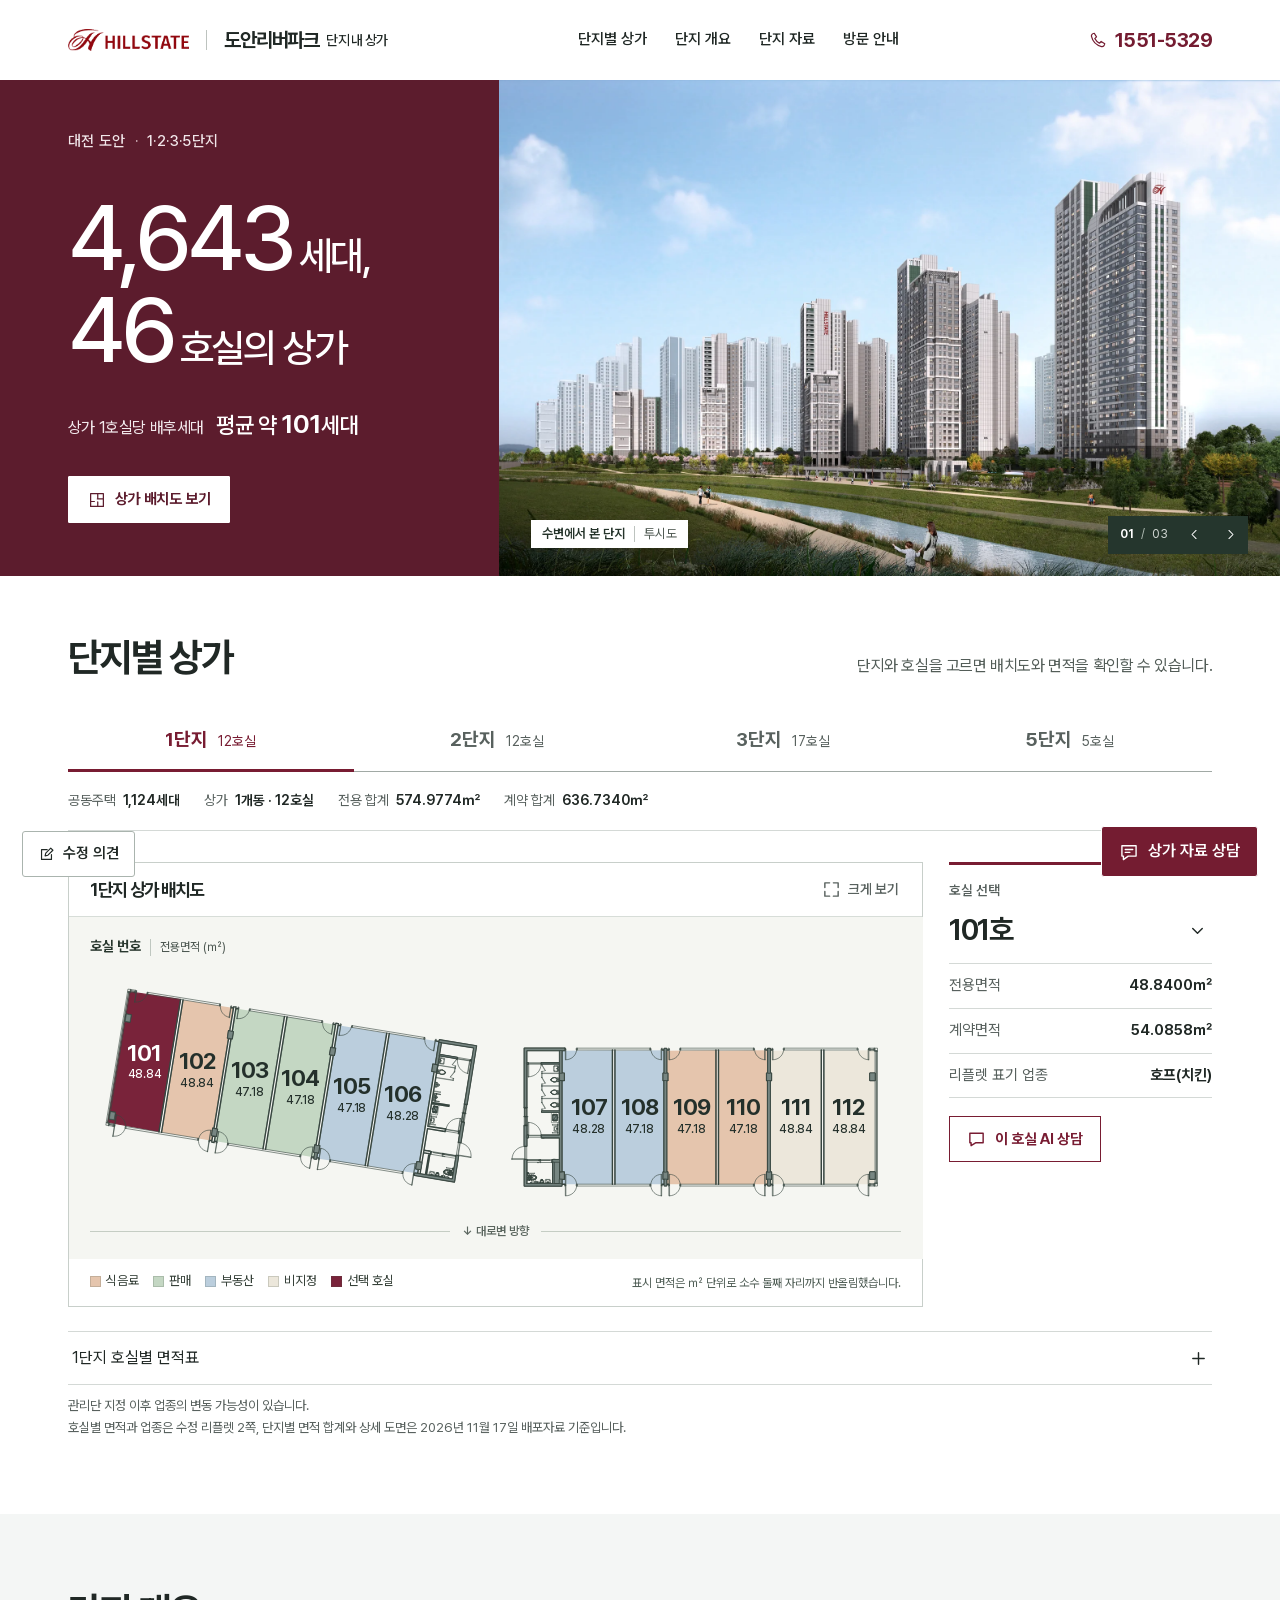
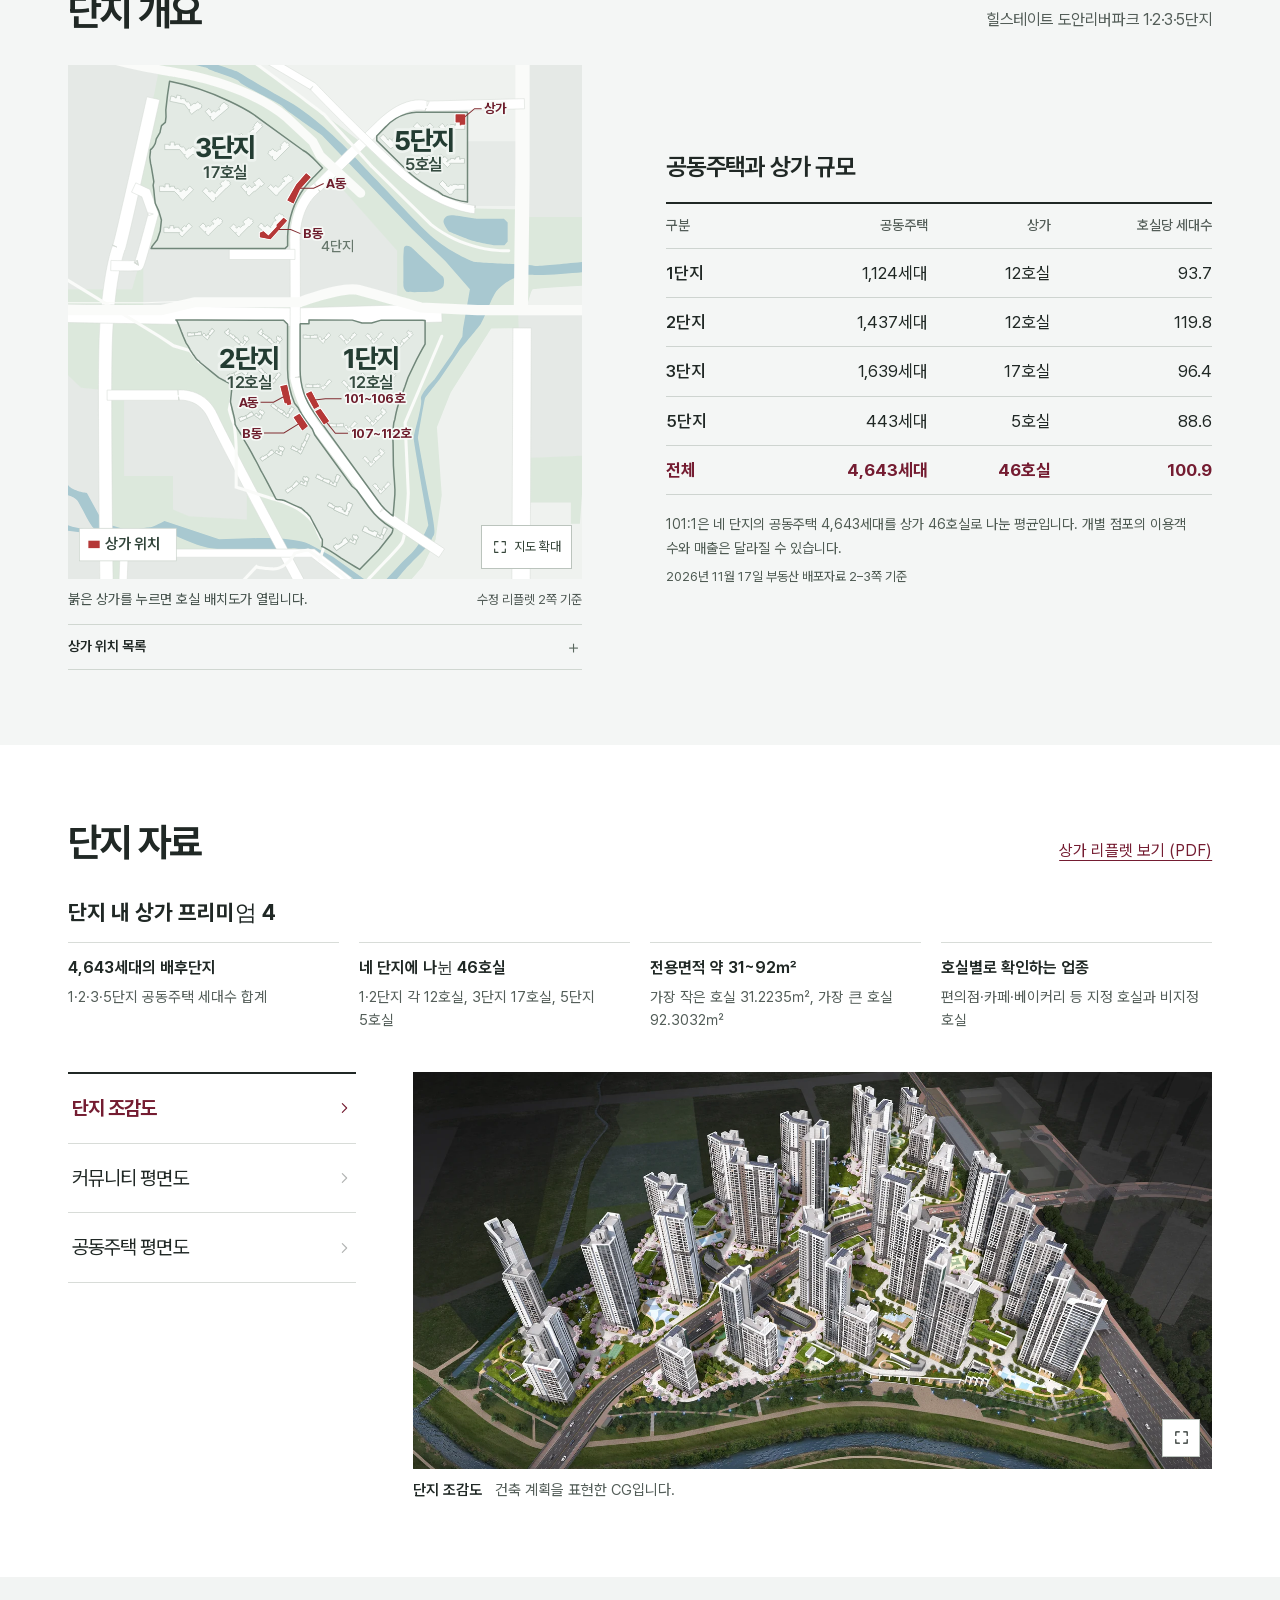
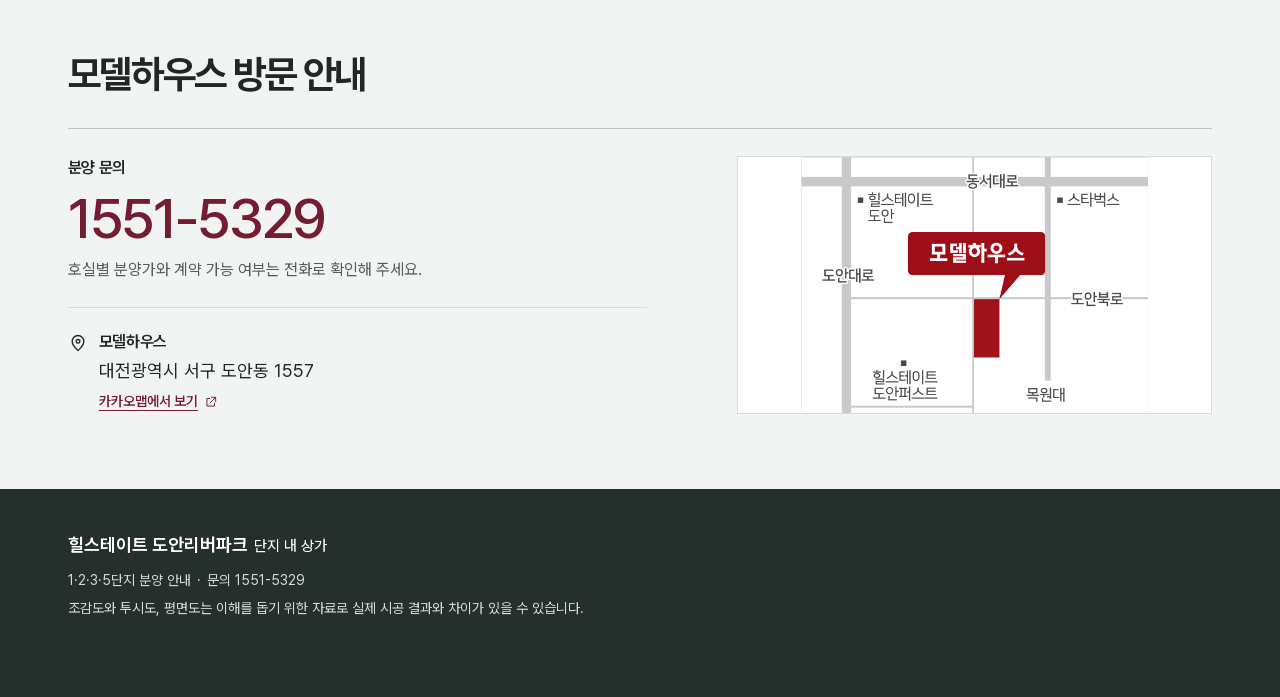
==== index.html @ a6a758a8 "회의 의견을 반영한 리플렛과 상가 프리미엄 안내" ====
<!doctype html>
<html lang="ko" data-review="static" data-feedback="kakao">
<head>
  <meta charset="utf-8">
  <meta name="viewport" content="width=device-width,initial-scale=1">
  <meta name="robots" content="noindex,nofollow">
  <meta name="theme-color" content="#651c30">
  <meta name="description" content="힐스테이트 도안리버파크 1·2·3·5단지 단지 내 상가 안내. 46호실의 배치도, 전용면적, 업종과 모델하우스 방문 정보를 확인하세요.">
  <link rel="icon" type="image/png" href="assets/site/mark.png">
  <link rel="preload" href="assets/site/doan-sans.woff2" as="font" type="font/woff2" crossorigin>
  <title>힐스테이트 도안리버파크 | 단지 내 상가</title>
  <link rel="stylesheet" href="site.css">
  <link rel="stylesheet" href="unit-guide.css">
  <link rel="stylesheet" href="district-guide.css">
  <link rel="stylesheet" href="feedback.css">
  <meta name="review-pages-base" content="https://kkwon91.github.io/doan-riverpark-review/">
  <meta property="og:title" content="힐스테이트 도안리버파크 | 단지 내 상가 홈페이지 시안">
  <meta property="og:description" content="전체 위치도에서 상가를 눌러 46개 호실의 배치와 면적을 확인하고 수정 의견을 보내 주세요.">
  <meta property="og:type" content="website">
  <meta property="og:url" content="https://kkwon91.github.io/doan-riverpark-review/">
  <meta property="og:image" content="https://kkwon91.github.io/doan-riverpark-review/share.jpg">
  <script defer src="unit-guide.js"></script>
  <script defer src="district-guide.js"></script>
  <script defer src="site.js"></script>
  <script defer src="hosted-chat.js"></script>
  <script defer src="chat.js"></script>
  <script defer src="feedback.js"></script>
</head>
<body>
  <a class="skip" href="#main">본문으로 이동</a>
  <svg class="symbols" aria-hidden="true" xmlns="http://www.w3.org/2000/svg">
    <symbol id="i-phone" viewBox="0 0 24 24"><path d="m7 3 3 4.8-2.3 2.3c1.4 2.7 3.5 4.8 6.2 6.2l2.3-2.3 4.8 3c-.5 2.6-2 4.2-4.2 3.7C10 19.1 4.9 14 3.3 7.2 2.8 5 4.4 3.5 7 3Z"/></symbol>
    <symbol id="i-chat" viewBox="0 0 24 24"><path d="M3.5 4.5h17v12.4h-9.4l-5.8 4.2v-4.2H3.5Z"/><path d="M7.5 9h9M7.5 12.5h5.5"/></symbol>
    <symbol id="i-plan" viewBox="0 0 24 24"><path d="M3.5 3.5h17v17h-17zM13 3.5v7m0 4v6M3.5 14h5m4-3.5h7.5"/></symbol>
    <symbol id="i-pin" viewBox="0 0 24 24"><path d="M19 10c0 5.3-7 11-7 11s-7-5.7-7-11a7 7 0 1 1 14 0Z"/><circle cx="12" cy="10" r="2.2"/></symbol>
    <symbol id="i-prev" viewBox="0 0 24 24"><path d="m14.5 5.5-6.5 6.5 6.5 6.5"/></symbol>
    <symbol id="i-next" viewBox="0 0 24 24"><path d="m9.5 5.5 6.5 6.5-6.5 6.5"/></symbol>
    <symbol id="i-menu" viewBox="0 0 24 24"><path d="M3.5 6.5h17m-17 5.5h17m-17 5.5h17"/></symbol>
    <symbol id="i-close" viewBox="0 0 24 24"><path d="m5 5 14 14M19 5 5 19"/></symbol>
    <symbol id="i-open" viewBox="0 0 24 24"><path d="M13 4h7v7m0-7-9.5 9.5M10 6H5v13h13v-5"/></symbol>
    <symbol id="i-expand" viewBox="0 0 24 24"><path d="M9 4H4v5m11-5h5v5M4 15v5h5m11-5v5h-5"/></symbol>
    <symbol id="i-send" viewBox="0 0 24 24"><path d="M12 20V4m-7 7 7-7 7 7"/></symbol>
    <symbol id="i-new" viewBox="0 0 24 24"><path d="M13 5H5v14h14v-7m-9 2 1-4 7-7 3 3-7 7Z"/></symbol>
    <symbol id="i-down" viewBox="0 0 24 24"><path d="m5.5 9 6.5 6.5L18.5 9"/></symbol>
  </svg>

  <header class="masthead">
    <div class="masthead-inner">
      <a class="identity" href="#main" aria-label="힐스테이트 도안리버파크 첫 화면">
        <img width="123" height="21" src="assets/site/hillstate.png" alt="HILLSTATE">
        <span class="identity-name">도안리버파크 <small>단지 내 상가</small></span>
      </a>
      <nav class="main-nav" id="main-nav" aria-label="주 메뉴">
        <a href="#units">단지별 상가</a>
        <a href="#overview">단지 개요</a>
        <a href="#resources">단지 자료</a>
        <a href="#visit">방문 안내</a>
      </nav>
      <div class="header-actions">
        <a class="header-phone" href="tel:15515329" aria-label="분양 문의 1551-5329">
          <svg class="ico"><use href="#i-phone"/></svg><span>1551-5329</span>
        </a>
        <button type="button" class="menu-toggle icon-btn" aria-expanded="false" aria-controls="main-nav" aria-label="메뉴 열기"><svg class="ico"><use href="#i-menu"/></svg></button>
      </div>
    </div>
  </header>

  <main id="main">
    <section class="hero" aria-label="힐스테이트 도안리버파크 단지 내 상가 분양 안내">
      <div class="hero-copy">
        <p class="hero-scope">대전 도안 <span>·</span> 1·2·3·5단지</p>
        <h1><span class="sr-only">힐스테이트 도안리버파크 </span><span class="hero-line"><b>4,643</b><span>세대,</span></span><span class="hero-line"><b>46</b><span>호실의 상가</span></span></h1>
        <p class="hero-detail"><span>상가 1호실당 배후세대</span><strong>평균 약 <b>101</b>세대</strong></p>
        <a class="hero-action" href="#units"><svg class="ico"><use href="#i-plan"/></svg>상가 배치도 보기</a>
      </div>
      <figure class="hero-picture" aria-label="단지 외관 투시도">
        <picture id="hero-pic">
          <source media="(max-width:700px)" srcset="assets/site/river-small.webp">
          <img id="hero-image" src="assets/site/river.webp" width="2080" height="1222" fetchpriority="high" alt="수변 산책로 너머로 이어지는 힐스테이트 도안리버파크 주거동 투시도">
        </picture>
        <figcaption class="hero-caption"><span class="caption-title" id="hero-caption">수변에서 본 단지</span><span class="caption-type">투시도</span></figcaption>
        <div class="slide-controls" role="group" aria-label="단지 전경 사진 선택">
          <span class="slide-index" aria-live="polite"><span id="slide-current">01</span><i>/</i>03</span>
          <button type="button" class="icon-btn" id="hero-prev" aria-label="이전 전경"><svg class="ico"><use href="#i-prev"/></svg></button>
          <button type="button" class="icon-btn" id="hero-next" aria-label="다음 전경"><svg class="ico"><use href="#i-next"/></svg></button>
        </div>
      </figure>
    </section>

    <div class="inner">
      <section id="units" class="site-section units-section" aria-labelledby="units-title">
        <div class="section-head">
          <h2 id="units-title">단지별 상가</h2>
          <p>단지와 호실을 고르면 배치도와 면적을 확인할 수 있습니다.</p>
        </div>
        <div id="unit-guide"></div>
        <noscript><p>1단지 12호실, 2단지 12호실, 3단지 17호실, 5단지 5호실입니다. 호실별 안내는 1551-5329로 문의해 주세요.</p></noscript>
      </section>
    </div>

    <section id="overview" class="site-section overview-section" aria-labelledby="overview-title">
      <div class="inner">
        <div class="section-head"><h2 id="overview-title">단지 개요</h2><p>힐스테이트 도안리버파크 1·2·3·5단지</p></div>
        <div class="overview-layout">
          <figure class="site-map" id="district-locations" aria-labelledby="district-map-caption">
            <div class="dm-map">
              <img class="dm-terrain" src="assets/plans/district-map.svg" loading="lazy" width="880" height="880" alt="위쪽 왼편부터 3·5단지, 아래쪽 왼편부터 2·1단지입니다. 붉은 면은 단지 내 상가 위치입니다.">
              <button type="button" class="dm-expand" aria-haspopup="dialog" aria-label="전체 상가 위치도 확대" hidden><svg class="ico" aria-hidden="true"><use href="#i-expand"/></svg><span>지도 확대</span></button>
            </div>
            <figcaption id="district-map-caption">붉은 상가를 누르면 호실 배치도가 열립니다.<span class="caption-credit">수정 리플렛 2쪽 기준</span></figcaption>
            <details class="dm-location-list">
              <summary>상가 위치 목록<span aria-hidden="true">＋</span></summary>
              <nav class="dm-groups" aria-label="단지 및 동별 호실 배치도">
                <div><strong>1단지</strong><a href="?plan=1&amp;room=101#units" data-dm-place="one-first" aria-label="1단지 101~106호 배치도">101~106호</a><a href="?plan=1&amp;room=107#units" data-dm-place="one-last" aria-label="1단지 107~112호 배치도">107~112호</a></div>
                <div><strong>2단지</strong><a href="?plan=2a&amp;room=101#units" data-dm-place="two-a" aria-label="2단지 A동 101~107호 배치도">A동 101~107호</a><a href="?plan=2b&amp;room=108#units" data-dm-place="two-b" aria-label="2단지 B동 108~112호 배치도">B동 108~112호</a></div>
                <div><strong>3단지</strong><a href="?plan=3a&amp;room=101#units" data-dm-place="three-a" aria-label="3단지 A동 101~108호 배치도">A동 101~108호</a><a href="?plan=3b&amp;room=101#units" data-dm-place="three-b" aria-label="3단지 B동 101~109호 배치도">B동 101~109호</a></div>
                <div><strong>5단지</strong><a href="?plan=5&amp;room=101#units" data-dm-place="five" aria-label="5단지 101~105호 배치도">101~105호</a></div>
              </nav>
            </details>
          </figure>
          <div class="overview-numbers">
            <h3>공동주택과 상가 규모</h3>
            <table class="overview-table">
              <caption class="sr-only">단지별 공동주택 세대수, 상가 호실수, 상가 호실당 세대수</caption>
              <thead><tr><th scope="col">구분</th><th scope="col">공동주택</th><th scope="col">상가</th><th scope="col">호실당 세대수</th></tr></thead>
              <tbody>
                <tr><th scope="row">1단지</th><td>1,124세대</td><td>12호실</td><td>93.7</td></tr>
                <tr><th scope="row">2단지</th><td>1,437세대</td><td>12호실</td><td>119.8</td></tr>
                <tr><th scope="row">3단지</th><td>1,639세대</td><td>17호실</td><td>96.4</td></tr>
                <tr><th scope="row">5단지</th><td>443세대</td><td>5호실</td><td>88.6</td></tr>
              </tbody>
              <tfoot><tr><th scope="row">전체</th><td>4,643세대</td><td>46호실</td><td>100.9</td></tr></tfoot>
            </table>
            <p class="data-note">101:1은 네 단지의 공동주택 4,643세대를 상가 46호실로 나눈 평균입니다. 개별 점포의 이용객 수와 매출은 달라질 수 있습니다.</p>
            <p class="source-note">2026년 11월 17일 부동산 배포자료 2–3쪽 기준</p>
          </div>
        </div>
      </div>
    </section>

    <section id="resources" class="inner site-section" aria-labelledby="resources-title">
      <div class="section-head"><h2 id="resources-title">단지 자료</h2><a class="leaflet-link" href="https://kkwon91.github.io/doan-riverpark-review/assets/site/retail-leaflet.pdf" target="_blank" rel="noopener">상가 리플렛 보기 (PDF)</a></div>
      <section id="premium" class="premium-list" aria-labelledby="premium-title">
        <h3 id="premium-title">단지 내 상가 프리미엄 4</h3>
        <dl><div><dt>4,643세대의 배후단지</dt><dd>1·2·3·5단지 공동주택 세대수 합계</dd></div>
        <div><dt>네 단지에 나뉜 46호실</dt><dd>1·2단지 각 12호실, 3단지 17호실, 5단지 5호실</dd></div>
        <div><dt>전용면적 약 31~92㎡</dt><dd>가장 작은 호실 31.2235㎡, 가장 큰 호실 92.3032㎡</dd></div>
        <div><dt>호실별로 확인하는 업종</dt><dd>편의점·카페·베이커리 등 지정 호실과 비지정 호실</dd></div></dl>
      </section>
      <div class="reference-layout">
        <div class="reference-choices" role="group" aria-label="단지 자료 선택">
          <button type="button" class="ref-choice active" data-resource="aerial" aria-pressed="true"><span>단지 조감도</span><svg class="ico"><use href="#i-next"/></svg></button>
          <button type="button" class="ref-choice" data-resource="community" aria-pressed="false"><span>커뮤니티 평면도</span><svg class="ico"><use href="#i-next"/></svg></button>
          <button type="button" class="ref-choice" data-resource="home" aria-pressed="false"><span>공동주택 평면도</span><svg class="ico"><use href="#i-next"/></svg></button>
        </div>
        <figure class="reference-figure">
          <button type="button" class="open-image ref-image" id="reference-open" data-image="assets/site/aerial.webp" data-title="단지 조감도" aria-label="단지 조감도 확대">
            <img id="reference-image" src="assets/site/aerial.webp" loading="lazy" alt="상공에서 내려다본 도안리버파크 주거동과 단지 주변" width="1600" height="1120">
            <span class="enlarge-mark"><svg class="ico"><use href="#i-expand"/></svg></span>
          </button>
          <figcaption id="reference-caption" aria-live="polite">단지 조감도 <span>건축 계획을 표현한 CG입니다.</span></figcaption>
        </figure>
      </div>
    </section>

    <section id="visit" class="site-section visit-section" aria-labelledby="visit-title">
      <div class="inner">
        <div class="section-head"><h2 id="visit-title">모델하우스 방문 안내</h2></div>
        <div class="visit-layout">
          <div class="visit-info">
            <h3>분양 문의</h3>
            <a class="visit-phone" href="tel:15515329">1551-5329</a>
            <p>호실별 분양가와 계약 가능 여부는 전화로 확인해 주세요.</p>
            <div class="visit-address"><svg class="ico"><use href="#i-pin"/></svg><div><h3>모델하우스</h3><address>대전광역시 서구 도안동 1557</address>
              <a class="text-link" href="https://map.kakao.com/?q=%EB%8C%80%EC%A0%84%EA%B4%91%EC%97%AD%EC%8B%9C%20%EC%84%9C%EA%B5%AC%20%EB%8F%84%EC%95%88%EB%8F%99%201557" target="_blank" rel="noopener noreferrer">카카오맵에서 보기<svg class="ico"><use href="#i-open"/></svg></a></div></div>
          </div>
          <figure class="visit-map"><img loading="lazy" src="assets/site/modelhouse-map.webp" width="602" height="445" alt="도안대로와 도안북로 인근의 모델하우스 위치 약도"></figure>
        </div>
      </div>
    </section>
  </main>

  <footer class="site-footer"><div class="inner">
    <p class="footer-name">힐스테이트 도안리버파크 <span>단지 내 상가</span></p>
    <p>1·2·3·5단지 분양 안내 <span>·</span> 문의 <a href="tel:15515329">1551-5329</a></p>
    <p>조감도와 투시도, 평면도는 이해를 돕기 위한 자료로 실제 시공 결과와 차이가 있을 수 있습니다.</p>
  </div></footer>

  <button type="button" class="chat-launch" id="chat-launch" aria-haspopup="dialog" aria-controls="chat-dialog"><svg class="ico"><use href="#i-chat"/></svg>상가 자료 상담</button>
  <dialog id="chat-dialog" class="chat-dialog" aria-labelledby="chat-title">
    <header class="chat-head"><div><p>힐스테이트 도안리버파크</p><h2 id="chat-title">상가 자료 상담</h2></div>
      <div class="chat-head-actions">
        <button type="button" class="icon-btn chat-reset" id="chat-reset" aria-label="새 대화 시작" title="새 대화 시작" hidden><svg class="ico"><use href="#i-new"/></svg></button>
        <button type="button" class="icon-btn" id="chat-close" aria-label="상담창 닫기"><svg class="ico"><use href="#i-close"/></svg></button>
      </div>
    </header>
    <div class="chat-scroll" id="chat-scroll">
      <div class="chat-intro" id="chat-intro">
        <h3>어느 호실이 궁금하세요?</h3>
        <p>단지별 배치와 면적, 업종을 분양 자료에서 찾아 답해 드립니다.</p>
        <div class="suggestions">
          <button type="button">호실당 약 101세대는 어떻게 계산했나요?</button>
          <button type="button">5단지 104호 전용면적은 얼마인가요?</button>
          <button type="button">편의점으로 지정된 호실을 알려주세요.</button>
        </div>
      </div>
      <div id="chat-transcript" role="log" aria-label="상담 대화" aria-live="polite" aria-relevant="additions text"></div>
    </div>
    <div class="chat-bottom">
      <form id="chat-form">
        <label class="sr-only" for="chat-question">상가에 관한 질문</label>
        <textarea id="chat-question" rows="1" maxlength="1000" placeholder="상가에 관해 물어보세요"></textarea>
        <button type="submit" class="send-question" aria-label="질문 보내기" disabled><svg class="ico"><use href="#i-send"/></svg></button>
      </form>
      <p><span id="chat-privacy-note">분양 자료와 호실표에서 답변 근거를 찾습니다.</span> <a href="tel:15515329">전화 문의</a></p>
    </div>
  </dialog>
  <dialog class="image-dialog" id="image-dialog" aria-labelledby="image-dialog-title">
    <div class="image-dialog-top"><h2 id="image-dialog-title">자료 확대</h2><button class="icon-btn" type="button" id="image-close" aria-label="확대 화면 닫기"><svg class="ico"><use href="#i-close"/></svg></button></div>
    <div class="image-dialog-content"><img id="image-large" alt=""></div>
  </dialog>
</body>
</html>
---- site.css ----
@font-face {
  font-family: "Doan Site Sans";
  src: url("assets/site/doan-sans.woff2") format("woff2");
  font-weight: 100 900;
  font-style: normal;
  font-display: swap;
}
:root {
  --ink: #202825;
  --muted: #535d58;
  --line: #d8dcd8;
  --wine: #741c31;
  --deep-wine: #5c1c2d;
  --paper: #fff;
  --mist: #f4f6f5;
  --gutter: clamp(24px, 5.3vw, 88px);
  --container: 1512px;
  font-family: "Doan Site Sans", Pretendard, "Apple SD Gothic Neo", "Malgun Gothic", sans-serif;
  color: var(--ink);
  background: var(--paper);
  line-height: 1.55;
  font-synthesis: none;
  -webkit-text-size-adjust: 100%;
  text-size-adjust: 100%;
  word-break: keep-all;
  overflow-wrap: break-word;
}
*, *::before, *::after { box-sizing: border-box; }
body { margin: 0; }
body:has(dialog[open]) { overflow: hidden; }
button, textarea, select, input { font: inherit; }
button { cursor: pointer; }
button, a { -webkit-tap-highlight-color: transparent; }
a { color: inherit; text-decoration: none; }
button { color: inherit; }
button:disabled { cursor: default; }
button:focus-visible, a:focus-visible, input:focus-visible, select:focus-visible, textarea:focus-visible, summary:focus-visible {
  outline: 3px solid #2267a2; outline-offset: 4px;
}
img { max-width: 100%; display: block; }
figure, h1, h2, h3, h4, p { margin: 0; }
button[hidden], [hidden] { display: none !important; }
.symbols { position: absolute; width: 0; height: 0; overflow: hidden; }
.ico { display: block; width: 20px; height: 20px; flex: 0 0 auto; fill: none; stroke: currentColor; stroke-width: 1.65; stroke-linecap: round; stroke-linejoin: round; }
.sr-only, .skip:not(:focus) { position: absolute; width: 1px; height: 1px; padding: 0; margin: -1px; overflow: hidden; clip-path: inset(50%); white-space: nowrap; border: 0; }
.skip:focus { position: fixed; top: 8px; left: 8px; background: white; color: var(--ink); padding: 12px 20px; z-index: 20; }
.inner, .masthead-inner { width: min(100%, var(--container)); margin-inline: auto; padding-inline: var(--gutter); }
.masthead { position: relative; z-index: 5; background: #fff; }
.masthead-inner { height: 80px; display: flex; align-items: center; justify-content: space-between; gap: 26px; }
.identity, .identity-name, .main-nav, .header-actions, .header-phone { display: flex; align-items: center; }
.identity { gap: 17px; flex: 0 0 auto; }
.identity img { width: 121px; height: auto; }
.identity-name { border-left: 1px solid #bdc3bf; padding-left: 17px; gap: 7px; font-size: 20px; font-weight: 680; letter-spacing: -.055em; line-height: 1; }
.identity-name small { font-size: 14px; font-weight: 480; letter-spacing: -.045em; }
.main-nav { gap: clamp(17px, 2.2vw, 38px); }
.main-nav a { font-size: 15px; font-weight: 550; padding-block: 12px; white-space: nowrap; }
.main-nav a:hover, .header-phone:hover, .text-link:hover { color: var(--wine); text-decoration: underline; text-underline-offset: 5px; }
.header-actions { gap: 8px; }
.header-phone { gap: 8px; color: var(--wine); font-size: 20px; font-weight: 680; letter-spacing: -.025em; white-space: nowrap; }
.header-phone .ico { width: 18px; height: 18px; }
.icon-btn { display: inline-grid; place-items: center; border: 0; background: transparent; border-radius: 0; padding: 0; width: 44px; height: 44px; }
.menu-toggle { display: none; }

.hero { display: grid; grid-template-columns: 39% minmax(0,1fr); width: min(100%, 1920px); margin-inline: auto; }
.hero-copy { background: var(--deep-wine); color: #fff; padding: clamp(43px,4.1vw,75px) clamp(28px,2.8vw,60px) clamp(45px,4.1vw,78px) max(var(--gutter), calc((100vw - var(--container)) / 2 + var(--gutter))); display: flex; flex-direction: column; align-items: flex-start; justify-content: center; }
.hero-scope { display: flex; align-items: center; gap: 9px; font-size: 15px; font-weight: 490; color: #f1e6e9; letter-spacing: .025em; line-height: 1.3; margin-bottom: clamp(30px,3.2vw,54px); }
.hero-scope span { color: #d3b6bd; }
.hero h1 { line-height: 1; font-weight: 450; letter-spacing: -.055em; }
.hero-line { display: flex; align-items: baseline; white-space: nowrap; }
.hero-line + .hero-line { margin-top: 4px; }
.hero-line b { font-size: clamp(78px,7.18vw,121px); line-height: .96; font-weight: 460; letter-spacing: -.055em; font-variant-numeric: lining-nums; }
.hero-line > span { font-size: clamp(34px,3.1vw,55px); font-weight: 490; margin-left: 7px; letter-spacing: -.06em; }
.hero-detail { display: flex; align-items: baseline; flex-wrap: wrap; gap: 3px 12px; font-size: clamp(15px,1.25vw,20px); line-height: 1.4; font-weight: 420; letter-spacing: -.025em; color: #f2e9ec; margin-top: clamp(21px,2.45vw,42px); }
.hero-detail strong { color: white; font-size: clamp(21px,1.75vw,30px); font-weight: 550; white-space: nowrap; }
.hero-detail b { font-size: 1.18em; font-weight: 640; letter-spacing: -.035em; }
.hero-action { display: inline-flex; align-items: center; gap: 9px; min-height: 47px; padding: 10px 19px; margin-top: clamp(22px,2.7vw,48px); color: var(--deep-wine); background: #fff; border: 1px solid #fff; border-radius: 1px; font-size: 15px; font-weight: 650; letter-spacing: -.025em; }
.hero-action:hover { background: #f0e7ea; border-color: #f0e7ea; }
.hero-action .ico { width: 18px; height: 18px; }
.hero-picture { position: relative; min-width: 0; overflow: hidden; background: #9fb6c5; }
.hero-picture picture { display: block; position: absolute; inset: 0; }
.hero-picture img { width: 100%; height: 100%; object-fit: cover; object-position: 59% 54%; }
.hero-caption { position: absolute; left: clamp(20px,2.5vw,46px); bottom: 28px; display: inline-flex; align-items: center; background: #fff; padding: 6px 11px; line-height: 1.2; font-size: 13px; color: #24332a; }
.caption-title { font-weight: 600; }
.caption-type { margin-left: 9px; padding-left: 9px; border-left: 1px solid #bdc3bf; color: #525c55; }
.slide-controls { display: flex; align-items: center; height: 38px; position: absolute; right: clamp(20px,2.5vw,46px); bottom: 22px; color: white; background: #25362d; }
.slide-index { display: flex; align-items: baseline; gap: 7px; padding-left: 12px; padding-right: 8px; font-size: 12px; font-variant-numeric: tabular-nums; color: #d1d7d3; }
.slide-index span { font-weight: 650; color: white; }
.slide-index i { font-style: normal; color: #b1bdb5; }
.slide-controls .icon-btn { width: 36px; height: 38px; }
.slide-controls .ico { width: 15px; height: 15px; }
.slide-controls .icon-btn:hover { background: #415449; }

.site-section { padding-block: clamp(54px,5.85vw,96px); scroll-margin-top: 16px; }
.units-section { padding-top: clamp(51px,4.65vw,81px); }
.section-head { display: flex; align-items: baseline; justify-content: space-between; gap: 18px 34px; margin-bottom: clamp(23px,2.4vw,39px); }
.section-head h2 { font-size: clamp(30px,3.05vw,48px); letter-spacing: -.06em; line-height: 1.16; font-weight: 680; }
.section-head > p { color: var(--muted); font-size: 16px; letter-spacing: -.025em; }
.overview-section { background: var(--mist); }
.overview-layout { display: grid; grid-template-columns: .97fr 1.03fr; gap: clamp(28px,6.5vw,104px); align-items: center; }
.site-map { min-width: 0; }
.map-image, .ref-image { display: grid; position: relative; place-items: center; border: 0; padding: 0; width: 100%; cursor: zoom-in; background: white; }
.map-image { border: 1px solid var(--line); }
.map-image img { width: 100%; height: clamp(320px,31vw,490px); object-fit: contain; }
.enlarge-mark { position: absolute; right: 12px; bottom: 12px; width: 38px; height: 38px; display: grid; place-items: center; border: 1px solid #bec6c0; color: var(--ink); background: #fff; }
.enlarge-mark .ico { width: 17px; height: 17px; }
.site-map figcaption { display: flex; align-items: center; gap: 8px; padding-top: 10px; font-size: 14px; color: #44514b; }
.map-key { width: 20px; height: 3px; background: #d3543c; }
.caption-credit { margin-left: auto; font-size: 13px; color: var(--muted); }
.overview-numbers h3 { font-size: 24px; letter-spacing: -.045em; font-weight: 650; margin-bottom: 17px; }
.overview-table { width: 100%; border-collapse: collapse; text-align: right; font-size: 17px; font-variant-numeric: tabular-nums; border-top: 2px solid var(--ink); }
.overview-table th, .overview-table td { padding: 11px 5px; border-bottom: 1px solid #ced4d0; white-space: nowrap; }
.overview-table th:first-child { text-align: left; padding-left: 0; }
.overview-table th:last-child, .overview-table td:last-child { padding-right: 0; }
.overview-table thead { font-size: 14px; color: var(--muted); }
.overview-table thead th { font-weight: 500; }
.overview-table tbody th { font-weight: 550; }
.overview-table tfoot { color: var(--wine); font-weight: 700; }
.data-note, .source-note { font-size: 14px; color: #4e5a52; line-height: 1.65; }
.data-note { margin-top: 18px; }
.source-note { margin-top: 6px; font-size: 13px; }

.reference-layout { display: grid; grid-template-columns: minmax(220px,.53fr) 1.47fr; gap: clamp(24px,4.5vw,78px); }
.leaflet-link { color:var(--wine); text-decoration:underline; text-underline-offset:4px; }
.premium-list { margin:0 0 2.5rem; scroll-margin-top:90px; }
.premium-list h3 { font-size:1.35rem; margin:0 0 .8rem; }
.premium-list dl { display:grid; grid-template-columns:repeat(auto-fit,minmax(min(100%,225px),1fr)); margin:0; gap:1.25rem; }
.premium-list dl div { border-top:1px solid var(--line); padding-top:.8rem; }
.premium-list dt { font-weight:650; }
.premium-list dd { margin:.35rem 0 0; color:var(--muted); font-size:.92rem; }
.reference-choices { border-top: 2px solid var(--ink); align-self: start; }
.ref-choice { display: flex; justify-content: space-between; align-items: center; width: 100%; padding: 19px 4px; text-align: left; border: 0; border-bottom: 1px solid var(--line); background: white; font-size: clamp(18px,1.55vw,23px); letter-spacing: -.045em; }
.ref-choice .ico { width: 16px; height: 16px; opacity: .35; }
.ref-choice:hover, .ref-choice.active { color: var(--wine); }
.ref-choice.active { font-weight: 680; }
.ref-choice.active .ico { opacity: 1; }
.ref-image { background: #e9eeeb; }
.ref-image img { width: 100%; height: clamp(270px,31vw,480px); object-fit: cover; object-position: center 45%; }
.ref-image.is-plan { border: 1px solid var(--line); background: white; }
.ref-image.is-plan img { object-fit: contain; }
.reference-figure figcaption { margin-top: 10px; font-weight: 600; font-size: 15px; color: var(--ink); }
.reference-figure figcaption span { font-weight: 400; color: var(--muted); margin-left: 9px; }
.visit-section { background: #f2f4f3; }
.visit-layout { display: grid; grid-template-columns: minmax(0,1fr) minmax(0,.82fr); gap: clamp(36px,7vw,128px); border-top: 1px solid #bcc4bf; padding-top: 27px; align-items: center; }
.visit-info h3 { font-size: 16px; font-weight: 600; letter-spacing: -.025em; }
.visit-phone { display: inline-block; font-size: clamp(39px,4.4vw,70px); line-height: 1.18; letter-spacing: -.048em; font-weight: 500; color: var(--wine); margin: 4px 0 7px; }
.visit-info > p { color: var(--muted); font-size: 16px; }
.visit-address { display: flex; align-items: flex-start; gap: 11px; padding-top: 22px; margin-top: 24px; border-top: 1px solid var(--line); }
.visit-address > .ico { margin-top: 3px; }
.visit-address address { margin-top: 2px; font-size: 18px; font-style: normal; }
.text-link { display: inline-flex; align-items: center; gap: 6px; font-size: 14px; font-weight: 550; color: var(--wine); text-decoration: underline; text-underline-offset: 4px; margin-top: 7px; }
.text-link .ico { width: 14px; height: 14px; }
.visit-map { background: white; border: 1px solid var(--line); }
.visit-map img { width: 100%; height: clamp(220px,20vw,320px); object-fit: contain; }
.site-footer { padding-block: 36px 78px; background: #252f2b; color: #d6dcd8; }
.site-footer p { font-size: 14px; margin-top: 6px; }
.site-footer .footer-name { font-size: 18px; font-weight: 650; color: white; margin-bottom: 11px; }
.footer-name span { font-weight: 450; font-size: 15px; }
.site-footer p > span { margin-inline: 2px; }
.site-footer a:hover { text-decoration: underline; }

.chat-launch { position: fixed; bottom: 23px; right: max(22px, calc((100vw - 1600px) / 2)); z-index: 6; padding: 12px 17px; min-height: 46px; display: inline-flex; align-items: center; gap: 9px; color: #fff; background: var(--wine); border: 1px solid #fff; border-radius: 3px; font-size: 16px; font-weight: 590; }
.chat-launch:hover { background: #571528; }
.chat-launch .ico { width: 20px; height: 20px; }
.chat-dialog, .image-dialog { padding: 0; color: var(--ink); border: 1px solid #c7cdc9; background: #fff; }
dialog::backdrop { background: rgba(20,30,25,.38); }
.chat-dialog { inset: auto max(22px, calc((100vw - 1600px) / 2)) 23px auto; margin: 0; width: min(424px, calc(100vw - 28px)); max-width: calc(100vw - 28px); height: min(604px, calc(100dvh - 46px)); max-height: calc(100dvh - 46px); border-radius: 4px; }
.chat-dialog[open] { display: flex; flex-direction: column; }
.chat-head { display: flex; align-items: center; justify-content: space-between; padding: 17px 15px 17px 21px; background: var(--deep-wine); color: white; }
.chat-head p { font-size: 13px; color: #f1e2e6; }
.chat-head h2 { font-size: 24px; line-height: 1.3; font-weight: 620; letter-spacing: -.045em; }
.chat-head-actions { display: flex; }
.chat-head .icon-btn { color: #fff; width: 38px; height: 40px; }
.chat-head .icon-btn:hover { background: #743044; }
.chat-scroll { overflow-y: auto; overscroll-behavior: contain; scrollbar-width: thin; flex: 1; min-height: 0; padding: 23px 20px; }
.chat-intro h3 { font-size: 22px; letter-spacing: -.045em; }
.chat-intro p { font-size: 15px; line-height: 1.6; color: var(--muted); margin-top: 5px; }
.suggestions { margin-top: 20px; border-top: 1px solid var(--line); }
.suggestions button { display: block; width: 100%; text-align: left; border: 0; border-bottom: 1px solid var(--line); background: white; padding: 13px 2px; font-size: 15px; color: var(--wine); }
.suggestions button:hover { text-decoration: underline; text-underline-offset: 4px; }
.chat-bottom { border-top: 1px solid var(--line); padding: 12px 14px; }
.chat-bottom form { display: flex; align-items: flex-end; border: 1px solid #939d96; border-radius: 2px; padding: 4px; }
.chat-bottom form:focus-within { border-color: var(--wine); }
.chat-bottom textarea { flex: 1; min-width: 0; height: 40px; max-height: 88px; border: 0; background: transparent; padding: 8px; resize: none; font-size: 16px; line-height: 1.5; outline: none; }
.chat-bottom textarea:focus-visible { outline: none; }
.send-question { width: 38px; height: 38px; display: grid; place-items: center; border: 0; border-radius: 1px; background: var(--wine); color: white; }
.send-question:disabled { background: #e7ebe8; color: #79827b; }
.chat-bottom > p { margin-top: 7px; color: var(--muted); font-size: 12px; }
.chat-bottom > p a { text-decoration: underline; text-underline-offset: 2px; margin-left: 4px; }
.chat-turn { margin: 0 0 18px; }
.chat-turn.user { margin-left: auto; width: fit-content; max-width: 88%; padding: 9px 13px; background: #f1e9ec; color: #542233; border-radius: 2px; }
.chat-turn p, .chat-turn .answer-text { white-space: pre-wrap; overflow-wrap: anywhere; font-size: 16px; line-height: 1.6; }
.chat-by { display: block; margin-bottom: 5px; color: var(--wine); font-size: 13px; font-weight: 650; }
.chat-sources { border-top: 1px solid var(--line); margin-top: 9px; padding-top: 6px; font-size: 13px; }
.chat-sources summary { width: fit-content; color: var(--wine); cursor: pointer; font-weight: 550; }
.chat-detail-button { margin-top: 8px; padding: 4px 0; color: var(--wine); background: transparent; border: 0; text-decoration: underline; text-underline-offset: 3px; cursor: pointer; font-size: 13px; }
.evidence { margin-top: 8px; }
.evidence b { font-size: 13px; font-weight: 600; }
.evidence p { margin-top: 2px; color: var(--muted); font-size: 14px; }
.chat-turn.pending, .chat-status { color: var(--muted); font-size: 15px; }
.chat-error { padding-top: 6px; }
.chat-error button { margin-top: 8px; background: transparent; border: 1px solid #aeb7b0; padding: 5px 10px; border-radius: 1px; font-size: 14px; }
.image-dialog { width: min(1100px, calc(100vw - 40px)); max-width: 95vw; max-height: 93dvh; border-radius: 2px; }
.image-dialog-top { display: flex; justify-content: space-between; align-items: center; gap: 14px; padding: 8px 14px 8px 22px; border-bottom: 1px solid var(--line); }
.image-dialog-top h2 { font-size: 21px; letter-spacing: -.04em; }
.image-dialog-content { max-height: calc(88dvh - 62px); overflow: auto; background: white; display: grid; place-items: center; }
.image-dialog-content img { width: auto; max-width: 100%; max-height: calc(88dvh - 64px); object-fit: contain; }

@media (min-width: 1700px) {
  .hero { grid-template-columns: minmax(615px,40%) 1fr; }
  .hero-copy { padding-left: max(88px, calc((min(100vw, 1920px) - var(--container)) / 2 + 88px)); }
}
@media (max-width: 1090px) {
  .masthead-inner { gap: 18px; height: 72px; }
  .identity, .identity-name { gap: 10px; }
  .identity-name { padding-left: 12px; font-size: 18px; }
  .identity-name small { display: none; }
  .identity img { width: 106px; }
  .main-nav { gap: 20px; }
  .main-nav a { font-size: 14px; }
  .header-phone { font-size: 18px; }
  .hero { grid-template-columns: 40% 60%; }
  .hero-line b { font-size: clamp(69px,7.5vw,85px); }
  .hero-line > span { font-size: clamp(29px,3.3vw,36px); }
}
@media (max-width: 800px) {
  :root { --gutter: 24px; }
  .masthead-inner { height: 64px; gap: 10px; }
  .header-actions { gap: 7px; }
  .header-phone { width: 40px; height: 42px; justify-content: center; }
  .header-phone .ico { width: 19px; height: 19px; }
  .header-phone span { display: none; }
  .menu-toggle { display: inline-grid; width: 38px; }
  .main-nav { display: none; position: absolute; inset: 100% 0 auto; padding: 5px var(--gutter) 13px; background: white; border-top: 1px solid var(--line); border-bottom: 1px solid var(--line); }
  .main-nav.is-open { display: grid; gap: 0; }
  .main-nav a { padding-block: 11px; font-size: 16px; }
  .hero-scope { font-size: 14px; margin-bottom: 25px; }
  .hero-line > span { font-size: 29px; margin-left: 4px; }
  .hero-detail { font-size: 16px; }
  .hero-copy { padding-block: 34px; }
  .section-head { align-items: flex-start; flex-direction: column; gap: 8px; }
  .section-head > p { font-size: 15px; }
  .overview-layout { gap: 25px; }
  .overview-table { font-size: 15px; }
  .overview-table thead { font-size: 13px; }
  .overview-table th, .overview-table td { padding-inline: 3px; }
  .reference-layout { grid-template-columns: minmax(170px,.6fr) 1.4fr; }
  .visit-layout { gap: 28px; }
}
@media (max-width: 650px) {
  :root { --gutter: 20px; }
  .masthead-inner { height: 60px; }
  .identity img { width: 91px; }
  .identity-name { font-size: 16px; padding-left: 10px; }
  .hero { display: flex; flex-direction: column; }
  .hero-copy { position: relative; padding: 28px var(--gutter) 30px; }
  .hero-scope { font-size: 13px; margin-bottom: 15px; gap: 6px; }
  .hero h1 { display: flex; align-items: baseline; gap: 11px; }
  .hero-line + .hero-line { margin: 0; }
  .hero-line b { font-size: clamp(44px,11.6vw,67px); }
  .hero-line > span { font-size: clamp(19px,4.65vw,28px); margin-left: 3px; }
  .hero-detail { margin-top: 15px; font-size: 15px; gap: 4px 8px; }
  .hero-detail strong { font-size: 19px; }
  .hero-action { min-height: 41px; font-size: 14px; margin-top: 19px; padding: 8px 13px; }
  .hero-action .ico { width: 16px; height: 16px; }
  .hero-picture { height: clamp(208px,56vw,335px); }
  .hero-picture img { object-position: center 55%; }
  .hero-caption { left: var(--gutter); bottom: 15px; padding: 5px 8px; font-size: 12px; }
  .caption-type { margin-left: 6px; padding-left: 6px; }
  .slide-controls { right: var(--gutter); bottom: 10px; height: 34px; }
  .slide-controls .icon-btn { width: 34px; height: 34px; }
  .slide-index { padding-left: 9px; padding-right: 4px; gap: 5px; }
  .site-section { padding-block: 43px; }
  .units-section { padding-top: 34px; }
  .section-head { margin-bottom: 19px; }
  .section-head h2 { font-size: 30px; }
  .overview-layout { grid-template-columns: 1fr; gap: 27px; }
  .map-image img { height: min(88vw,400px); }
  .overview-numbers h3 { font-size: 21px; margin-bottom: 12px; }
  .overview-table { font-size: 15px; }
  .overview-table th, .overview-table td { padding-block: 9px; }
  .reference-layout { grid-template-columns: minmax(0,1fr); gap: 15px; }
  .reference-choices { display: grid; grid-template-columns: repeat(3,1fr); }
  .ref-choice { min-width: 0; justify-content: center; font-size: 14px; padding: 12px 1px; }
  .ref-choice .ico { display: none; }
  .ref-choice.active { border-bottom: 2px solid var(--wine); }
  .ref-image img { height: min(62vw,350px); }
  .reference-figure figcaption span { display: block; margin-left: 0; font-size: 13px; }
  .visit-layout { grid-template-columns: 1fr; gap: 20px; padding-top: 19px; }
  .visit-phone { font-size: 44px; }
  .visit-map img { height: 225px; }
  .site-footer { padding-block: 25px 83px; }
  .site-footer .footer-name { font-size: 16px; }
  .site-footer p { font-size: 13px; }
  .chat-launch { bottom: max(14px,env(safe-area-inset-bottom)); right: 14px; padding: 9px 12px; font-size: 15px; min-height: 43px; }
  .chat-dialog { inset: auto 8px max(8px,env(safe-area-inset-bottom)) 8px; width: calc(100vw - 16px); max-width: calc(100vw - 16px); height: min(590px,calc(100dvh - 16px)); max-height: calc(100dvh - 16px); }
  .chat-head { padding-block: 12px; }
  .chat-scroll { padding: 17px; }
  .image-dialog { width: calc(100vw - 16px); max-width: calc(100vw - 16px); }
}
@media (max-width: 360px) {
  :root { --gutter: 16px; }
  .hero h1 { gap: 6px; }
  .hero-line b { font-size: 41px; }
  .hero-line > span { font-size: 18px; }
  .identity { gap: 7px; }
  .identity-name { padding-left: 7px; }
}
---- unit-guide.css ----
#unit-guide {
  --ug-ink: #202825;
  --ug-muted: #58615e;
  --ug-rule: #d4d9d6;
  --ug-wine: #781c32;
  color: var(--ug-ink);
  font-variant-numeric: tabular-nums;
  word-break: keep-all;
}

#unit-guide *, #unit-guide *::before, #unit-guide *::after { box-sizing: border-box; }
#unit-guide button, #unit-guide select, #unit-guide summary { font: inherit; }
#unit-guide button { cursor: pointer; color: inherit; }
#unit-guide button, #unit-guide select { border-radius: 0; }
#unit-guide :focus-visible { outline: 2px solid var(--ug-wine); outline-offset: 3px; }
#unit-guide .ug-icon { width: 19px; height: 19px; display: inline-block; flex: none; }
.ug-figure { scroll-margin-top: 78px; }
.ug-route-bar:not([hidden]) { display: flex; background: #fff; border-bottom: 1px solid var(--ug-rule); }
#unit-guide .ug-return { display: inline-flex; align-items: center; gap: 8px; min-height: 44px; padding-inline: 15px; color: var(--ug-wine); font-size: .87rem; font-weight: 610; text-decoration: underline; text-underline-offset: 4px; }
.ug-figure-title h3:focus:not(:focus-visible) { outline: none; }
.ug-sr { position: absolute; width: 1px; height: 1px; padding: 0; margin: -1px; overflow: hidden; clip-path: inset(50%); white-space: nowrap; border: 0; }

.ug-tabs { display: grid; grid-template-columns: repeat(4, minmax(0, 1fr)); border-bottom: 1px solid #a1a9a5; }
#unit-guide .ug-tab {
  background: transparent;
  border: none;
  border-bottom: 3px solid transparent;
  margin: 0 0 -1px;
  padding: 17px 8px;
  display: flex;
  align-items: baseline;
  justify-content: center;
  gap: 10px;
  color: var(--ug-muted);
  min-height: 54px;
}
#unit-guide .ug-tab[aria-selected="true"] { border-color: var(--ug-wine); color: var(--ug-wine); }
.ug-tab strong { font-size: 1.2rem; line-height: 1.25; font-weight: 690; }
.ug-tab span { font-size: .86rem; line-height: 1.2; }
.ug-complex-facts { display: flex; align-items: center; flex-wrap: wrap; gap: 12px 24px; margin: 0; padding: 18px 0; border-bottom: 1px solid var(--ug-rule); }
.ug-complex-facts > div { display: flex; align-items: baseline; gap: 7px; }
.ug-complex-facts dt, .ug-complex-facts dd { margin: 0; font-size: .87rem; line-height: 1.55; }
.ug-complex-facts dt { color: var(--ug-muted); }
.ug-complex-facts dd { font-weight: 620; }
.ug-workspace { display: grid; grid-template-columns: minmax(0, 1fr) minmax(245px, 26%); gap: clamp(28px, 3.2vw, 54px); align-items: start; margin: 31px 0 24px; }
.ug-figure { min-width: 0; margin: 0; }
.ug-figure-head, .ug-figure-title, .ug-buildings, .ug-expand { display: flex; align-items: center; }
.ug-figure-head { min-height: 44px; justify-content: space-between; gap: 8px; margin: 0 0 9px; }
.ug-figure-title { flex-wrap: wrap; gap: 6px 13px; }
.ug-figure h3, .ug-dialog-head h3 { margin: 0; font-size: clamp(1.12rem, 1.4vw, 1.38rem); letter-spacing: -.045em; font-weight: 670; line-height: 1.4; }
.ug-buildings { gap: 0; }
#unit-guide .ug-building { border: 0; background: transparent; padding: 0 10px; min-width: 44px; min-height: 44px; font-size: .9rem; color: var(--ug-muted); }
#unit-guide .ug-building[aria-pressed="true"] { color: var(--ug-wine); font-weight: 690; text-decoration: underline; text-underline-offset: 6px; text-decoration-thickness: 2px; }
#unit-guide .ug-expand { flex: none; justify-content: center; gap: 7px; min-height: 44px; background: transparent; border: 0; padding: 0 2px 0 9px; color: var(--ug-muted); font-weight: 550; font-size: .87rem; }
#unit-guide .ug-expand:hover, #unit-guide .ug-table-room:hover { color: var(--ug-wine); text-decoration: underline; text-underline-offset: 4px; }
.ug-stage {
  display: grid;
  place-items: center;
  height: clamp(225px, 24.5vw, 372px);
  padding: clamp(12px, 1.7vw, 30px);
  background: #fff;
  border: 1px solid var(--ug-rule);
}
.ug-map { display: block; width: 100%; height: 100%; min-width: 0; min-height: 0; user-select: none; }
.ug-room-shape { fill: var(--ug-wine); fill-opacity: 0; stroke: var(--ug-wine); stroke-width: 0; cursor: pointer; }
.ug-room-shape:hover { fill-opacity: .13; stroke-width: 1.3px; }
.ug-room-shape[aria-pressed="true"] { fill-opacity: .19; stroke-width: 2.2px; }
#unit-guide .ug-room-shape:focus-visible { outline: none; stroke-width: 3px; stroke-dasharray: 5 2; }
.ug-caption, .ug-source { color: var(--ug-muted); font-size: .825rem; line-height: 1.65; }
.ug-caption { margin-top: 9px; }
.ug-unit { min-width: 0; padding-top: 12px; }
#unit-guide .ug-field-label { display: block; color: var(--ug-muted); font-size: .86rem; font-weight: 550; margin-bottom: 1px; }
.ug-select-wrap { display: flex; align-items: center; position: relative; }
#unit-guide .ug-select {
  width: 100%; min-height: 51px; margin: 0; padding: 0 34px 2px 0; background: transparent;
  color: var(--ug-ink); border: 0; border-bottom: 2px solid var(--ug-ink);
  appearance: none; cursor: pointer; font-size: clamp(1.55rem, 2.3vw, 2.15rem); font-weight: 640; letter-spacing: -.045em;
}
.ug-select-wrap > .ug-icon { position: absolute; right: 5px; pointer-events: none; }
.ug-unit-facts { margin: 11px 0 19px; }
.ug-unit-facts > div { display: flex; justify-content: space-between; align-items: baseline; gap: 10px; padding: 11px 0; border-bottom: 1px solid var(--ug-rule); }
.ug-unit-facts dt, .ug-unit-facts dd { margin: 0; font-size: .935rem; line-height: 1.45; }
.ug-unit-facts dt { color: var(--ug-muted); flex: none; }
.ug-unit-facts dd { text-align: right; font-weight: 620; }
#unit-guide button.ug-ask { display: inline-flex; align-items: center; justify-content: center; gap: 9px; min-height: 46px; padding: 9px 17px; background: #fff; color: var(--ug-wine); border: 1px solid var(--ug-wine); font-size: .93rem; font-weight: 650; }
#unit-guide button.ug-ask:hover { background: var(--ug-wine); color: #fff; }
.ug-table-wrap { border-block: 1px solid var(--ug-rule); }
.ug-table-wrap summary { list-style: none; min-height: 52px; display: flex; align-items: center; justify-content: space-between; gap: 10px; cursor: pointer; padding: 7px 4px; font-weight: 635; }
.ug-table-wrap summary::-webkit-details-marker { display: none; }
.ug-table-wrap[open] summary > .ug-icon { transform: rotate(45deg); }
.ug-table-scroll { overflow-x: auto; }
.ug-table { width: 100%; border-collapse: collapse; font-size: .93rem; margin: 2px 0 16px; }
.ug-table th, .ug-table td { padding: 10px; text-align: left; line-height: 1.45; border: 0; border-bottom: 1px solid #e2e6e3; }
.ug-table thead th { color: #4b5550; background: #f2f4f3; font-weight: 600; }
.ug-table thead small { font: inherit; }
#unit-guide .ug-table-room { background: transparent; border: 0; color: var(--ug-wine); padding: 0; text-align: left; font-weight: 620; }
.ug-source { margin: 10px 0 0; }
.ug-dialog-open { overflow: hidden; }
#unit-guide .ug-dialog { box-sizing: border-box; padding: 0; margin: auto; width: min(1100px, calc(100vw - 48px)); height: min(740px, calc(100dvh - 60px)); max-width: none; max-height: none; border: 1px solid #aeb8b2; background: #fff; color: var(--ug-ink); }
.ug-dialog[open] { display: flex; flex-direction: column; }
.ug-dialog::backdrop { background: rgba(22, 27, 25, .66); }
.ug-dialog-head, .ug-modal-tools { display: flex; align-items: center; justify-content: space-between; gap: 12px; border-bottom: 1px solid var(--ug-rule); }
.ug-dialog-head { flex: none; min-height: 68px; padding: 7px clamp(14px, 2.3vw, 32px); }
#unit-guide .ug-modal-close, #unit-guide .ug-zoom-tools button { display: grid; place-items: center; width: 44px; height: 44px; padding: 0; border: 0; background: transparent; }
.ug-modal-tools { flex: none; min-height: 52px; padding: 2px clamp(14px, 2.3vw, 32px); }
.ug-drawings, .ug-zoom-tools { display: flex; align-items: center; }
.ug-drawings { gap: 14px; }
#unit-guide .ug-drawings button { border: 0; padding: 0; min-height: 44px; font-size: .88rem; background: transparent; color: var(--ug-muted); }
#unit-guide .ug-drawings button[aria-pressed="true"] { color: var(--ug-wine); font-weight: 700; text-decoration: underline; text-underline-offset: 5px; }
.ug-zoom-readout { font-size: .82rem; text-align: center; min-width: 40px; }
#unit-guide .ug-zoom-tools button:disabled { opacity: .33; cursor: default; }
.ug-modal-scroll { flex: 1; overflow: auto; overscroll-behavior: contain; min-width: 0; min-height: 0; background: #f2f4f3; }
.ug-modal-canvas { display: grid; place-items: center; }
.ug-large-map { flex: none; display: block; background: #fff; max-width: none; }
.ug-modal-selection { margin: 0; border-top: 1px solid var(--ug-rule); padding: 12px clamp(14px, 2.3vw, 32px); font-size: .9rem; font-weight: 600; }
.ug-load-error button { background: transparent; border: none; text-decoration: underline; color: var(--ug-wine); }

@media (max-width: 820px) {
  .ug-complex-facts { gap: 7px 20px; }
  .ug-workspace { grid-template-columns: minmax(0, 1fr) minmax(210px, 29%); gap: 20px; }
  .ug-stage { padding: 8px; }
}
@media (max-width: 690px) {
  #unit-guide .ug-tab { flex-direction: column; gap: 4px; align-items: center; justify-content: center; padding: 11px 4px; }
  .ug-tab strong { font-size: 1.03rem; }
  .ug-tab span { font-size: .8rem; }
  .ug-workspace { grid-template-columns: minmax(0, 1fr); gap: 16px; margin: 17px 0 22px; }
  .ug-complex-facts { display: grid; grid-template-columns: repeat(2, minmax(0, 1fr)); gap: 5px 11px; padding: 12px 0; }
  .ug-complex-facts > div { gap: 5px; }
  .ug-complex-facts dt, .ug-complex-facts dd { font-size: .82rem; }
  .ug-figure-title { gap: 4px; }
  .ug-figure-head { margin-bottom: 3px; }
  .ug-stage { height: clamp(155px, 44vw, 245px); }
  .ug-caption, .ug-source { font-size: .79rem; line-height: 1.55; }
  .ug-unit { padding: 0; }
  #unit-guide .ug-select { min-height: 46px; font-size: 1.5rem; }
  .ug-unit-facts { margin: 4px 0 12px; }
  .ug-unit-facts > div { padding: 9px 0; }
  #unit-guide button.ug-ask { min-height: 44px; }
  .ug-table { font-size: .83rem; }
  .ug-table th, .ug-table td { padding: 7px 4px; }
  #unit-guide .ug-table-room { min-height: 40px; }
  #unit-guide .ug-dialog { width: calc(100vw - 20px); height: min(780px, calc(100dvh - 32px)); }
  .ug-dialog-head { min-height: 57px; }
  .ug-modal-tools { gap: 4px; padding-inline: 10px; }
  .ug-drawings { gap: 10px; }
  .ug-zoom-readout { min-width: 34px; }
}
@media (max-width: 350px) {
  .ug-complex-facts { gap: 4px; }
  .ug-complex-facts dt, .ug-complex-facts dd { font-size: .77rem; }
  .ug-figure-title { gap: 0; }
  #unit-guide .ug-expand { gap: 4px; }
  .ug-table th, .ug-table td { font-size: .77rem; }
}

/* The online plate uses original wall lines and type sized for each building. */
.ug-workspace { grid-template-columns: minmax(0, 1fr) minmax(225px, 23%); gap: clamp(22px, 2vw, 36px); }
.ug-figure { border: 1px solid #c8cfca; }
.ug-figure-head { margin: 0; min-height: 54px; padding: 4px clamp(14px,1.65vw,24px); border-bottom: 1px solid #d7ddd8; }
.ug-stage { display: block; place-items: normal; padding: 0; border: 0; height: auto; container-type: inline-size; }
.ug-board { position: relative; display: grid; grid-template-columns: minmax(0,1fr); isolation: isolate; width: 100%; min-width: 0; padding: 20px clamp(12px,1.65vw,26px) 18px; background: #f5f6f2; }
.ug-board-key { display: flex; align-items: baseline; gap: 9px; margin-bottom: 12px; color: #4d5852; font-size: 12px; line-height: 1.4; }
.ug-board-key span:first-child { font-size: 14px; font-weight: 660; color: #28372e; }
.ug-board-key span + span { padding-left: 9px; border-left: 1px solid #bfc7c0; }
.ug-board-scroll { min-width: 0; overflow-x: auto; overflow-y: hidden; scrollbar-width: thin; scrollbar-color: #97a69e #e8ece7; overscroll-behavior-inline: contain; }
.ug-board-art { display: grid; grid-template-columns: minmax(0,1fr); place-items: center stretch; min-width: 0; min-height: clamp(190px, 18.5vw, 305px); }
.ug-drawing { display: block; width: 100%; height: auto; max-height: clamp(208px,21vw,330px); user-select: none; }
.ug-wallwork, .ug-lettering { pointer-events: none; }
.ug-tone-dining { --ug-color: #e5c5ad; }
.ug-tone-retail { --ug-color: #c4d7c3; }
.ug-tone-office { --ug-color: #bbcedd; }
.ug-tone-open { --ug-color: #ece7db; }
.ug-floor { fill: var(--ug-color); stroke: transparent; stroke-width: 1.2; cursor: pointer; }
.ug-floor:hover { stroke: #78374a; filter: brightness(.94); }
.ug-floor[aria-pressed="true"] { fill: #79233a; stroke: #79233a; }
#unit-guide .ug-floor:focus-visible { outline: none; stroke: #1d2020; stroke-width: 2.2; stroke-dasharray: 5 2; }
.ug-room-label { text-anchor: middle; fill: #24302b; font-variant-numeric: tabular-nums; }
.ug-room-label[data-selected="true"] { fill: #fff; }
.ug-number { font-size: var(--ug-n,23px); font-weight: 680; letter-spacing: -.045em; }
.ug-label-area { font-size: var(--ug-a,12px); font-weight: 480; letter-spacing: -.02em; }
.ug-key-2a, .ug-key-2b { --ug-n: 29px; --ug-a: 15px; }
.ug-key-3b { --ug-n: 24px; --ug-a: 13px; }
.ug-key-5 { --ug-n: 24px; --ug-a: 14px; }
.ug-road-above .ug-street { grid-row: 2; margin: 0 0 10px; }
.ug-street { margin-top: 11px; display: flex; align-items: center; justify-content: center; gap: 12px; color: #5b665f; font-size: 12px; font-weight: 570; }
.ug-street::before, .ug-street::after { content: ""; flex: 1; border-top: 1px solid #c5cdc4; }
.ug-caption { margin: 0; padding: 11px clamp(14px,1.65vw,24px) 13px; border-top: 1px solid #d7ddd8; display: flex; flex-wrap: wrap; gap: 5px 14px; align-items: baseline; justify-content: space-between; color: #536159; }
.ug-caption > span { font-size: 12px; }
.ug-legend { display: flex; flex-wrap: wrap; gap: 4px 14px; }
.ug-legend span { display: inline-flex; align-items: center; gap: 5px; color: #364139; font-size: 13px; }
.ug-swatch { display: block; width: 11px; height: 11px; background: var(--ug-color); border: 1px solid #40534833; }
.ug-swatch-picked { --ug-color: #79233a; }
.ug-unit { padding: 0; border-top: 3px solid var(--ug-wine); }
.ug-unit-head { padding: 15px 0 7px; }
.ug-select-wrap { margin-top: 4px; }
#unit-guide .ug-select { border-bottom: 0; }
.ug-unit-facts { margin: 0 0 18px; border-top: 1px solid var(--ug-rule); }
.ug-unit-facts dd { font-weight: 650; }
.ug-large-map.ug-drawing { max-height: none; }
.ug-modal-canvas:has(.ug-drawing) { background: #f5f6f2; }
.ug-modal-canvas .ug-drawing { background: transparent; }
@media (max-width: 1030px) {
  .ug-workspace { grid-template-columns: minmax(0,1fr); }
  .ug-unit { display: grid; grid-template-columns: minmax(142px,.65fr) minmax(0,2fr) auto; gap: 16px; align-items: center; border-top: 1px solid var(--ug-rule); }
  .ug-unit-facts { margin: 0; border-top: 0; }
  .ug-unit-head { padding: 8px 0; }
  #unit-guide .ug-select { font-size: 1.34rem; }
}
@media (max-width: 690px) {
  .ug-figure-head { padding-inline: 11px; }
  .ug-board { padding: 13px 9px; }
  .ug-board-key { margin-left: 3px; margin-bottom: 8px; }
  .ug-board-art { min-height: 140px; }
  .ug-drawing { max-height: 265px; }
  .ug-stacked .ug-board-art { gap: 12px; }
  .ug-stacked .ug-drawing { width: 100%; max-height: 180px; }
  .ug-board[data-plan="1"] .ug-drawing, .ug-board[data-plan="3a"] .ug-drawing { --ug-n: 25px; --ug-a: 15px; }
  .ug-board[data-plan="2a"] .ug-drawing, .ug-board[data-plan="2b"] .ug-drawing, .ug-board[data-plan="3b"] .ug-drawing { --ug-n: 29px; --ug-a: 18px; }
  .ug-board[data-plan="2a"] .ug-board-art { min-width: 445px; }
  .ug-board[data-plan="3b"] .ug-board-art { min-width: 490px; }
  .ug-board[data-plan="2b"] .ug-board-art { min-width: 322px; }
  .ug-board-key .ug-split-note { margin-left: auto; border: 0; padding: 0; font-size: 11px; }
  .ug-board[data-plan="5"] .ug-drawing { max-height: 260px; }
  .ug-caption { padding: 9px 11px; }
  .ug-legend { gap: 3px 10px; }
  .ug-legend span { font-size: 12px; }
  .ug-unit { display: block; margin-top: 1px; padding-top: 3px; border-top: 2px solid var(--ug-wine); }
  .ug-unit-facts { margin-bottom: 12px; }
  .ug-unit-head { padding-bottom: 2px; }
  .ug-drawings { gap: 8px; }
  #unit-guide .ug-drawings button { font-size: .8rem; }
}
@container (max-width: 508px) {
  .ug-board[data-plan="3b"] .ug-board-key::after { content: "좌우로 밀어 보기"; margin-left: auto; }
}
@container (max-width: 463px) {
  .ug-board[data-plan="2a"] .ug-board-key::after { content: "좌우로 밀어 보기"; margin-left: auto; }
}
---- district-guide.css ----
#district-locations { scroll-margin-top: 90px; }
.dm-map { position: relative; width: 100%; aspect-ratio: 1; background: #eaf0eb; }
.dm-map > .dm-terrain { display: block; width: 100%; height: auto; pointer-events: none; }
.dm-overlay { display: block; position: absolute; inset: 0; width: 100%; height: 100%; pointer-events: none; overflow: visible; }
.dm-hit { fill: #b53837; stroke: transparent; stroke-width: 1.9px; pointer-events: all; }
.dm-leader { stroke: #822e32; stroke-width: .31px; fill: none; pointer-events: stroke; }
.dm-callout { font-family: inherit; font-size: 4.1px; font-weight: 680; letter-spacing: -.14px; fill: #6e1e2d; stroke: #f7faf7; stroke-width: 1.05px; stroke-linejoin: round; paint-order: stroke fill; pointer-events: bounding-box; }
.dm-spot { cursor: pointer; }
.dm-spot:hover .dm-hit, .dm-spot:focus-visible .dm-hit { fill: #56162b; stroke: #fff; stroke-width: .85px; }
.dm-spot:hover .dm-callout, .dm-spot:focus-visible .dm-callout { fill: #4e0c20; text-decoration: underline; }
.dm-spot:focus-visible { outline: 1px solid #64192d; outline-offset: 2px; }
.dm-expand { position: absolute; z-index: 1; right: 10px; bottom: 10px; min-height: 44px; display: flex; align-items: center; gap: 6px; padding: 8px 10px; background: #fff; border: 1px solid #bbc4bd; color: #344438; font: inherit; font-size: 13px; cursor: zoom-in; }
.dm-expand[hidden] { display: none; }
.dm-expand .ico { width: 16px; height: 16px; }
.dm-location-list { margin-top: 13px; border-block: 1px solid #d0d7d1; }
.dm-location-list summary { display: flex; align-items: center; justify-content: space-between; gap: 10px; min-height: 44px; list-style: none; cursor: pointer; font-size: 14px; font-weight: 620; }
.dm-location-list summary::-webkit-details-marker { display: none; }
.dm-location-list summary span { color: #5a685f; font-size: 17px; }
.dm-location-list[open] summary span { transform: rotate(45deg); }
.dm-groups { display: block; color: #25372f; }
.dm-groups > div { display: flex; align-items: baseline; flex-wrap: wrap; gap: 0 16px; min-height: 44px; border-top: 1px solid #dbe1dc; }
.dm-groups strong { font-size: 14px; font-weight: 660; }
.dm-groups a { display: inline-flex; min-height: 44px; align-items: center; color: #761f31; font-size: 14px; text-decoration: underline; text-decoration-color: #b78c94; text-underline-offset: 4px; white-space: nowrap; }
.dm-groups a:hover, .dm-groups a:focus-visible { color: #481424; text-decoration-thickness: 2px; }
.dm-locked { overflow: hidden; }
.dm-dialog { margin: auto; padding: 0; width: min(1020px, calc(100vw - 40px)); height: min(760px, calc(100dvh - 45px)); max-height: none; max-width: none; border: 1px solid #9caaa0; background: white; color: #26372c; }
.dm-dialog[open] { display: flex; flex-direction: column; }
.dm-dialog::backdrop { background: rgb(19 28 23 / 65%); }
.dm-dialog-head { display: flex; justify-content: space-between; align-items: center; gap: 20px; padding: 9px 18px; border-bottom: 1px solid #ced6ce; }
.dm-dialog-head h2 { font: inherit; font-size: 20px; font-weight: 670; margin: 0; }
.dm-close, .dm-zoom button { font: inherit; background: #fff; border: 0; color: #37483d; min-height: 44px; min-width: 44px; cursor: pointer; }
.dm-close { font-weight: 610; font-size: 14px; }
.dm-dialog-body { display: grid; grid-template-columns: minmax(0,1fr) minmax(215px,27%); flex: 1; min-height: 0; }
.dm-map-column { display: flex; flex-direction: column; min-width: 0; min-height: 0; }
.dm-scroller { flex: 1; min-height: 0; overflow: auto; background: #edf1ed; overscroll-behavior: contain; }
.dm-large-board { display: grid; place-items: center; }
.dm-zoom { display: flex; align-items: center; justify-content: center; border-top: 1px solid #d8ded9; }
.dm-zoom button { font-size: 20px; }
.dm-zoom button:disabled { color: #a5aea8; cursor: default; }
.dm-zoom output { font-size: 13px; min-width: 42px; text-align: center; }
.dm-side { padding: 13px 16px; border-left: 1px solid #d3dad3; overflow: auto; }
.dm-side h3 { margin: 4px 0 13px; font-size: 16px; font-weight: 660; }
.dm-side .dm-groups > div { display: grid; grid-template-columns: 1fr; padding-block: 9px 4px; }
.dm-side .dm-groups a { min-height: 40px; }
.dm-dialog :focus-visible, .dm-location-list :focus-visible, .dm-expand:focus-visible { outline: 2px solid #761f31; outline-offset: 1px; }
@media (max-width: 700px) {
  #district-locations figcaption { align-items: flex-start; flex-wrap: wrap; row-gap: 0; }
  #district-locations figcaption .caption-credit { font-size: 12px; }
  .dm-dialog { width: calc(100vw - 16px); height: calc(100dvh - 16px); }
  .dm-dialog-head { padding: 4px 12px; }
  .dm-dialog-head h2 { font-size: 18px; }
  .dm-dialog-body { display: flex; flex-direction: column; overflow: auto; }
  .dm-map-column { flex: none; height: min(calc(95vw + 44px), 66dvh); }
  .dm-side { flex: 1 0 auto; border-left: 0; border-top: 1px solid #d3dad3; padding: 9px 14px 18px; overflow: visible; }
  .dm-side .dm-groups > div { display: flex; padding: 0; }
  .dm-side .dm-groups a { min-height: 44px; }
}
@media (max-width: 375px) {
  .dm-groups > div { gap: 0 10px; }
  .dm-groups strong, .dm-groups a { font-size: 13px; }
}
---- feedback.css ----
.fb-launch {
  position: fixed;
  z-index: 6;
  inset-inline-start: max(22px, calc((100vw - 1600px) / 2));
  bottom: 23px;
  display: inline-flex;
  align-items: center;
  gap: 8px;
  min-height: 46px;
  padding: 9px 15px;
  border: 1px solid #aab4ae;
  border-radius: 3px;
  background: #fff;
  color: var(--ink, #202825);
  font-size: 15px;
  font-weight: 590;
}
.fb-launch .ico { width: 17px; height: 17px; }
.fb-launch:hover { border-color: var(--wine, #741c31); color: var(--wine, #741c31); }
.fb-dialog {
  position: fixed;
  inset: auto auto 23px max(22px, calc((100vw - 1600px) / 2));
  width: min(410px, calc(100vw - 32px));
  max-width: calc(100vw - 32px);
  max-height: calc(100vh - 46px);
  max-height: calc(100dvh - 46px);
  padding: 0;
  margin: 0;
  overflow: auto;
  overscroll-behavior: contain;
  border: 1px solid #bdc5bf;
  border-radius: 3px;
  background: #fff;
  color: var(--ink, #202825);
}
.fb-dialog::backdrop { background: rgb(18 28 22 / 38%); }
.fb-instructions { margin: 0; color: #59675e; font-size: 14px; line-height: 1.55; }
.fb-head {
  display: flex;
  align-items: center;
  justify-content: space-between;
  gap: 14px;
  padding: 11px 13px 11px 20px;
  border-bottom: 1px solid #d4dad5;
}
.fb-head h2 { margin: 0; font-size: 23px; font-weight: 650; letter-spacing: -.045em; }
.fb-close {
  display: grid;
  place-items: center;
  width: 42px;
  height: 42px;
  padding: 0;
  border: 0;
  border-radius: 1px;
  color: inherit;
  background: transparent;
}
.fb-close:hover { background: #eff2f0; }
.fb-close .ico { width: 19px; height: 19px; }
.fb-form { display: grid; gap: 15px; padding: 18px 21px 21px; }
.fb-field { display: grid; gap: 5px; min-width: 0; }
.fb-field label { font-size: 15px; font-weight: 600; }
.fb-field label span { font-size: 13px; font-weight: 450; margin-left: 3px; color: #59675e; }
.fb-field input, .fb-field select, .fb-field textarea {
  box-sizing: border-box;
  width: 100%;
  min-width: 0;
  min-height: 41px;
  padding: 8px 10px;
  border: 1px solid #a9b3ad;
  border-radius: 2px;
  background-color: #fff;
  color: var(--ink, #202825);
  font: inherit;
  font-size: 16px;
  line-height: 1.45;
}
.fb-field select { padding-right: 24px; }
.fb-field textarea { min-height: 98px; max-height: 27vh; resize: vertical; }
.fb-field .fb-context, .fb-field .fb-count { margin: 0; font-size: 13px; }
.fb-field .fb-context { color: #5c2836; }
.fb-field .fb-count { justify-self: end; color: #59675e; font-variant-numeric: tabular-nums; }
.fb-actions { display: flex; flex-wrap: wrap; align-items: center; gap: 10px 16px; }
.fb-submit {
  display: inline-flex;
  align-items: center;
  justify-content: center;
  gap: 8px;
  min-height: 45px;
  padding: 9px 14px;
  border: 1px solid var(--wine, #741c31);
  border-radius: 2px;
  background: var(--wine, #741c31);
  color: white;
  font-size: 16px;
  font-weight: 590;
}
.fb-submit:hover { background: #581529; }
.fb-submit .ico { width: 16px; height: 16px; }
.fb-issues, .fb-long a, .fb-copy { color: #5e2637; font-size: 14px; text-decoration: underline; text-underline-offset: 4px; }
.fb-long { padding-top: 10px; border-top: 1px solid #d4dad5; }
.fb-copy { padding: 2px 0; margin-right: 12px; border: 0; background: transparent; }
.fb-copy-note { margin: 4px 0 0; font-size: 13px; color: #59675e; }
.fb-long textarea { margin-top: 5px; width: 100%; min-height: 82px; font-size: 16px; }
.fb-dialog [hidden] { display: none !important; }
@media (max-width: 650px) {
  .fb-launch {
    inset-inline-start: max(14px, env(safe-area-inset-left));
    bottom: max(14px, env(safe-area-inset-bottom));
    min-height: 43px;
    padding: 8px 11px;
    gap: 7px;
    font-size: 14px;
  }
  .fb-dialog {
    inset: auto 8px max(8px, env(safe-area-inset-bottom)) 8px;
    width: calc(100vw - 16px);
    max-width: calc(100vw - 16px);
    max-height: calc(100vh - 16px - env(safe-area-inset-bottom));
    max-height: calc(100dvh - 16px - env(safe-area-inset-bottom));
  }
  .fb-head { padding-left: 16px; }
  .fb-form { padding: 15px 16px 17px; gap: 12px; }
}
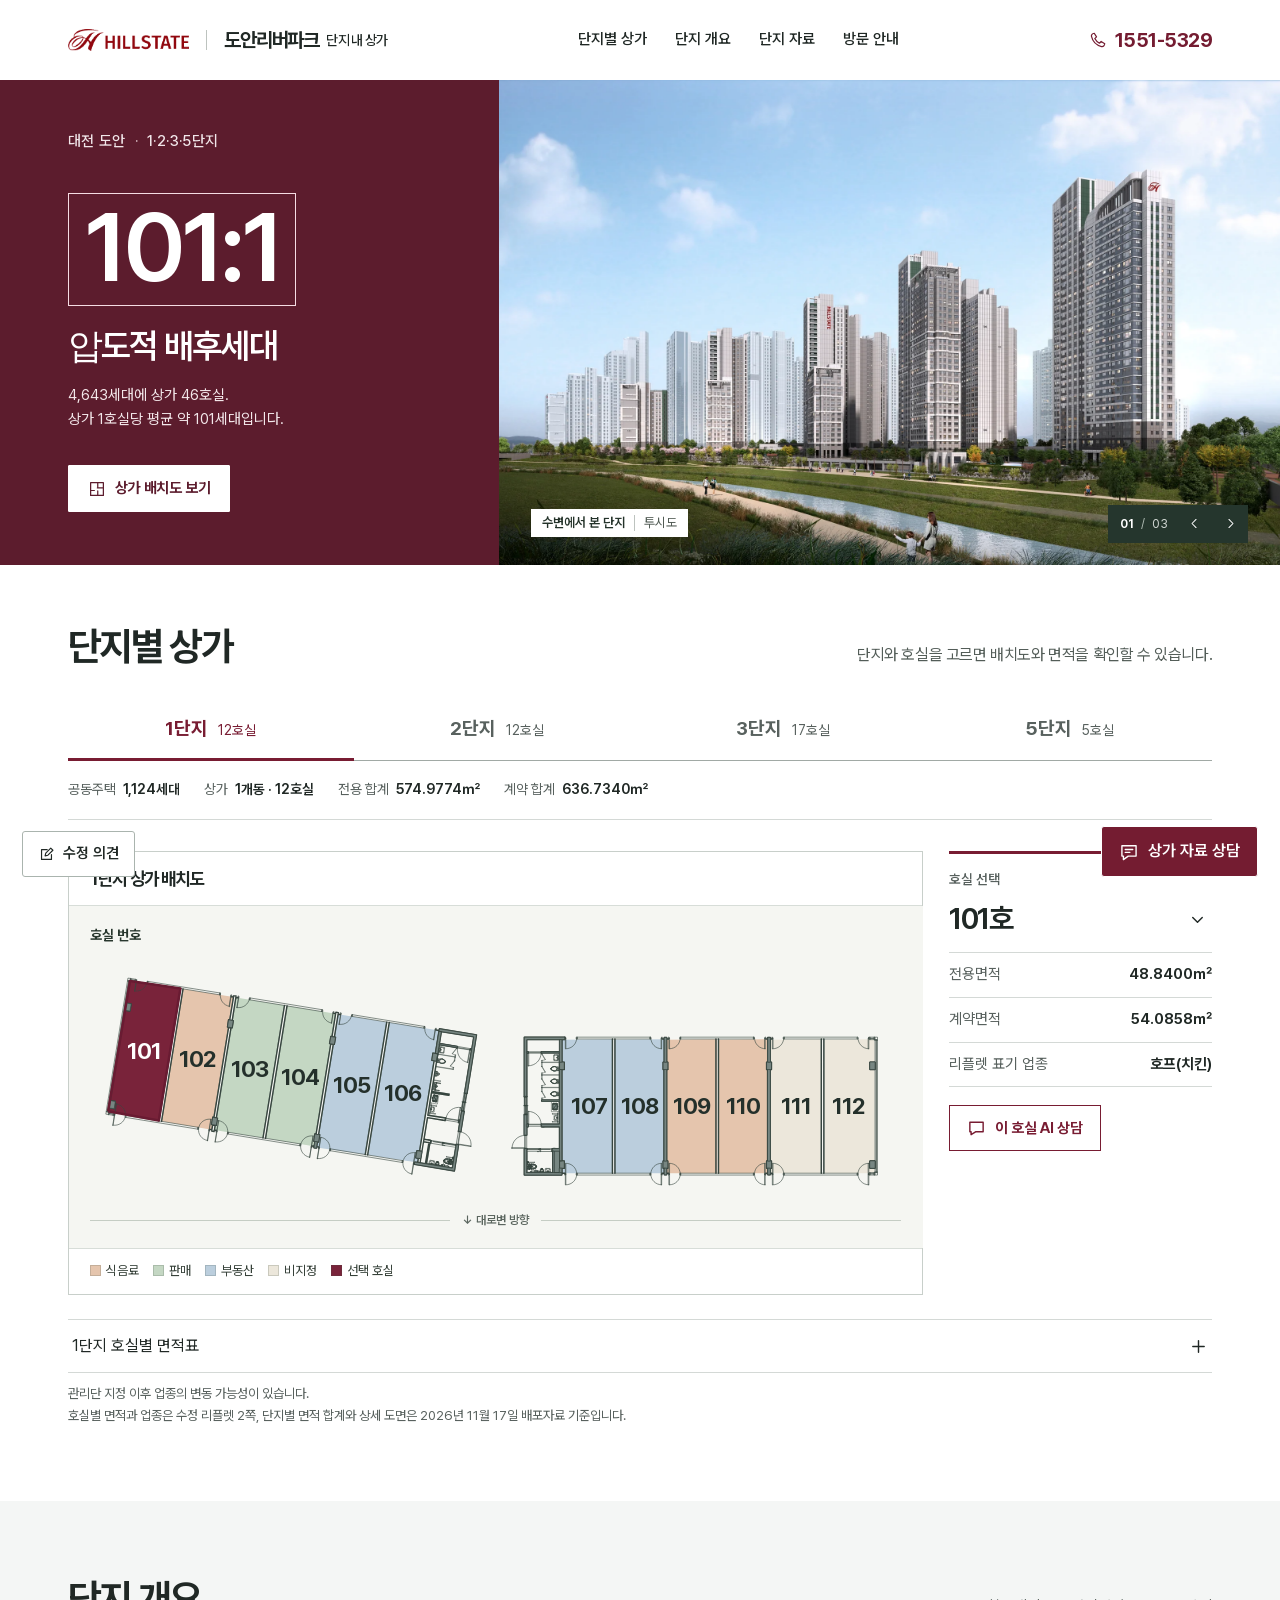
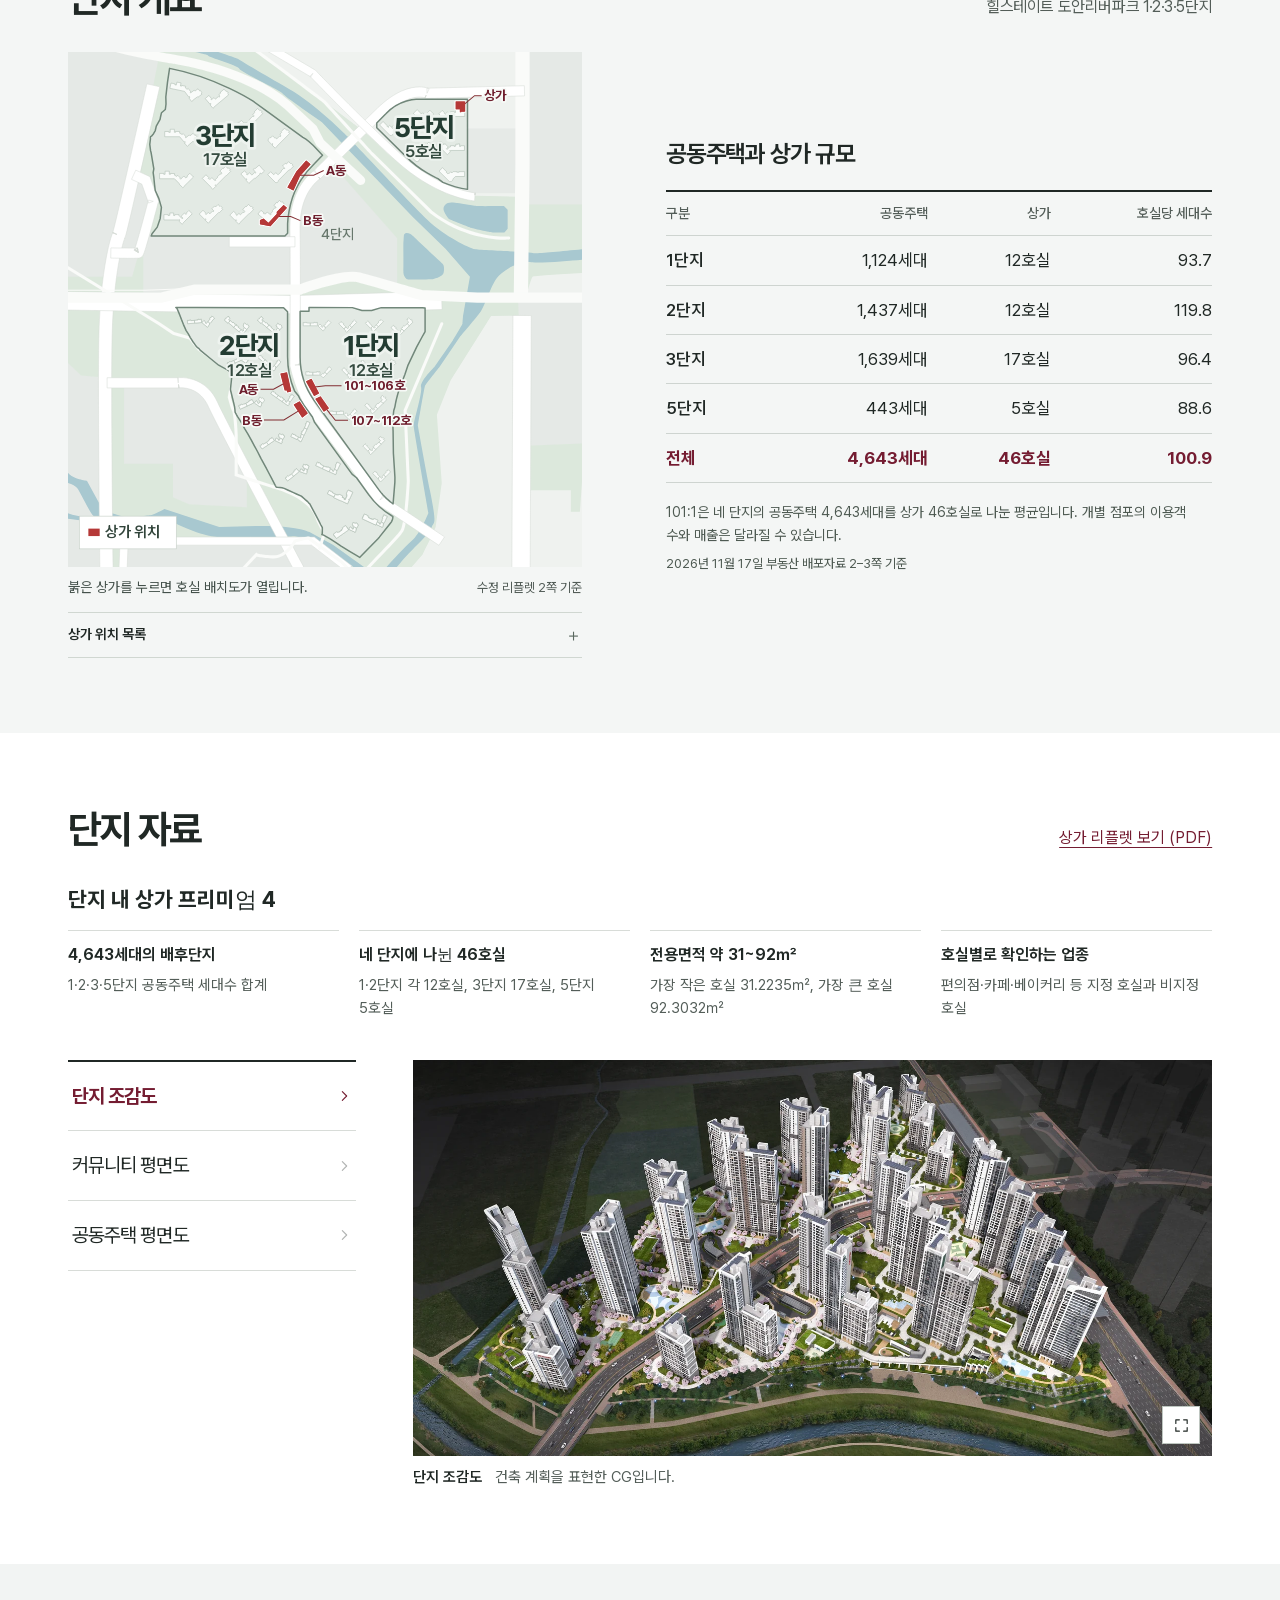
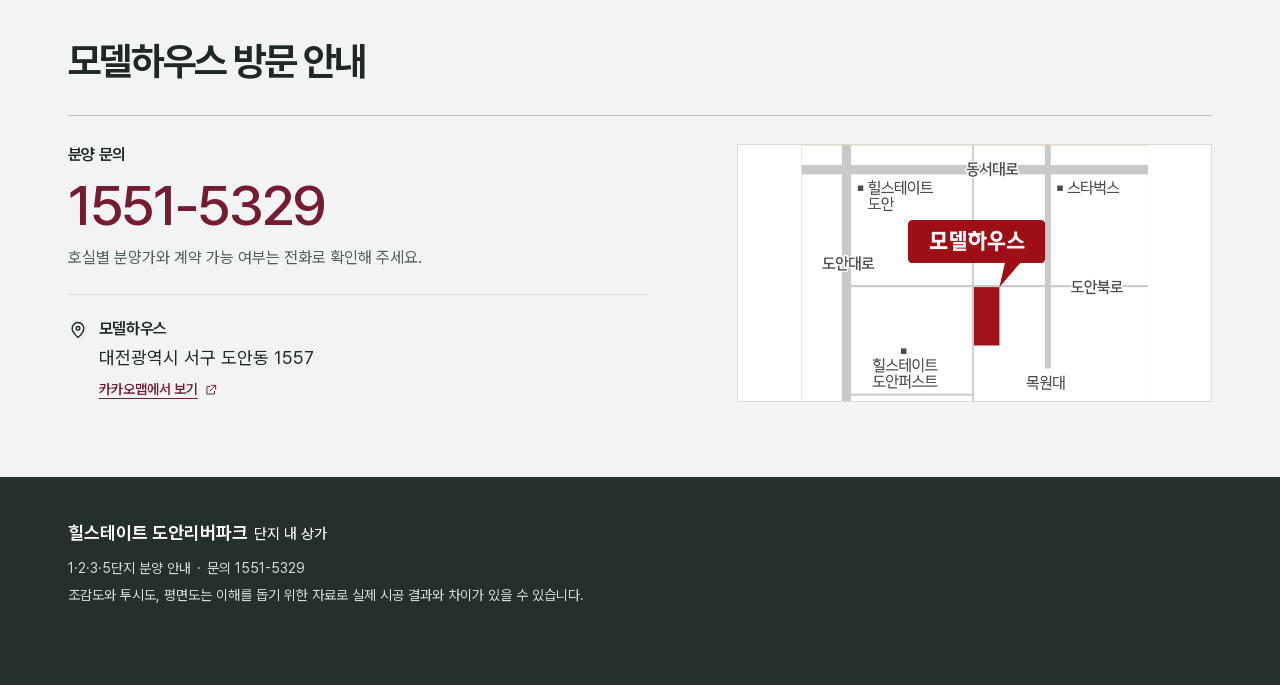
==== commit be7a0aaf: "101:1 배후세대 강조 및 호실 선택 표시 간소화" ====
--- a/index.html
+++ b/index.html
@@ -9,22 +9,22 @@
   <link rel="icon" type="image/png" href="assets/site/mark.png">
   <link rel="preload" href="assets/site/doan-sans.woff2" as="font" type="font/woff2" crossorigin>
   <title>힐스테이트 도안리버파크 | 단지 내 상가</title>
-  <link rel="stylesheet" href="site.css">
-  <link rel="stylesheet" href="unit-guide.css">
-  <link rel="stylesheet" href="district-guide.css">
-  <link rel="stylesheet" href="feedback.css">
+  <link rel="stylesheet" href="site.css?v=7f63394574">
+  <link rel="stylesheet" href="unit-guide.css?v=033dc091f7">
+  <link rel="stylesheet" href="district-guide.css?v=f8fbc69ec7">
+  <link rel="stylesheet" href="feedback.css?v=a20be96777">
   <meta name="review-pages-base" content="https://kkwon91.github.io/doan-riverpark-review/">
   <meta property="og:title" content="힐스테이트 도안리버파크 | 단지 내 상가 홈페이지 시안">
   <meta property="og:description" content="전체 위치도에서 상가를 눌러 46개 호실의 배치와 면적을 확인하고 수정 의견을 보내 주세요.">
   <meta property="og:type" content="website">
   <meta property="og:url" content="https://kkwon91.github.io/doan-riverpark-review/">
   <meta property="og:image" content="https://kkwon91.github.io/doan-riverpark-review/share.jpg">
-  <script defer src="unit-guide.js"></script>
-  <script defer src="district-guide.js"></script>
-  <script defer src="site.js"></script>
-  <script defer src="hosted-chat.js"></script>
-  <script defer src="chat.js"></script>
-  <script defer src="feedback.js"></script>
+  <script defer src="unit-guide.js?v=26d3d4ff2d"></script>
+  <script defer src="district-guide.js?v=901b919887"></script>
+  <script defer src="site.js?v=1d970d55fe"></script>
+  <script defer src="hosted-chat.js?v=e5e90bf704"></script>
+  <script defer src="chat.js?v=611e733732"></script>
+  <script defer src="feedback.js?v=b80fe77e32"></script>
 </head>
 <body>
   <a class="skip" href="#main">본문으로 이동</a>
@@ -69,8 +69,8 @@
     <section class="hero" aria-label="힐스테이트 도안리버파크 단지 내 상가 분양 안내">
       <div class="hero-copy">
         <p class="hero-scope">대전 도안 <span>·</span> 1·2·3·5단지</p>
-        <h1><span class="sr-only">힐스테이트 도안리버파크 </span><span class="hero-line"><b>4,643</b><span>세대,</span></span><span class="hero-line"><b>46</b><span>호실의 상가</span></span></h1>
-        <p class="hero-detail"><span>상가 1호실당 배후세대</span><strong>평균 약 <b>101</b>세대</strong></p>
+        <h1 class="ratio-heading"><span class="sr-only">힐스테이트 도안리버파크 단지 내 상가 </span><span class="ratio-number">101:1</span><span class="ratio-title">압도적 배후세대</span></h1>
+        <p class="ratio-detail">4,643세대에 상가 46호실.<br>상가 1호실당 평균 약 101세대입니다.</p>
         <a class="hero-action" href="#units"><svg class="ico"><use href="#i-plan"/></svg>상가 배치도 보기</a>
       </div>
       <figure class="hero-picture" aria-label="단지 외관 투시도">
@@ -105,7 +105,6 @@
           <figure class="site-map" id="district-locations" aria-labelledby="district-map-caption">
             <div class="dm-map">
               <img class="dm-terrain" src="assets/plans/district-map.svg" loading="lazy" width="880" height="880" alt="위쪽 왼편부터 3·5단지, 아래쪽 왼편부터 2·1단지입니다. 붉은 면은 단지 내 상가 위치입니다.">
-              <button type="button" class="dm-expand" aria-haspopup="dialog" aria-label="전체 상가 위치도 확대" hidden><svg class="ico" aria-hidden="true"><use href="#i-expand"/></svg><span>지도 확대</span></button>
             </div>
             <figcaption id="district-map-caption">붉은 상가를 누르면 호실 배치도가 열립니다.<span class="caption-credit">수정 리플렛 2쪽 기준</span></figcaption>
             <details class="dm-location-list">
--- a/site.css
+++ b/site.css
@@ -305,3 +305,8 @@
   .identity { gap: 7px; }
   .identity-name { padding-left: 7px; }
 }
+
+.hero h1.ratio-heading { display:grid; justify-items:start; gap:clamp(16px,1.5vw,24px); }
+.ratio-number { display:inline-block; padding:.04em .16em .10em; border:1px solid #f5dce3; font-size:clamp(68px,7.6vw,126px); line-height:1; font-weight:600; letter-spacing:-.055em; font-variant-numeric:lining-nums; }
+.ratio-title { font-size:clamp(27px,2.7vw,46px); line-height:1.2; font-weight:590; letter-spacing:-.05em; }
+.ratio-detail { margin-top:clamp(12px,1.4vw,22px); color:#f3e7ea; font-size:clamp(15px,1.15vw,19px); line-height:1.55; }
--- a/unit-guide.css
+++ b/unit-guide.css
@@ -237,3 +237,8 @@
 @container (max-width: 463px) {
   .ug-board[data-plan="2a"] .ug-board-key::after { content: "좌우로 밀어 보기"; margin-left: auto; }
 }
+
+.ug-picked-edge { fill:none; stroke:#691b32; stroke-width:2.5px; stroke-linejoin:round; vector-effect:non-scaling-stroke; pointer-events:none; }
+#unit-guide .ug-floor:focus { outline: none; }
+.ug-floor { -webkit-tap-highlight-color: transparent; }
+.ug-drawing:has(.ug-floor:focus-visible) .ug-picked-edge { stroke:#201b1b; stroke-dasharray:5 2; }
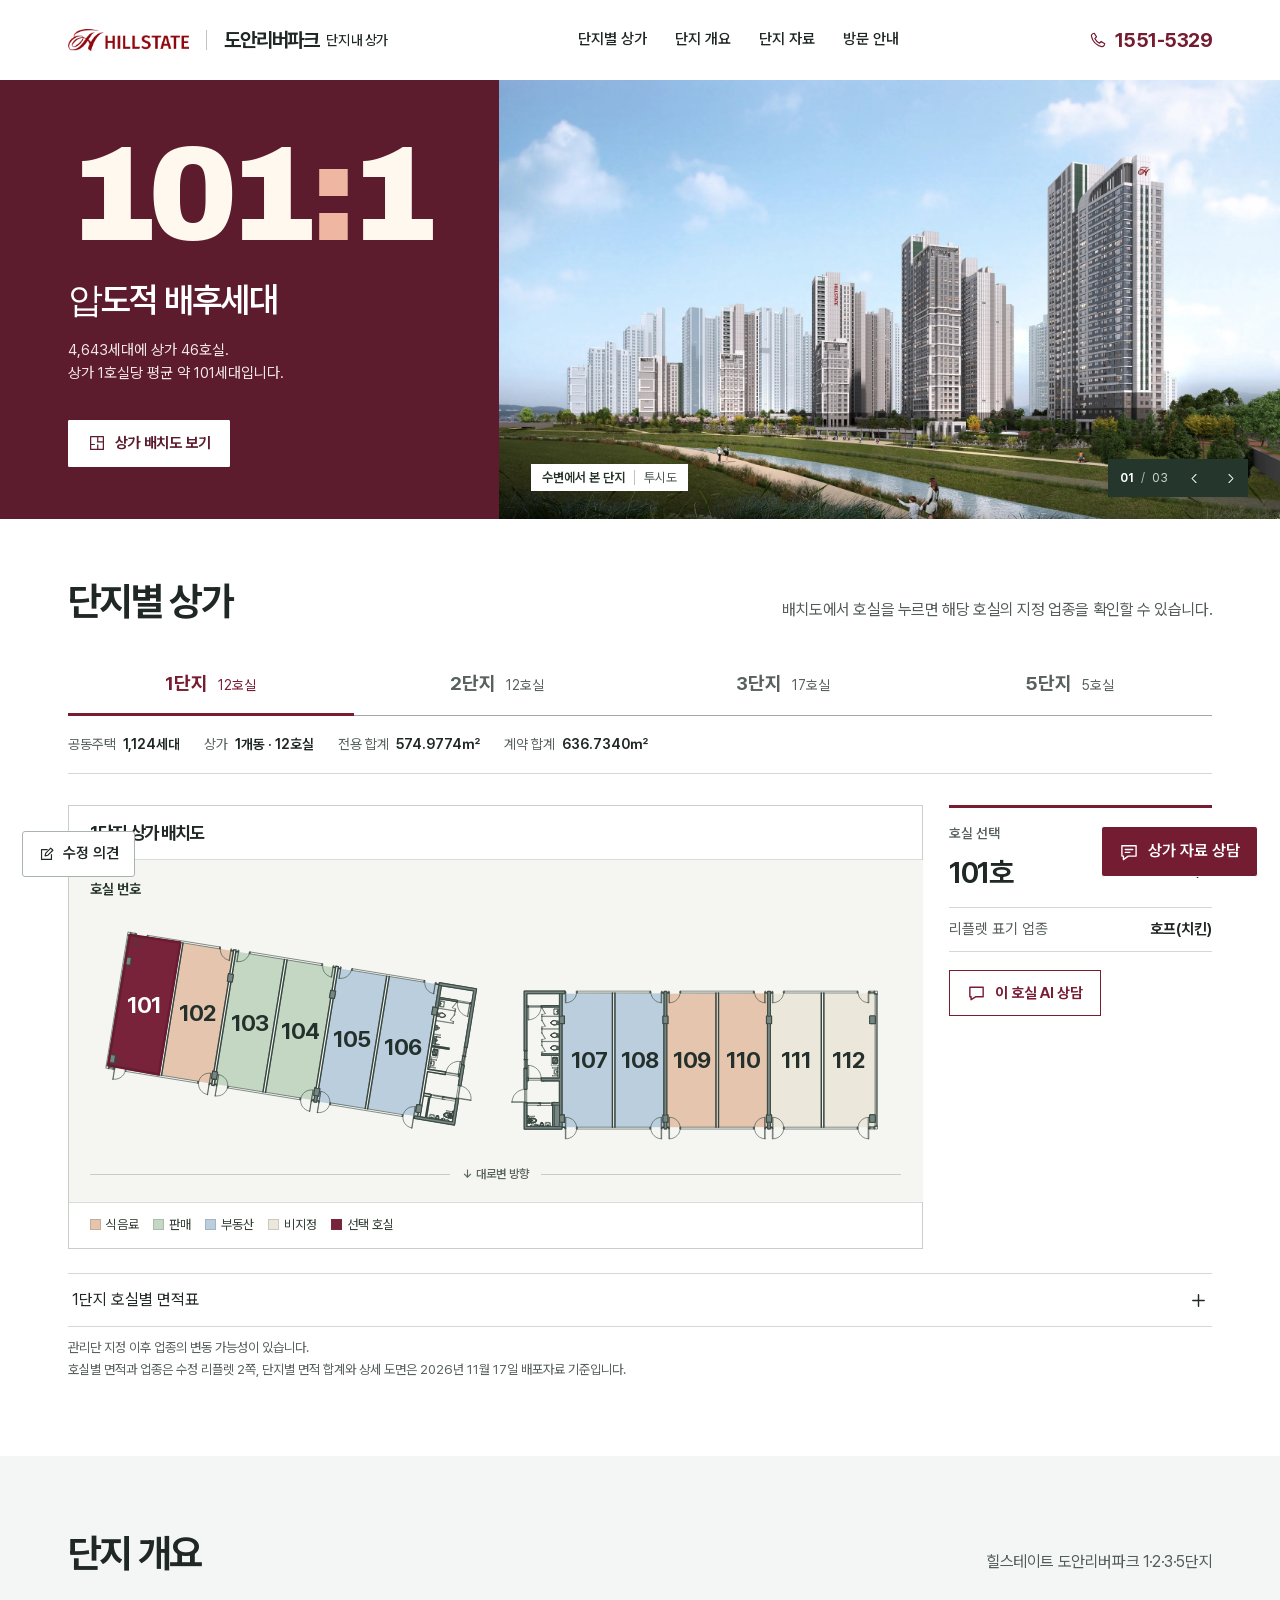
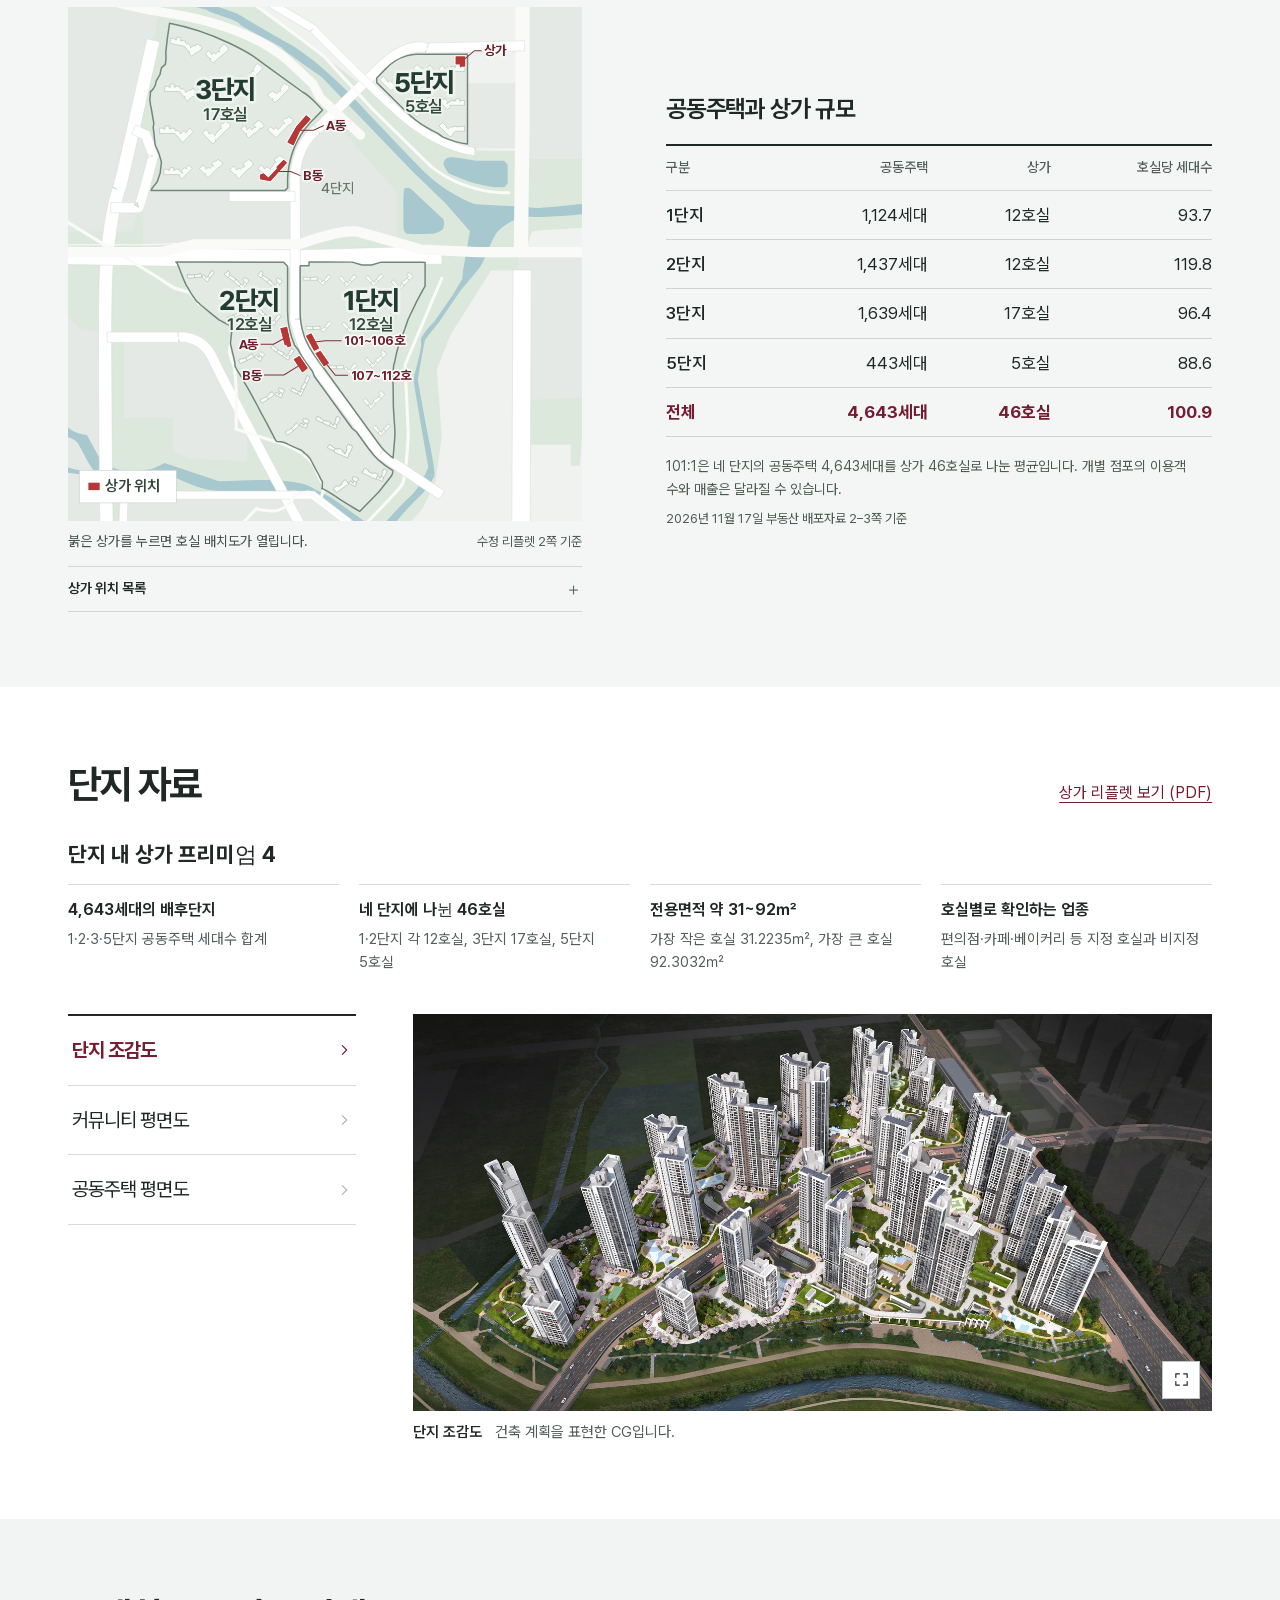
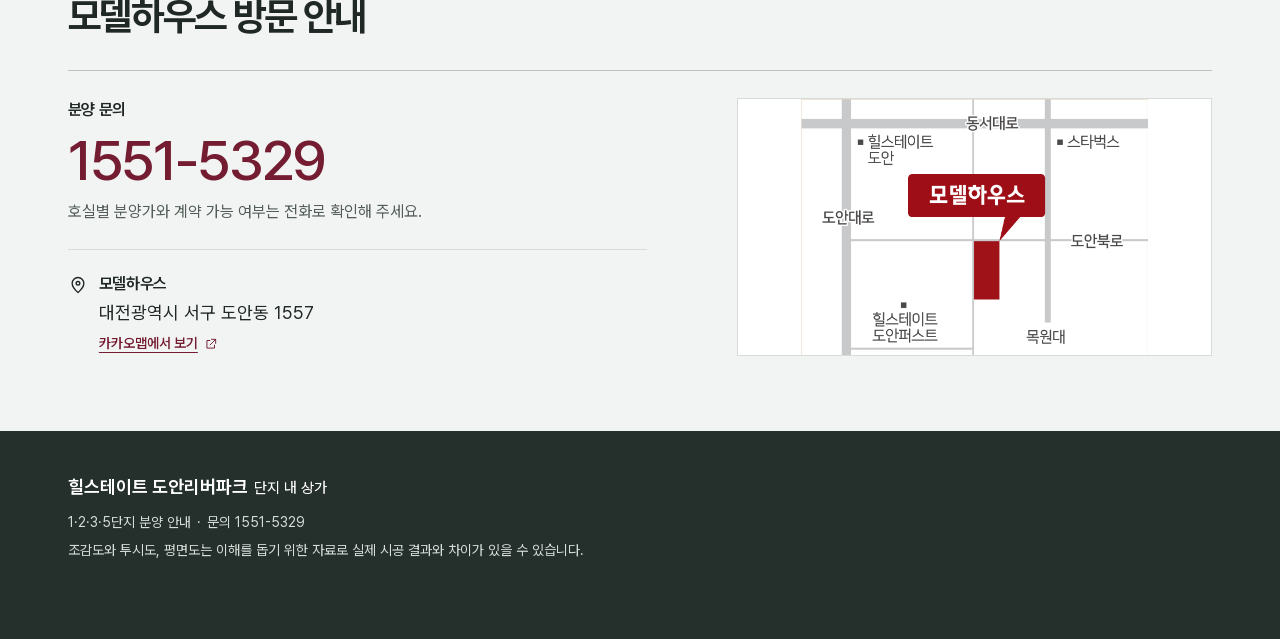
==== commit 504cd187: "첫 화면의 101:1 숫자 타이포그래피와 호실 요약 정리" ====
--- a/index.html
+++ b/index.html
@@ -9,7 +9,7 @@
   <link rel="icon" type="image/png" href="assets/site/mark.png">
   <link rel="preload" href="assets/site/doan-sans.woff2" as="font" type="font/woff2" crossorigin>
   <title>힐스테이트 도안리버파크 | 단지 내 상가</title>
-  <link rel="stylesheet" href="site.css?v=7f63394574">
+  <link rel="stylesheet" href="site.css?v=a7228fa521">
   <link rel="stylesheet" href="unit-guide.css?v=033dc091f7">
   <link rel="stylesheet" href="district-guide.css?v=f8fbc69ec7">
   <link rel="stylesheet" href="feedback.css?v=a20be96777">
@@ -19,7 +19,7 @@
   <meta property="og:type" content="website">
   <meta property="og:url" content="https://kkwon91.github.io/doan-riverpark-review/">
   <meta property="og:image" content="https://kkwon91.github.io/doan-riverpark-review/share.jpg">
-  <script defer src="unit-guide.js?v=26d3d4ff2d"></script>
+  <script defer src="unit-guide.js?v=faeb94dc34"></script>
   <script defer src="district-guide.js?v=901b919887"></script>
   <script defer src="site.js?v=1d970d55fe"></script>
   <script defer src="hosted-chat.js?v=e5e90bf704"></script>
@@ -68,8 +68,7 @@
   <main id="main">
     <section class="hero" aria-label="힐스테이트 도안리버파크 단지 내 상가 분양 안내">
       <div class="hero-copy">
-        <p class="hero-scope">대전 도안 <span>·</span> 1·2·3·5단지</p>
-        <h1 class="ratio-heading"><span class="sr-only">힐스테이트 도안리버파크 단지 내 상가 </span><span class="ratio-number">101:1</span><span class="ratio-title">압도적 배후세대</span></h1>
+        <h1 class="ratio-heading"><span class="sr-only">힐스테이트 도안리버파크 단지 내 상가 </span><span class="ratio-number">101<span class="ratio-colon">:</span>1</span><span class="ratio-title">압도적 배후세대</span></h1>
         <p class="ratio-detail">4,643세대에 상가 46호실.<br>상가 1호실당 평균 약 101세대입니다.</p>
         <a class="hero-action" href="#units"><svg class="ico"><use href="#i-plan"/></svg>상가 배치도 보기</a>
       </div>
@@ -91,7 +90,7 @@
       <section id="units" class="site-section units-section" aria-labelledby="units-title">
         <div class="section-head">
           <h2 id="units-title">단지별 상가</h2>
-          <p>단지와 호실을 고르면 배치도와 면적을 확인할 수 있습니다.</p>
+          <p>배치도에서 호실을 누르면 해당 호실의 지정 업종을 확인할 수 있습니다.</p>
         </div>
         <div id="unit-guide"></div>
         <noscript><p>1단지 12호실, 2단지 12호실, 3단지 17호실, 5단지 5호실입니다. 호실별 안내는 1551-5329로 문의해 주세요.</p></noscript>
--- a/site.css
+++ b/site.css
@@ -63,8 +63,6 @@
 
 .hero { display: grid; grid-template-columns: 39% minmax(0,1fr); width: min(100%, 1920px); margin-inline: auto; }
 .hero-copy { background: var(--deep-wine); color: #fff; padding: clamp(43px,4.1vw,75px) clamp(28px,2.8vw,60px) clamp(45px,4.1vw,78px) max(var(--gutter), calc((100vw - var(--container)) / 2 + var(--gutter))); display: flex; flex-direction: column; align-items: flex-start; justify-content: center; }
-.hero-scope { display: flex; align-items: center; gap: 9px; font-size: 15px; font-weight: 490; color: #f1e6e9; letter-spacing: .025em; line-height: 1.3; margin-bottom: clamp(30px,3.2vw,54px); }
-.hero-scope span { color: #d3b6bd; }
 .hero h1 { line-height: 1; font-weight: 450; letter-spacing: -.055em; }
 .hero-line { display: flex; align-items: baseline; white-space: nowrap; }
 .hero-line + .hero-line { margin-top: 4px; }
@@ -233,7 +231,6 @@
   .main-nav { display: none; position: absolute; inset: 100% 0 auto; padding: 5px var(--gutter) 13px; background: white; border-top: 1px solid var(--line); border-bottom: 1px solid var(--line); }
   .main-nav.is-open { display: grid; gap: 0; }
   .main-nav a { padding-block: 11px; font-size: 16px; }
-  .hero-scope { font-size: 14px; margin-bottom: 25px; }
   .hero-line > span { font-size: 29px; margin-left: 4px; }
   .hero-detail { font-size: 16px; }
   .hero-copy { padding-block: 34px; }
@@ -253,7 +250,6 @@
   .identity-name { font-size: 16px; padding-left: 10px; }
   .hero { display: flex; flex-direction: column; }
   .hero-copy { position: relative; padding: 28px var(--gutter) 30px; }
-  .hero-scope { font-size: 13px; margin-bottom: 15px; gap: 6px; }
   .hero h1 { display: flex; align-items: baseline; gap: 11px; }
   .hero-line + .hero-line { margin: 0; }
   .hero-line b { font-size: clamp(44px,11.6vw,67px); }
@@ -307,6 +303,13 @@
 }
 
 .hero h1.ratio-heading { display:grid; justify-items:start; gap:clamp(16px,1.5vw,24px); }
-.ratio-number { display:inline-block; padding:.04em .16em .10em; border:1px solid #f5dce3; font-size:clamp(68px,7.6vw,126px); line-height:1; font-weight:600; letter-spacing:-.055em; font-variant-numeric:lining-nums; }
+@font-face { font-family:"Archivo Black"; src:url("assets/site/ratio-figures.woff2") format("woff2"); font-style:normal; font-weight:400; font-display:swap; }
+.hero-copy { container-type:inline-size; }
+.ratio-number { display:block; font-family:"Archivo Black",Arial,sans-serif; font-size:clamp(72px,34cqi,188px); font-weight:400; line-height:.95; letter-spacing:-.075em; color:#fff8ef; white-space:nowrap; }
+.ratio-colon { color:#efb7a1; padding-inline:.025em; }
+@media (prefers-reduced-motion:no-preference) {
+  .ratio-number { animation:ratio-arrive .5s cubic-bezier(.19,.72,.28,1) both; }
+  @keyframes ratio-arrive { from { opacity:.6; transform:translateY(.07em); } to { opacity:1; transform:translateY(0); } }
+}
 .ratio-title { font-size:clamp(27px,2.7vw,46px); line-height:1.2; font-weight:590; letter-spacing:-.05em; }
 .ratio-detail { margin-top:clamp(12px,1.4vw,22px); color:#f3e7ea; font-size:clamp(15px,1.15vw,19px); line-height:1.55; }
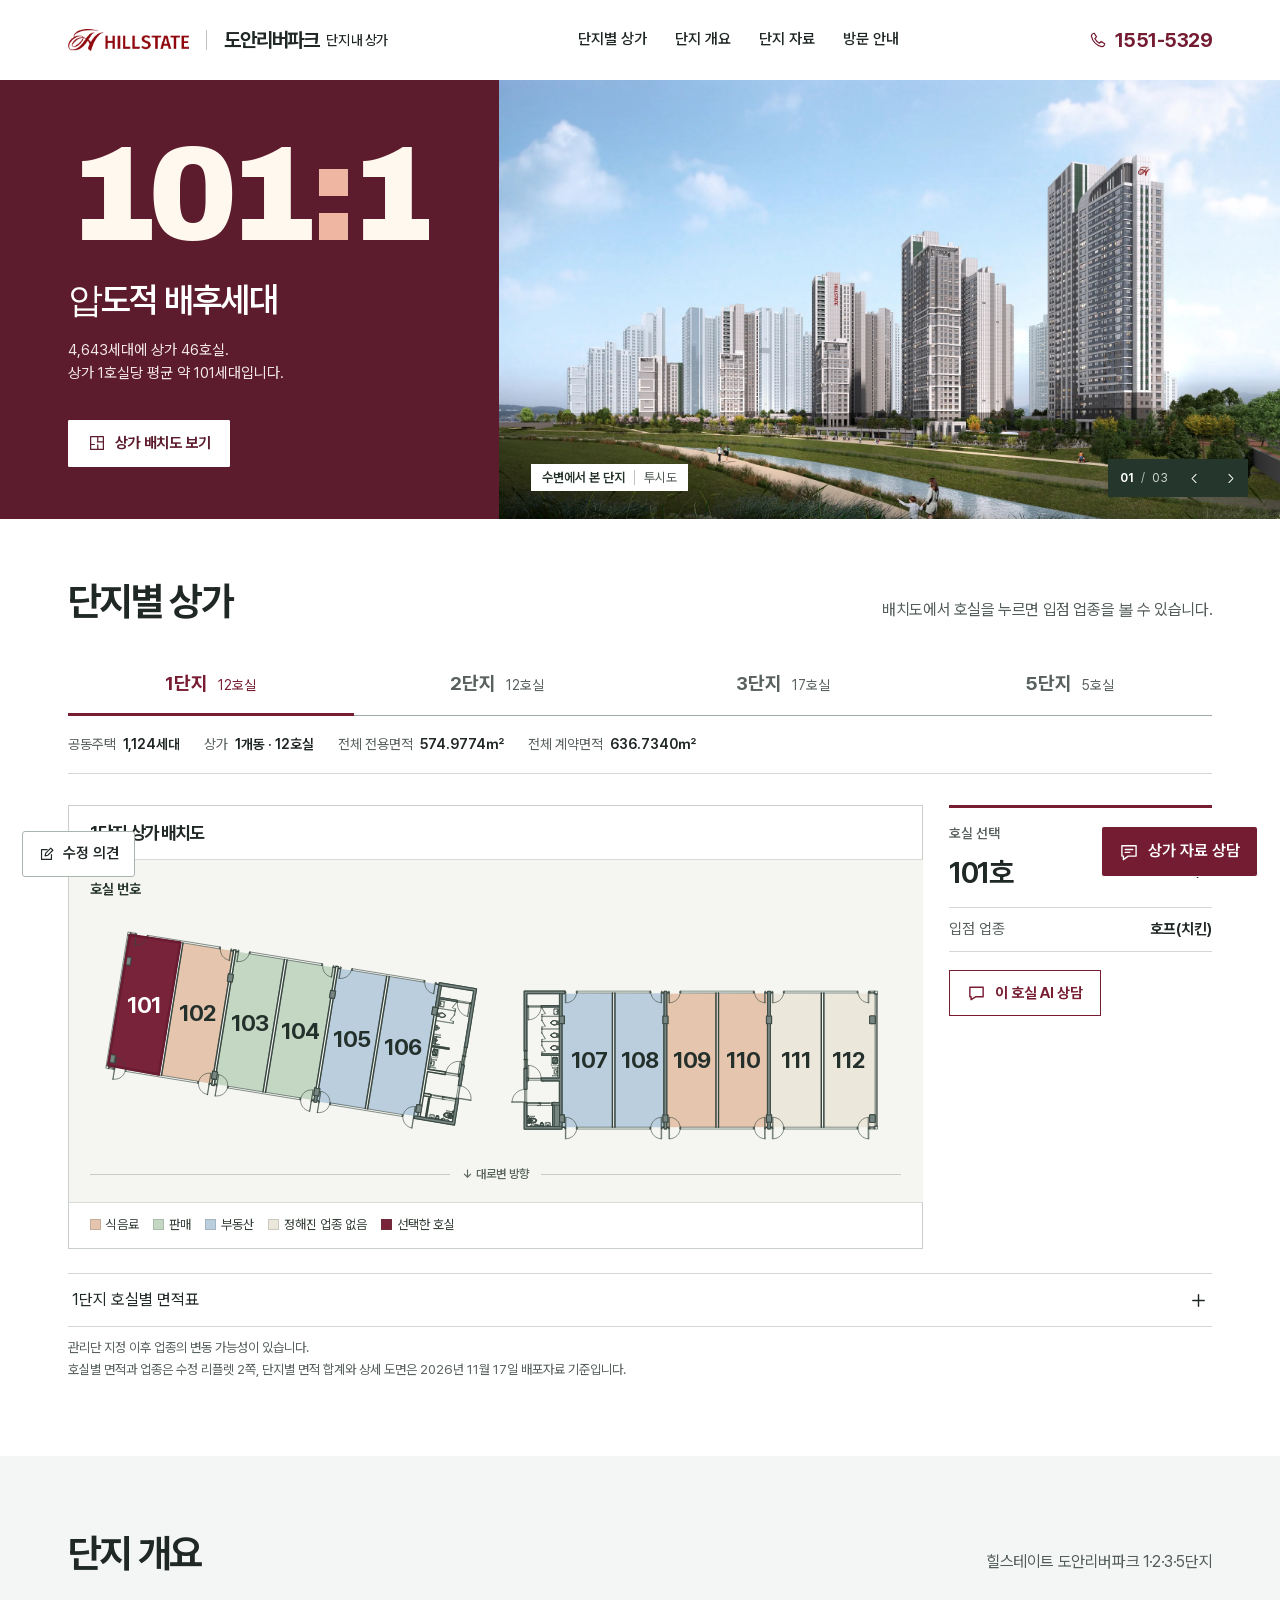
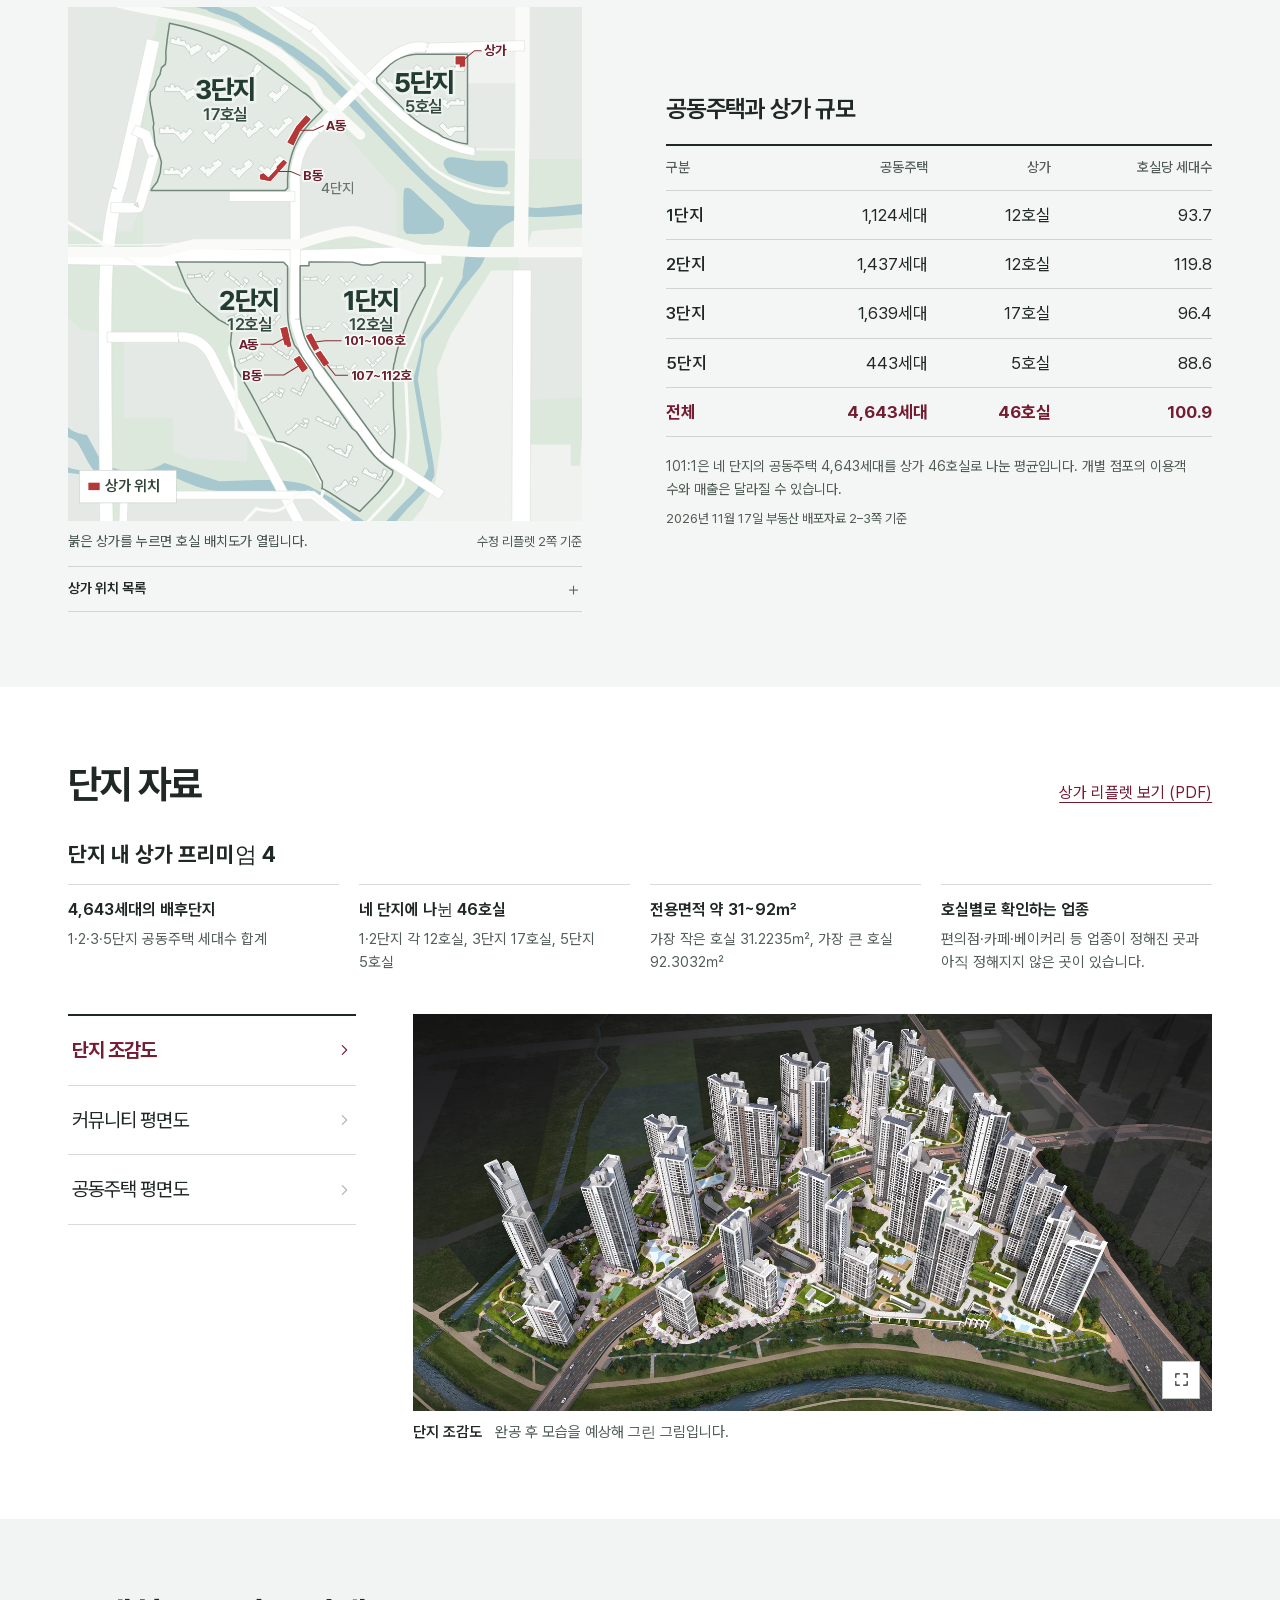
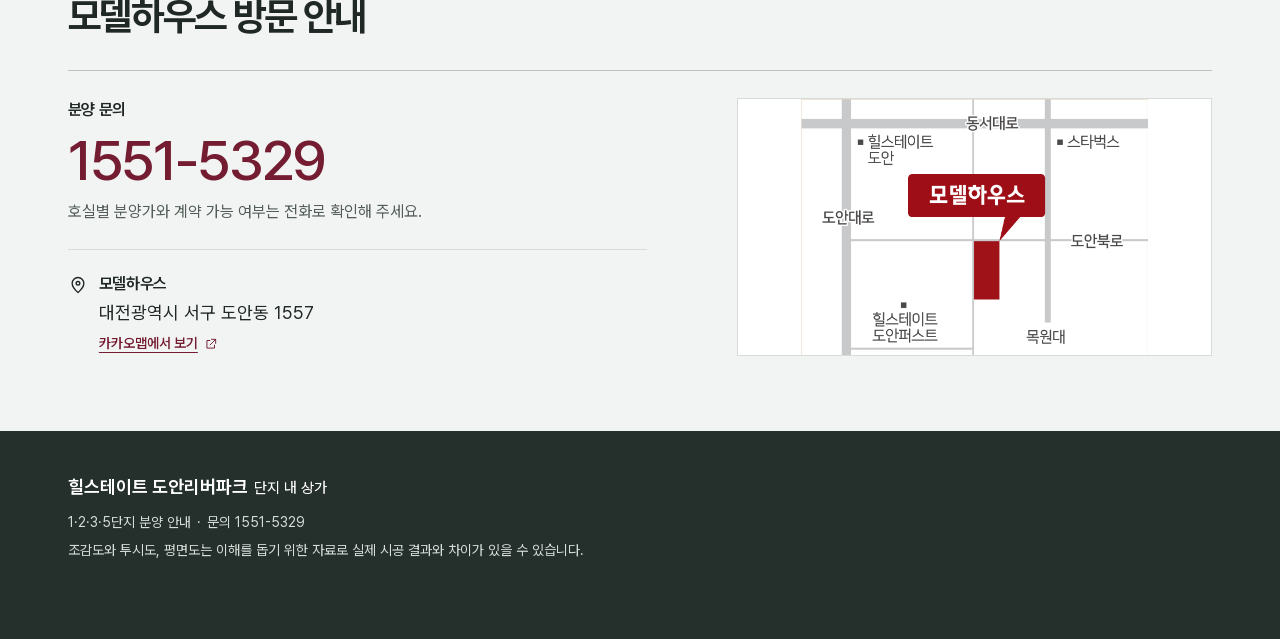
==== commit cb937da2: "101:1에 은은한 빛 효과를 적용하고 입점 업종 안내를 쉽게 수정" ====
--- a/index.html
+++ b/index.html
@@ -9,7 +9,7 @@
   <link rel="icon" type="image/png" href="assets/site/mark.png">
   <link rel="preload" href="assets/site/doan-sans.woff2" as="font" type="font/woff2" crossorigin>
   <title>힐스테이트 도안리버파크 | 단지 내 상가</title>
-  <link rel="stylesheet" href="site.css?v=a7228fa521">
+  <link rel="stylesheet" href="site.css?v=5786805967">
   <link rel="stylesheet" href="unit-guide.css?v=033dc091f7">
   <link rel="stylesheet" href="district-guide.css?v=f8fbc69ec7">
   <link rel="stylesheet" href="feedback.css?v=a20be96777">
@@ -19,10 +19,10 @@
   <meta property="og:type" content="website">
   <meta property="og:url" content="https://kkwon91.github.io/doan-riverpark-review/">
   <meta property="og:image" content="https://kkwon91.github.io/doan-riverpark-review/share.jpg">
-  <script defer src="unit-guide.js?v=faeb94dc34"></script>
+  <script defer src="unit-guide.js?v=ad9df7bc5f"></script>
   <script defer src="district-guide.js?v=901b919887"></script>
-  <script defer src="site.js?v=1d970d55fe"></script>
-  <script defer src="hosted-chat.js?v=e5e90bf704"></script>
+  <script defer src="site.js?v=d624352884"></script>
+  <script defer src="hosted-chat.js?v=7bf9b0556f"></script>
   <script defer src="chat.js?v=611e733732"></script>
   <script defer src="feedback.js?v=b80fe77e32"></script>
 </head>
@@ -90,7 +90,7 @@
       <section id="units" class="site-section units-section" aria-labelledby="units-title">
         <div class="section-head">
           <h2 id="units-title">단지별 상가</h2>
-          <p>배치도에서 호실을 누르면 해당 호실의 지정 업종을 확인할 수 있습니다.</p>
+          <p>배치도에서 호실을 누르면 입점 업종을 볼 수 있습니다.</p>
         </div>
         <div id="unit-guide"></div>
         <noscript><p>1단지 12호실, 2단지 12호실, 3단지 17호실, 5단지 5호실입니다. 호실별 안내는 1551-5329로 문의해 주세요.</p></noscript>
@@ -143,7 +143,7 @@
         <dl><div><dt>4,643세대의 배후단지</dt><dd>1·2·3·5단지 공동주택 세대수 합계</dd></div>
         <div><dt>네 단지에 나뉜 46호실</dt><dd>1·2단지 각 12호실, 3단지 17호실, 5단지 5호실</dd></div>
         <div><dt>전용면적 약 31~92㎡</dt><dd>가장 작은 호실 31.2235㎡, 가장 큰 호실 92.3032㎡</dd></div>
-        <div><dt>호실별로 확인하는 업종</dt><dd>편의점·카페·베이커리 등 지정 호실과 비지정 호실</dd></div></dl>
+        <div><dt>호실별로 확인하는 업종</dt><dd>편의점·카페·베이커리 등 업종이 정해진 곳과 아직 정해지지 않은 곳이 있습니다.</dd></div></dl>
       </section>
       <div class="reference-layout">
         <div class="reference-choices" role="group" aria-label="단지 자료 선택">
@@ -156,7 +156,7 @@
             <img id="reference-image" src="assets/site/aerial.webp" loading="lazy" alt="상공에서 내려다본 도안리버파크 주거동과 단지 주변" width="1600" height="1120">
             <span class="enlarge-mark"><svg class="ico"><use href="#i-expand"/></svg></span>
           </button>
-          <figcaption id="reference-caption" aria-live="polite">단지 조감도 <span>건축 계획을 표현한 CG입니다.</span></figcaption>
+          <figcaption id="reference-caption" aria-live="polite">단지 조감도 <span>완공 후 모습을 예상해 그린 그림입니다.</span></figcaption>
         </figure>
       </div>
     </section>
--- a/site.css
+++ b/site.css
@@ -311,5 +311,22 @@
   .ratio-number { animation:ratio-arrive .5s cubic-bezier(.19,.72,.28,1) both; }
   @keyframes ratio-arrive { from { opacity:.6; transform:translateY(.07em); } to { opacity:1; transform:translateY(0); } }
 }
+@media screen and (prefers-reduced-motion:no-preference) and (forced-colors:none) {
+  @supports ((background-clip:text) or (-webkit-background-clip:text)) {
+    .ratio-number {
+      background-image:linear-gradient(110deg, #fff8ef 40%, #ffe0a7 45%, #fff 49%, #fff 51%, #ffdfa5 54%, #fff8ef 60%);
+      background-size:300% 100%;
+      background-repeat:no-repeat;
+      -webkit-background-clip:text;
+      background-clip:text;
+      color:transparent;
+      animation:ratio-arrive .5s cubic-bezier(.19,.72,.28,1) both, ratio-shine 5s linear .55s infinite backwards;
+    }
+    @keyframes ratio-shine {
+      0% { background-position:100% 50%; }
+      25%, 100% { background-position:0% 50%; }
+    }
+  }
+}
 .ratio-title { font-size:clamp(27px,2.7vw,46px); line-height:1.2; font-weight:590; letter-spacing:-.05em; }
 .ratio-detail { margin-top:clamp(12px,1.4vw,22px); color:#f3e7ea; font-size:clamp(15px,1.15vw,19px); line-height:1.55; }
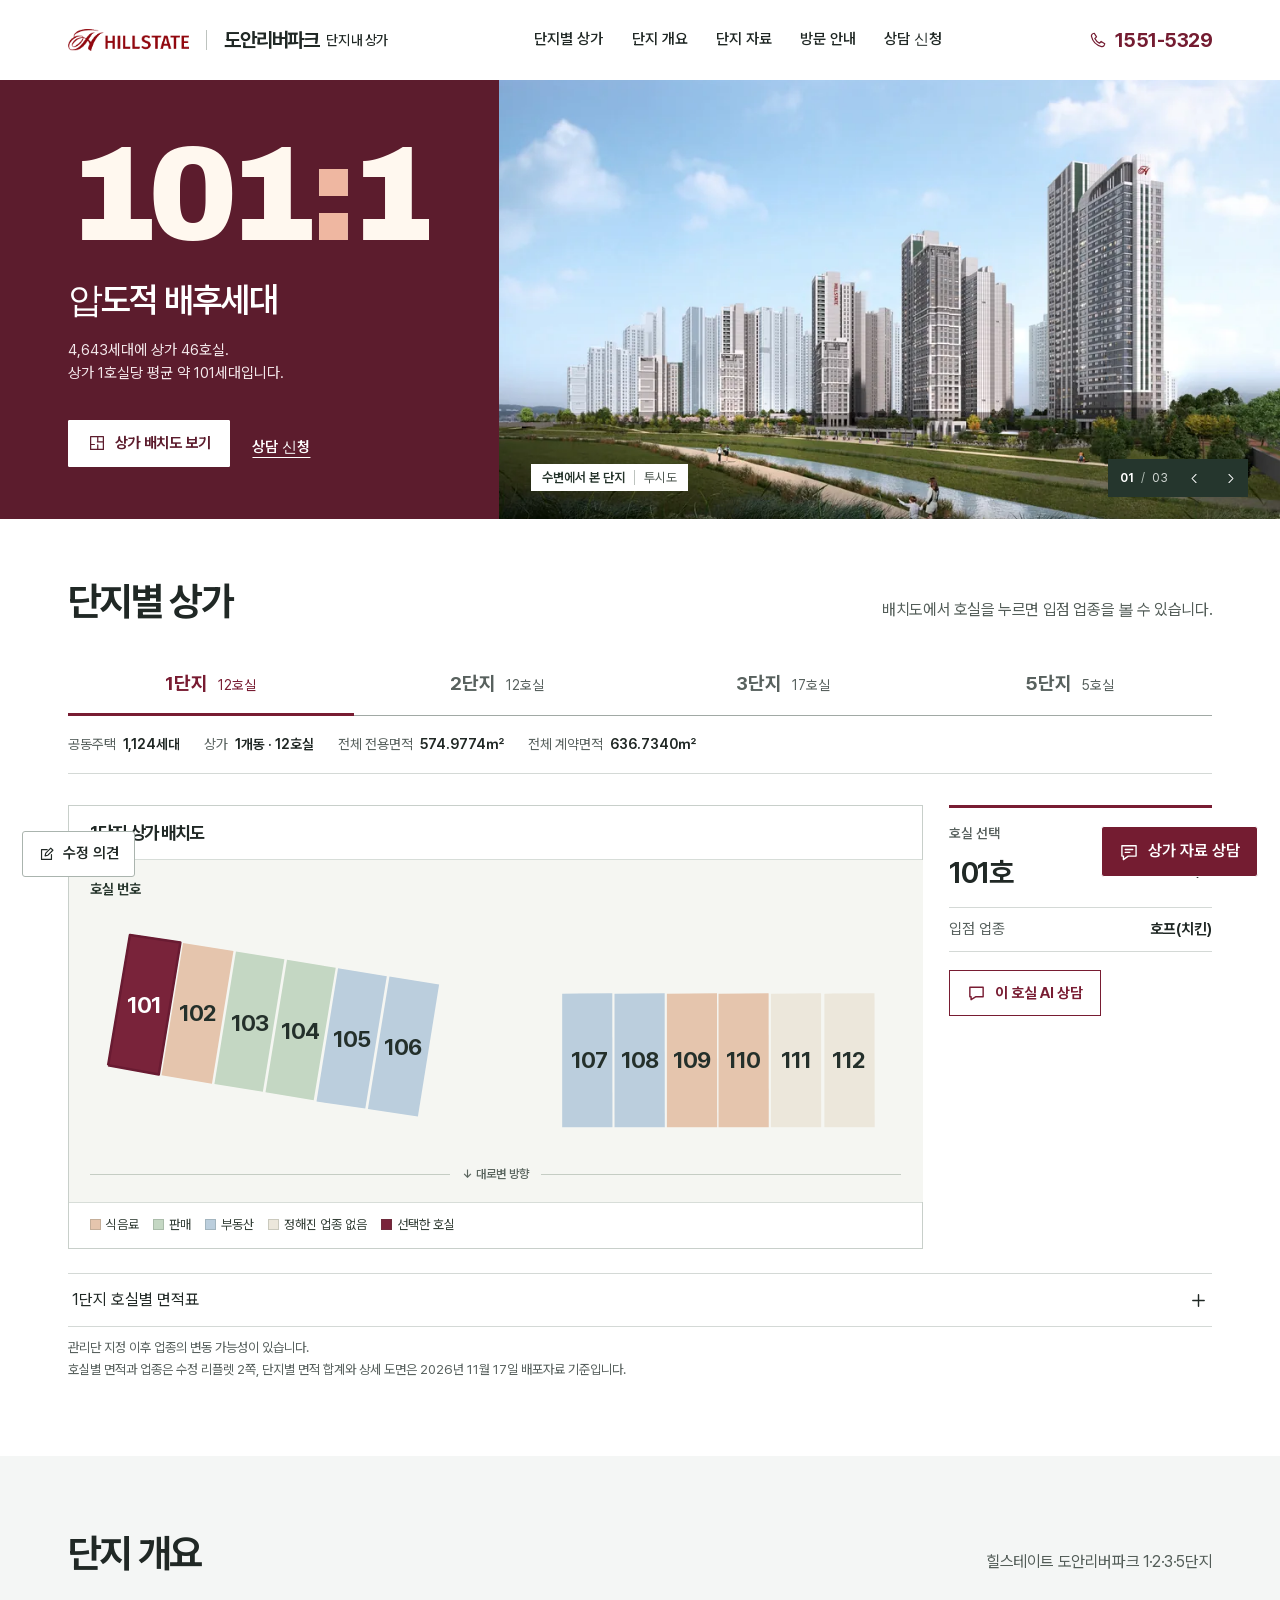
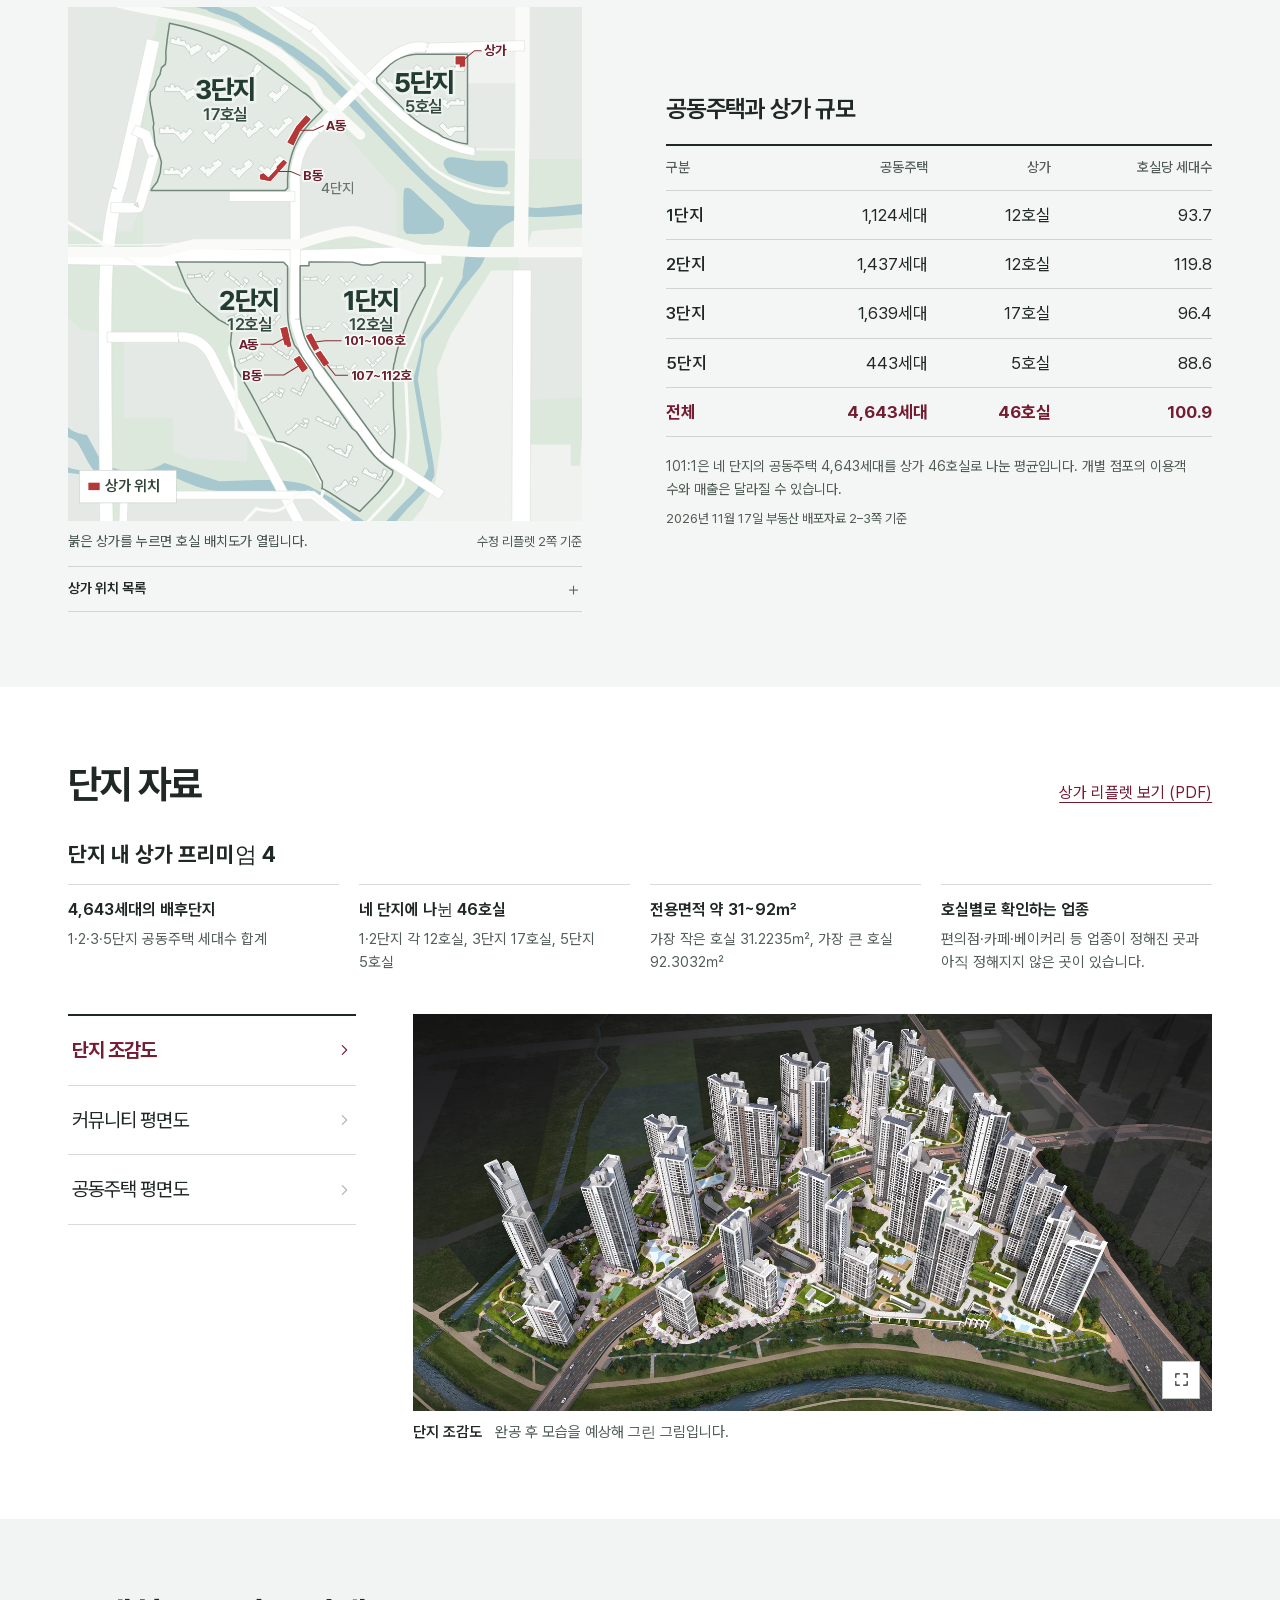
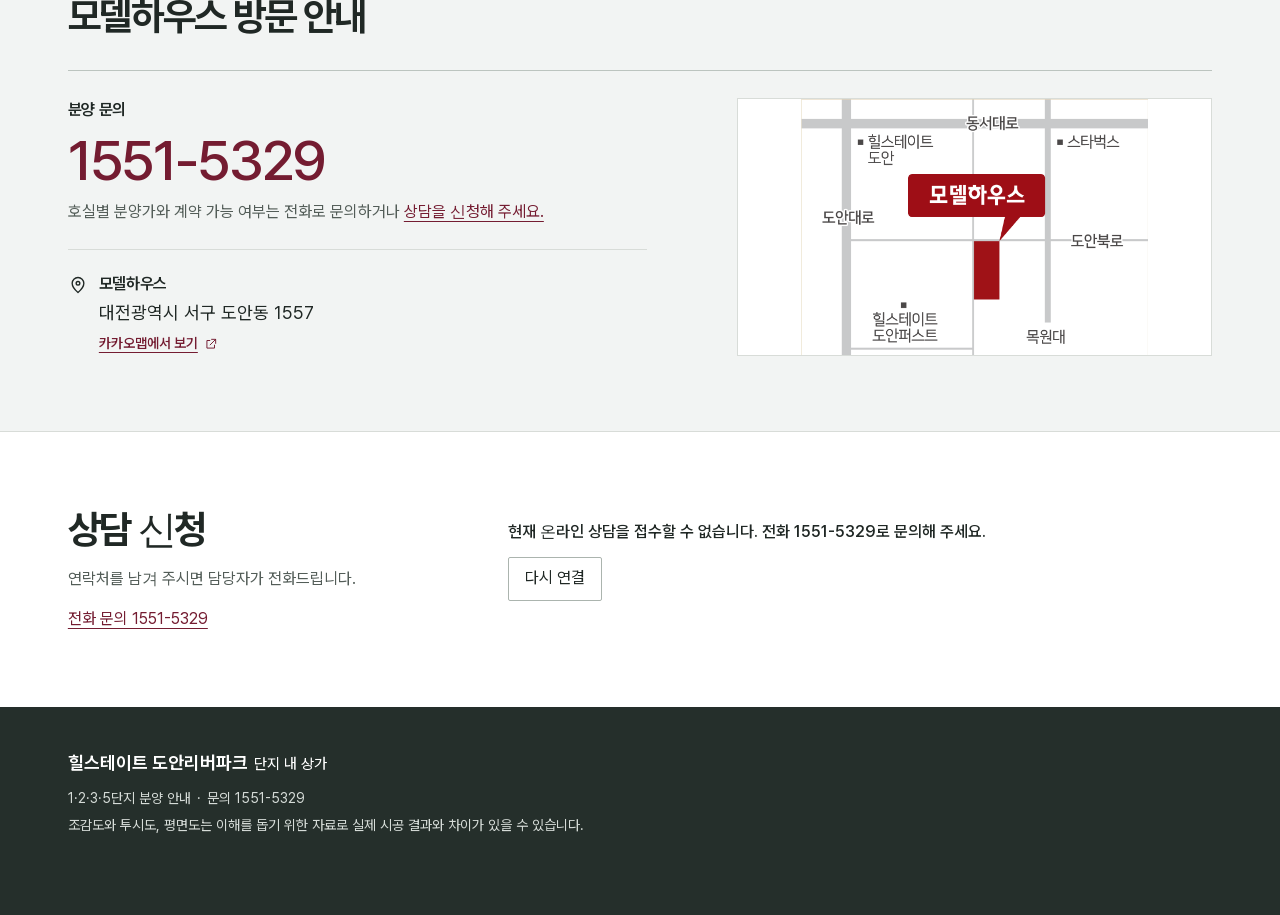
==== commit 63cdebc3: "상담 신청 폼 및 도안리버파크 관리자 문의함 배포" ====
--- a/index.html
+++ b/index.html
@@ -13,9 +13,10 @@
   <link rel="stylesheet" href="unit-guide.css?v=033dc091f7">
   <link rel="stylesheet" href="district-guide.css?v=f8fbc69ec7">
   <link rel="stylesheet" href="feedback.css?v=a20be96777">
+  <link rel="stylesheet" href="inquiry.css?v=a6250d350b">
   <meta name="review-pages-base" content="https://kkwon91.github.io/doan-riverpark-review/">
   <meta property="og:title" content="힐스테이트 도안리버파크 | 단지 내 상가 홈페이지 시안">
-  <meta property="og:description" content="전체 위치도에서 상가를 눌러 46개 호실의 배치와 면적을 확인하고 수정 의견을 보내 주세요.">
+  <meta property="og:description" content="전체 위치도에서 상가를 눌러 46개 호실의 배치와 입점 업종을 확인하세요.">
   <meta property="og:type" content="website">
   <meta property="og:url" content="https://kkwon91.github.io/doan-riverpark-review/">
   <meta property="og:image" content="https://kkwon91.github.io/doan-riverpark-review/share.jpg">
@@ -25,6 +26,7 @@
   <script defer src="hosted-chat.js?v=7bf9b0556f"></script>
   <script defer src="chat.js?v=611e733732"></script>
   <script defer src="feedback.js?v=b80fe77e32"></script>
+  <script defer src="inquiry.js?v=adf13c2f03"></script>
 </head>
 <body>
   <a class="skip" href="#main">본문으로 이동</a>
@@ -55,6 +57,7 @@
         <a href="#overview">단지 개요</a>
         <a href="#resources">단지 자료</a>
         <a href="#visit">방문 안내</a>
+        <a href="#inquiry">상담 신청</a>
       </nav>
       <div class="header-actions">
         <a class="header-phone" href="tel:15515329" aria-label="분양 문의 1551-5329">
@@ -70,7 +73,10 @@
       <div class="hero-copy">
         <h1 class="ratio-heading"><span class="sr-only">힐스테이트 도안리버파크 단지 내 상가 </span><span class="ratio-number">101<span class="ratio-colon">:</span>1</span><span class="ratio-title">압도적 배후세대</span></h1>
         <p class="ratio-detail">4,643세대에 상가 46호실.<br>상가 1호실당 평균 약 101세대입니다.</p>
-        <a class="hero-action" href="#units"><svg class="ico"><use href="#i-plan"/></svg>상가 배치도 보기</a>
+        <div class="inquiry-hero-actions">
+          <a class="hero-action" href="#units"><svg class="ico"><use href="#i-plan"/></svg>상가 배치도 보기</a>
+          <a class="inquiry-hero-link" href="#inquiry">상담 신청</a>
+        </div>
       </div>
       <figure class="hero-picture" aria-label="단지 외관 투시도">
         <picture id="hero-pic">
@@ -168,11 +174,46 @@
           <div class="visit-info">
             <h3>분양 문의</h3>
             <a class="visit-phone" href="tel:15515329">1551-5329</a>
-            <p>호실별 분양가와 계약 가능 여부는 전화로 확인해 주세요.</p>
+            <p>호실별 분양가와 계약 가능 여부는 전화로 문의하거나 <a class="inquiry-inline-link" href="#inquiry">상담을 신청해 주세요.</a></p>
             <div class="visit-address"><svg class="ico"><use href="#i-pin"/></svg><div><h3>모델하우스</h3><address>대전광역시 서구 도안동 1557</address>
               <a class="text-link" href="https://map.kakao.com/?q=%EB%8C%80%EC%A0%84%EA%B4%91%EC%97%AD%EC%8B%9C%20%EC%84%9C%EA%B5%AC%20%EB%8F%84%EC%95%88%EB%8F%99%201557" target="_blank" rel="noopener noreferrer">카카오맵에서 보기<svg class="ico"><use href="#i-open"/></svg></a></div></div>
           </div>
           <figure class="visit-map"><img loading="lazy" src="assets/site/modelhouse-map.webp" width="602" height="445" alt="도안대로와 도안북로 인근의 모델하우스 위치 약도"></figure>
+        </div>
+      </div>
+    </section>
+    <section id="inquiry" class="site-section inquiry-section" aria-labelledby="inquiry-title">
+      <div class="inner inquiry-layout">
+        <div class="inquiry-intro">
+          <h2 id="inquiry-title">상담 신청</h2>
+          <p>연락처를 남겨 주시면 담당자가 전화드립니다.</p>
+          <a class="inquiry-phone" href="tel:15515329">전화 문의 1551-5329</a>
+        </div>
+        <div class="inquiry-main">
+          <p id="inquiry-online"><a class="inquiry-online-link" href="https://kkwon91.github.io/doan-riverpark-review/#inquiry">온라인 상담 신청 열기</a></p>
+          <form id="inquiry-form" method="post" hidden>
+            <div class="inquiry-pair">
+              <label>이름 <small>필수</small><input name="name" type="text" autocomplete="name" maxlength="40" required></label>
+              <label>연락처 <small>필수</small><input name="phone" type="tel" autocomplete="tel" maxlength="20" placeholder="010-0000-0000" required></label>
+            </div>
+            <label>상담 유형<select name="kind"><option value="invest">분양 상담</option><option value="lease">임차·창업 상담</option><option value="agent">중개 협력 상담</option></select></label>
+            <div class="inquiry-pair">
+              <label>관심 단지·동 <small>선택</small><select name="area"><option value="">아직 정하지 않았어요</option></select></label>
+              <label>관심 호실 <small>선택</small><select name="unit" disabled><option value="">단지·동을 먼저 선택해 주세요</option></select></label>
+            </div>
+            <label>문의 내용 <small>선택</small><textarea name="msg" rows="3" maxlength="1000" placeholder="분양가, 입점 업종 등 궁금한 점을 적어 주세요."></textarea></label>
+            <div class="inquiry-privacy">
+              <label class="inquiry-agreement"><input name="agree" type="checkbox" required><span>개인정보 수집·이용에 동의합니다. <small>필수</small></span></label>
+              <details><summary>개인정보 수집·이용 안내</summary>
+                <p>이름과 연락처는 상담 접수와 회신에 사용합니다. 선택한 상담 유형과 직접 남긴 관심 단지·호실, 문의 내용도 함께 저장합니다. 상담이 끝나거나 동의를 철회할 때까지 보관하며, 법령상 보존 의무가 있는 정보는 해당 기간 동안 보관합니다.</p>
+                <p>동의를 거부할 수 있습니다. 동의가 필요한 온라인 신청 외에 전화 상담도 이용할 수 있습니다. 문의 정보의 열람·정정·삭제 요청은 <a href="tel:15515329">1551-5329</a>로 연락해 주세요. 사이트 운영 수탁사는 주식회사 데이터노우즈입니다. 개인정보 문의는 <a href="mailto:support@dataknows.ai">support@dataknows.ai</a>로 접수할 수 있습니다.</p>
+              </details>
+            </div>
+            <button class="inquiry-submit" type="submit">상담 신청하기</button>
+          </form>
+          <p id="inquiry-result" role="status" aria-live="polite" tabindex="-1"></p>
+          <button type="button" id="inquiry-retry" hidden>다시 연결</button>
+          <button type="button" id="inquiry-again" hidden>새 문의 작성</button>
         </div>
       </div>
     </section>
--- a/inquiry.css
+++ b/inquiry.css
@@ -0,0 +1,28 @@
+.inquiry-hero-actions { display:flex; flex-wrap:wrap; align-items:baseline; gap:6px 22px; }
+.inquiry-hero-link { color:#fff; text-decoration:underline; text-underline-offset:5px; font-size:15px; font-weight:600; }
+.inquiry-inline-link, .inquiry-phone, .inquiry-online-link, .inquiry-privacy a { color:var(--wine); text-decoration:underline; text-underline-offset:4px; }
+.inquiry-section { border-top:1px solid var(--line); scroll-margin-top:85px; }
+.inquiry-layout { display:grid; grid-template-columns:minmax(215px,.68fr) minmax(0,1.32fr); gap:clamp(25px,6vw,100px); align-items:start; }
+.inquiry-intro h2 { font-size:clamp(30px,3.05vw,48px); line-height:1.16; letter-spacing:-.06em; }
+.inquiry-intro p { margin:15px 0; color:var(--muted); line-height:1.55; }
+.inquiry-main { min-width:0; }
+#inquiry-form { display:grid; gap:19px; }
+.inquiry-pair { display:grid; grid-template-columns:1fr 1fr; gap:20px; min-width:0; }
+#inquiry-form label { display:block; min-width:0; font-weight:600; font-size:15px; line-height:1.5; }
+#inquiry-form label small { font-weight:400; font-size:12px; color:#59635c; margin-left:3px; }
+#inquiry-form input:not([type=checkbox]), #inquiry-form select, #inquiry-form textarea { display:block; width:100%; min-width:0; box-sizing:border-box; min-height:46px; border-radius:2px; border:1px solid #abb4ae; background:#fff; color:#263029; margin-top:6px; padding:10px 11px; font-size:16px; font-weight:400; line-height:1.5; }
+#inquiry-form select:disabled { color:#707972; background:#f5f6f4; }
+#inquiry-form textarea { resize:vertical; }
+.inquiry-privacy { padding:16px 0 0; border-top:1px solid var(--line); }
+#inquiry-form .inquiry-agreement { display:flex; align-items:flex-start; gap:9px; cursor:pointer; font-weight:500; }
+.inquiry-agreement input { height:18px; width:18px; accent-color:var(--wine); flex:none; margin:3px 0; }
+.inquiry-privacy details { margin:9px 0 0 27px; max-width:65ch; color:#4e5a52; font-size:13px; line-height:1.65; }
+.inquiry-privacy summary { cursor:pointer; text-decoration:underline; text-underline-offset:3px; }
+.inquiry-privacy details p { margin:8px 0; }
+.inquiry-submit { justify-self:start; min-height:48px; padding:10px 27px; background:var(--wine); color:white; font-weight:650; border:0; border-radius:2px; font-size:16px; }
+.inquiry-submit:disabled { opacity:.65; }
+#inquiry-result:not(:empty) { margin:12px 0; font-size:16px; font-weight:550; line-height:1.6; }
+#inquiry-again, #inquiry-retry { min-height:44px; border:1px solid #abb4ae; padding:8px 16px; background:white; border-radius:2px; }
+@media(max-width:800px) { .inquiry-layout { grid-template-columns:1fr; gap:24px; } }
+@media(max-width:520px) { .inquiry-pair { grid-template-columns:1fr; gap:14px; } #inquiry-form { gap:14px; } .inquiry-submit { width:100%; } }
+@media(max-width:800px) { .inquiry-in-view #chat-launch, .inquiry-in-view #feedback-open { visibility:hidden; } }
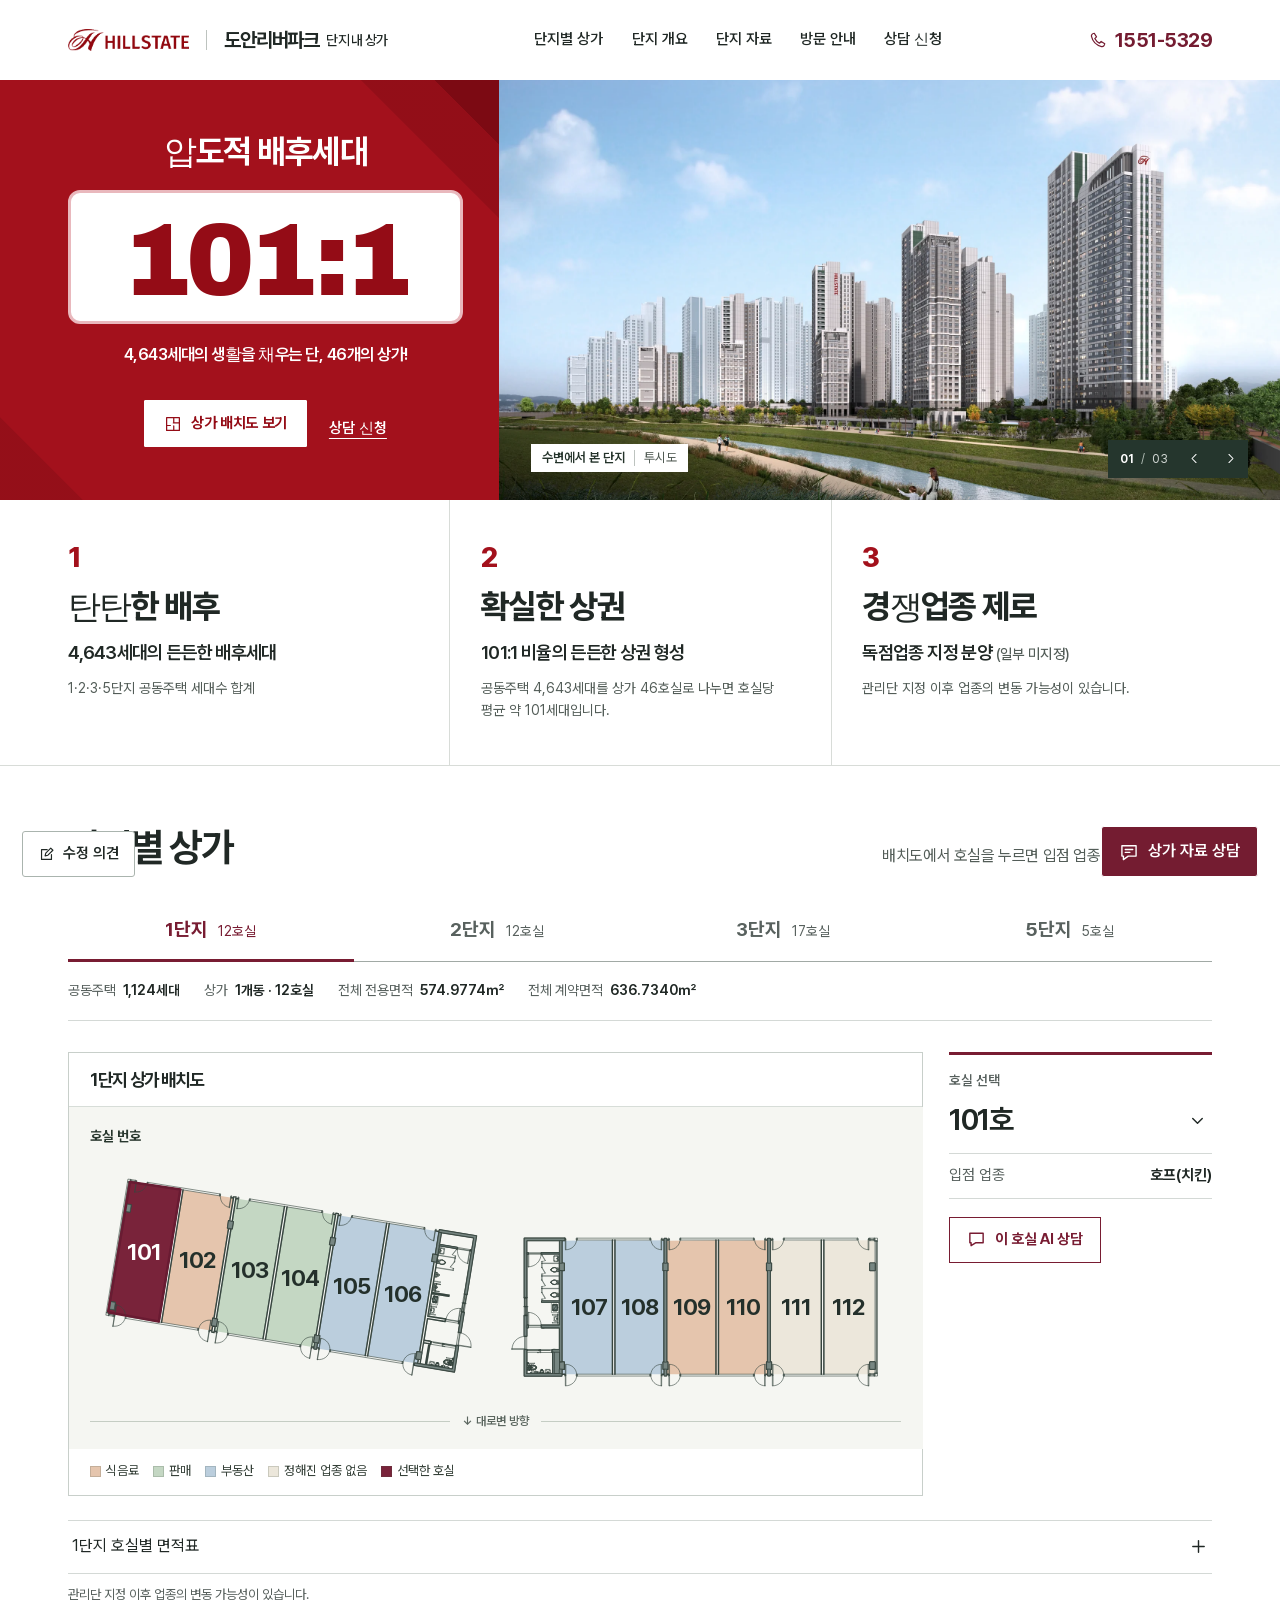
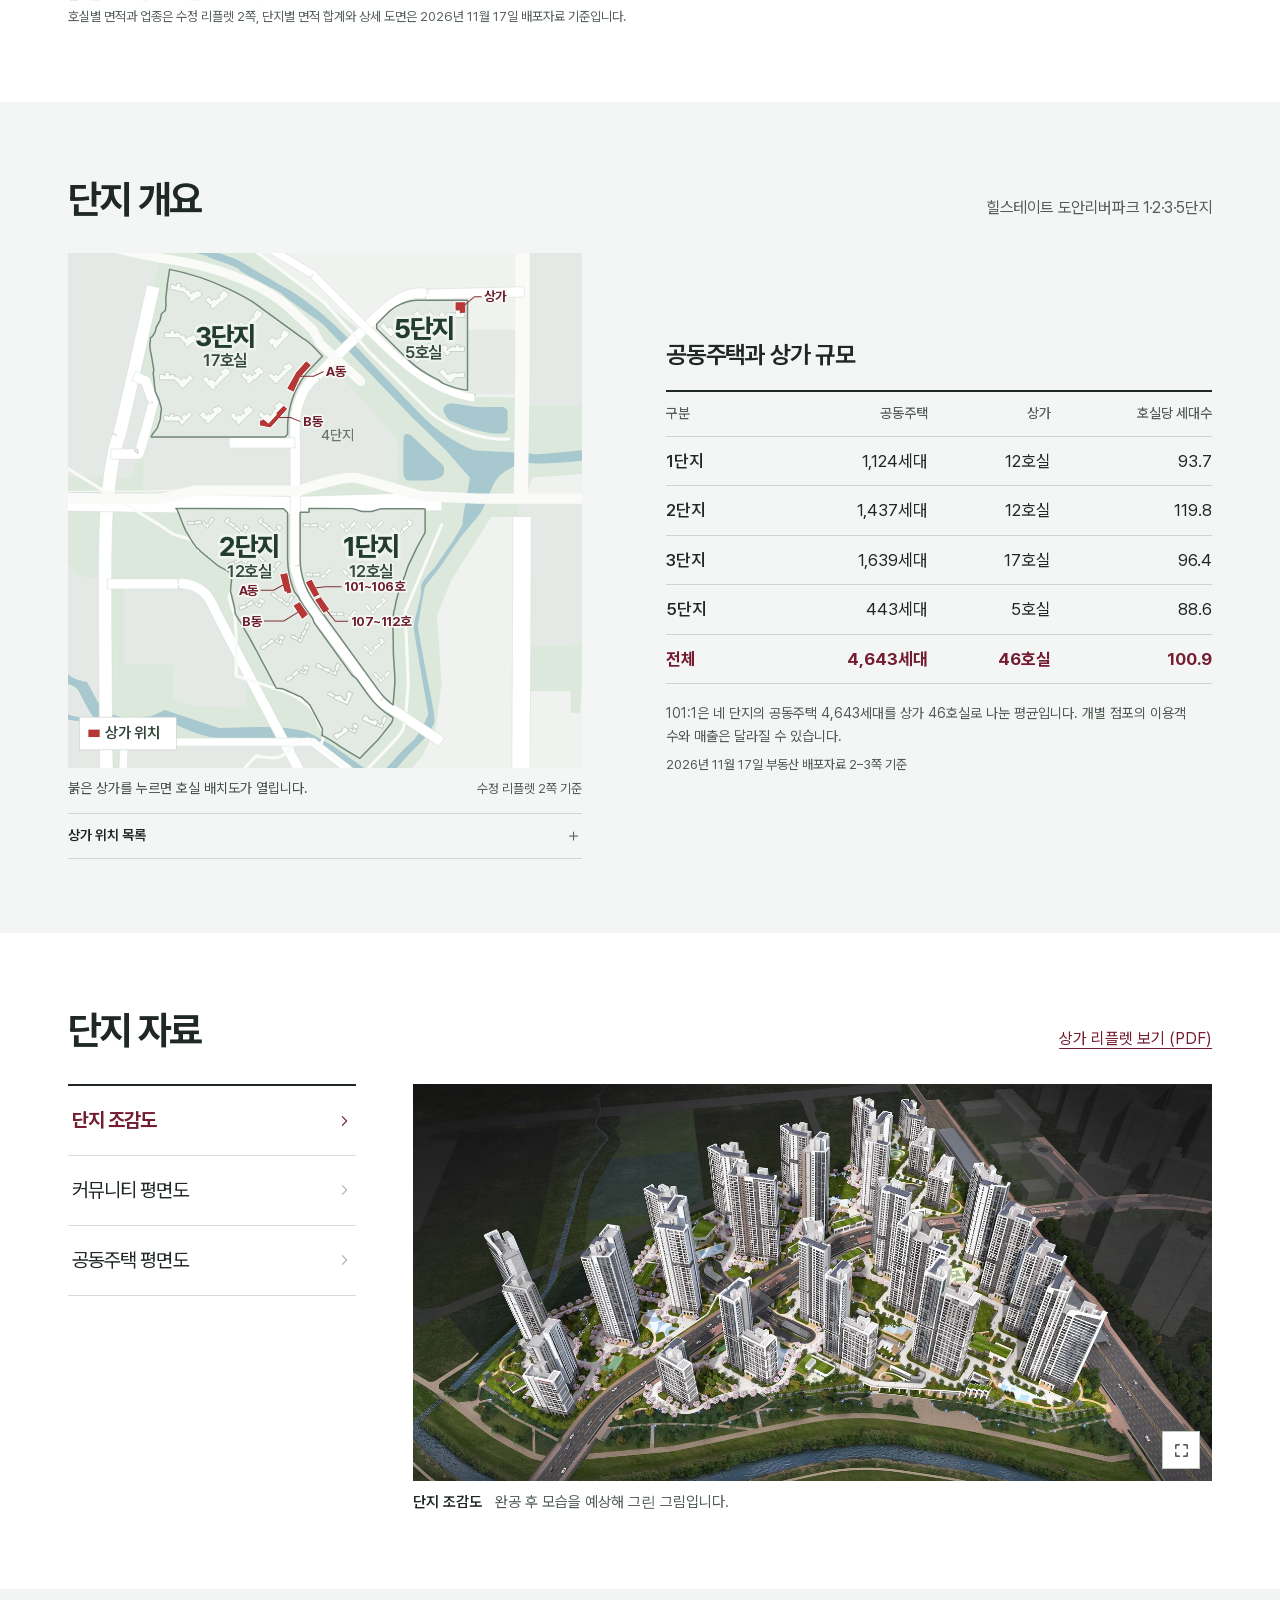
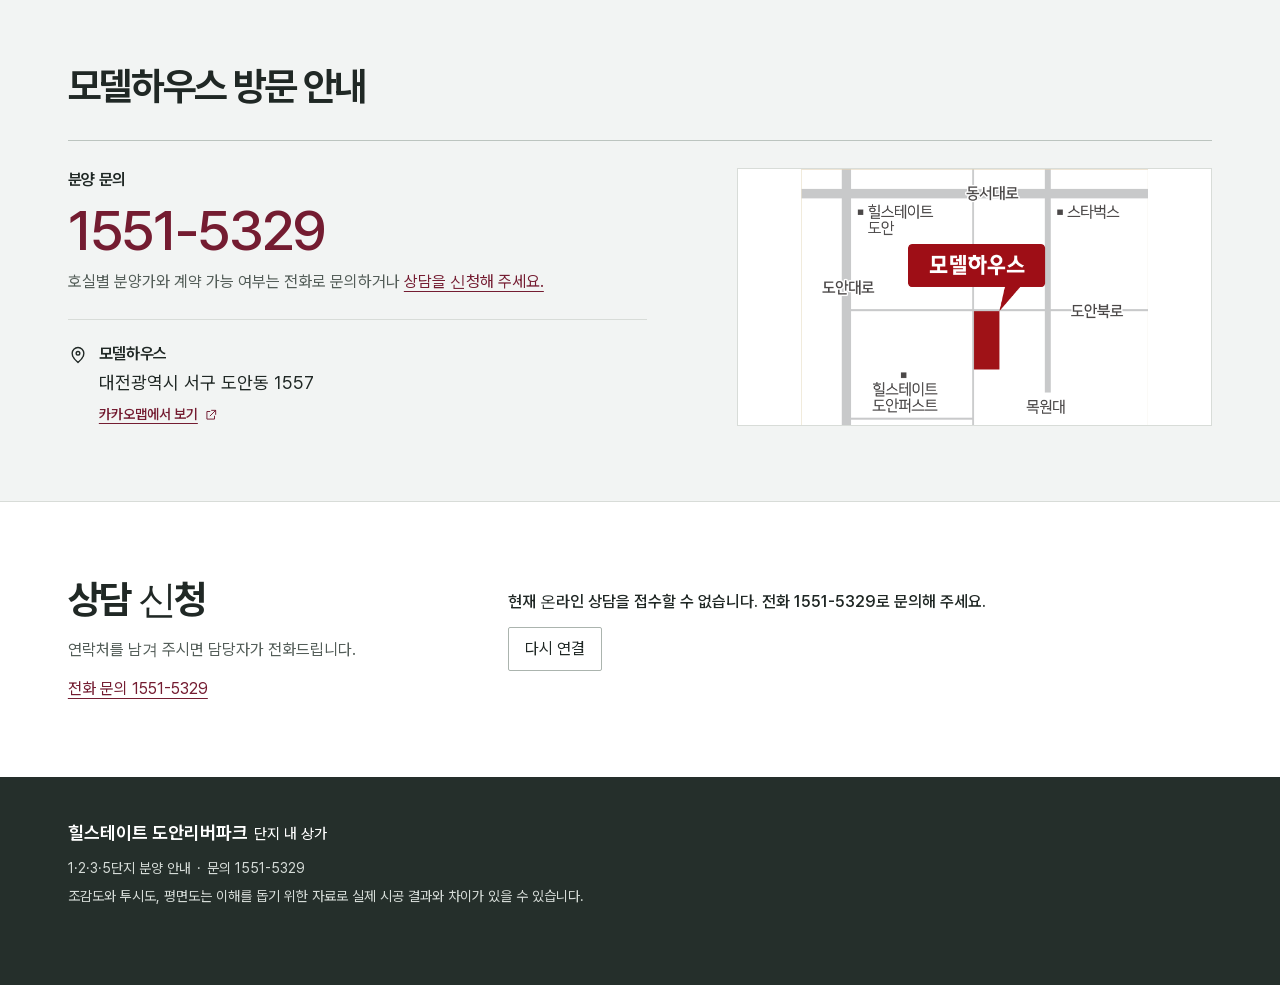
==== commit 5618b060: "101:1을 붉은 띠 디자인으로 바꾸고 프리미엄 4를 장점 세 가지로 교체 - 첫 화면: '압도적 배후세대' + 흰 상자 101:1 + '4,643세대의 생활을 채우는 단, 46개" ====
--- a/index.html
+++ b/index.html
@@ -9,7 +9,7 @@
   <link rel="icon" type="image/png" href="assets/site/mark.png">
   <link rel="preload" href="assets/site/doan-sans.woff2" as="font" type="font/woff2" crossorigin>
   <title>힐스테이트 도안리버파크 | 단지 내 상가</title>
-  <link rel="stylesheet" href="site.css?v=5786805967">
+  <link rel="stylesheet" href="site.css?v=128530dfdb">
   <link rel="stylesheet" href="unit-guide.css?v=033dc091f7">
   <link rel="stylesheet" href="district-guide.css?v=f8fbc69ec7">
   <link rel="stylesheet" href="feedback.css?v=a20be96777">
@@ -71,8 +71,8 @@
   <main id="main">
     <section class="hero" aria-label="힐스테이트 도안리버파크 단지 내 상가 분양 안내">
       <div class="hero-copy">
-        <h1 class="ratio-heading"><span class="sr-only">힐스테이트 도안리버파크 단지 내 상가 </span><span class="ratio-number">101<span class="ratio-colon">:</span>1</span><span class="ratio-title">압도적 배후세대</span></h1>
-        <p class="ratio-detail">4,643세대에 상가 46호실.<br>상가 1호실당 평균 약 101세대입니다.</p>
+        <h1 class="ratio-heading"><span class="sr-only">힐스테이트 도안리버파크 단지 내 상가 </span><span class="ratio-title">압도적 배후세대</span><span class="ratio-box"><span class="ratio-number">101<span class="ratio-colon">:</span>1</span></span></h1>
+        <p class="ratio-detail">4,643세대의 생활을 채우는 단, 46개의 상가!</p>
         <div class="inquiry-hero-actions">
           <a class="hero-action" href="#units"><svg class="ico"><use href="#i-plan"/></svg>상가 배치도 보기</a>
           <a class="inquiry-hero-link" href="#inquiry">상담 신청</a>
@@ -90,6 +90,17 @@
           <button type="button" class="icon-btn" id="hero-next" aria-label="다음 전경"><svg class="ico"><use href="#i-next"/></svg></button>
         </div>
       </figure>
+    </section>
+
+    <section id="premium" class="strengths" aria-labelledby="premium-title">
+      <div class="inner">
+        <h2 id="premium-title" class="sr-only">단지 내 상가의 세 가지 장점</h2>
+        <ol class="strength-list">
+          <li><span class="strength-no" aria-hidden="true">1</span><h3>탄탄한 배후</h3><p class="strength-lead">4,643세대의 든든한 배후세대</p><p class="strength-note">1·2·3·5단지 공동주택 세대수 합계</p></li>
+          <li><span class="strength-no" aria-hidden="true">2</span><h3>확실한 상권</h3><p class="strength-lead">101:1 비율의 든든한 상권 형성</p><p class="strength-note">공동주택 4,643세대를 상가 46호실로 나누면 호실당 평균 약 101세대입니다.</p></li>
+          <li><span class="strength-no" aria-hidden="true">3</span><h3>경쟁업종 제로</h3><p class="strength-lead">독점업종 지정 분양<span class="strength-sub">(일부 미지정)</span></p><p class="strength-note">관리단 지정 이후 업종의 변동 가능성이 있습니다.</p></li>
+        </ol>
+      </div>
     </section>
 
     <div class="inner">
@@ -144,13 +155,6 @@
 
     <section id="resources" class="inner site-section" aria-labelledby="resources-title">
       <div class="section-head"><h2 id="resources-title">단지 자료</h2><a class="leaflet-link" href="https://kkwon91.github.io/doan-riverpark-review/assets/site/retail-leaflet.pdf" target="_blank" rel="noopener">상가 리플렛 보기 (PDF)</a></div>
-      <section id="premium" class="premium-list" aria-labelledby="premium-title">
-        <h3 id="premium-title">단지 내 상가 프리미엄 4</h3>
-        <dl><div><dt>4,643세대의 배후단지</dt><dd>1·2·3·5단지 공동주택 세대수 합계</dd></div>
-        <div><dt>네 단지에 나뉜 46호실</dt><dd>1·2단지 각 12호실, 3단지 17호실, 5단지 5호실</dd></div>
-        <div><dt>전용면적 약 31~92㎡</dt><dd>가장 작은 호실 31.2235㎡, 가장 큰 호실 92.3032㎡</dd></div>
-        <div><dt>호실별로 확인하는 업종</dt><dd>편의점·카페·베이커리 등 업종이 정해진 곳과 아직 정해지지 않은 곳이 있습니다.</dd></div></dl>
-      </section>
       <div class="reference-layout">
         <div class="reference-choices" role="group" aria-label="단지 자료 선택">
           <button type="button" class="ref-choice active" data-resource="aerial" aria-pressed="true"><span>단지 조감도</span><svg class="ico"><use href="#i-next"/></svg></button>
--- a/site.css
+++ b/site.css
@@ -119,12 +119,6 @@
 
 .reference-layout { display: grid; grid-template-columns: minmax(220px,.53fr) 1.47fr; gap: clamp(24px,4.5vw,78px); }
 .leaflet-link { color:var(--wine); text-decoration:underline; text-underline-offset:4px; }
-.premium-list { margin:0 0 2.5rem; scroll-margin-top:90px; }
-.premium-list h3 { font-size:1.35rem; margin:0 0 .8rem; }
-.premium-list dl { display:grid; grid-template-columns:repeat(auto-fit,minmax(min(100%,225px),1fr)); margin:0; gap:1.25rem; }
-.premium-list dl div { border-top:1px solid var(--line); padding-top:.8rem; }
-.premium-list dt { font-weight:650; }
-.premium-list dd { margin:.35rem 0 0; color:var(--muted); font-size:.92rem; }
 .reference-choices { border-top: 2px solid var(--ink); align-self: start; }
 .ref-choice { display: flex; justify-content: space-between; align-items: center; width: 100%; padding: 19px 4px; text-align: left; border: 0; border-bottom: 1px solid var(--line); background: white; font-size: clamp(18px,1.55vw,23px); letter-spacing: -.045em; }
 .ref-choice .ico { width: 16px; height: 16px; opacity: .35; }
@@ -302,11 +296,23 @@
   .identity-name { padding-left: 7px; }
 }
 
-.hero h1.ratio-heading { display:grid; justify-items:start; gap:clamp(16px,1.5vw,24px); }
+/* 첫 화면: 붉은 띠 + 흰 상자 101:1 (11-24 성준석 부장 요청, 판촉물 띠 디자인 기준) */
+.hero-copy {
+  container-type:inline-size;
+  align-items:stretch;
+  background-color:#a3111c;
+  background-image:
+    linear-gradient(225deg, #7c0a13 0 7%, transparent 7.05%),
+    linear-gradient(225deg, rgba(60,0,6,.16) 0 15%, transparent 15.05%),
+    linear-gradient(45deg, rgba(60,0,6,.14) 0 9%, transparent 9.05%);
+}
+.hero h1.ratio-heading { display:grid; justify-items:stretch; text-align:center; gap:clamp(14px,1.4vw,22px); }
 @font-face { font-family:"Archivo Black"; src:url("assets/site/ratio-figures.woff2") format("woff2"); font-style:normal; font-weight:400; font-display:swap; }
-.hero-copy { container-type:inline-size; }
-.ratio-number { display:block; font-family:"Archivo Black",Arial,sans-serif; font-size:clamp(72px,34cqi,188px); font-weight:400; line-height:.95; letter-spacing:-.075em; color:#fff8ef; white-space:nowrap; }
-.ratio-colon { color:#efb7a1; padding-inline:.025em; }
+.ratio-box { display:block; background:#fff; border:3px solid #e9b8bd; border-radius:12px; padding:.14em .2em .1em; font-size:clamp(72px,26cqi,168px); line-height:1; }
+.ratio-number { display:inline-block; font-family:"Archivo Black",Arial,sans-serif; font-size:1em; font-weight:400; line-height:.95; letter-spacing:-.06em; color:#940c16; white-space:nowrap; }
+.ratio-colon { color:inherit; padding-inline:.025em; }
+.hero .inquiry-hero-actions { justify-content:center; }
+.hero-copy .hero-action { color:#940c16; }
 @media (prefers-reduced-motion:no-preference) {
   .ratio-number { animation:ratio-arrive .5s cubic-bezier(.19,.72,.28,1) both; }
   @keyframes ratio-arrive { from { opacity:.6; transform:translateY(.07em); } to { opacity:1; transform:translateY(0); } }
@@ -314,7 +320,7 @@
 @media screen and (prefers-reduced-motion:no-preference) and (forced-colors:none) {
   @supports ((background-clip:text) or (-webkit-background-clip:text)) {
     .ratio-number {
-      background-image:linear-gradient(110deg, #fff8ef 40%, #ffe0a7 45%, #fff 49%, #fff 51%, #ffdfa5 54%, #fff8ef 60%);
+      background-image:linear-gradient(110deg, #940c16 40%, #c8303b 45%, #f27a82 49%, #f27a82 51%, #c8303b 55%, #940c16 60%);
       background-size:300% 100%;
       background-repeat:no-repeat;
       -webkit-background-clip:text;
@@ -328,5 +334,25 @@
     }
   }
 }
-.ratio-title { font-size:clamp(27px,2.7vw,46px); line-height:1.2; font-weight:590; letter-spacing:-.05em; }
-.ratio-detail { margin-top:clamp(12px,1.4vw,22px); color:#f3e7ea; font-size:clamp(15px,1.15vw,19px); line-height:1.55; }
+.ratio-title { font-size:clamp(26px,2.6vw,44px); line-height:1.2; font-weight:700; letter-spacing:-.045em; color:#fff; }
+.ratio-detail { margin-top:clamp(14px,1.4vw,22px); color:#fff; font-size:clamp(16px,1.3vw,22px); line-height:1.45; font-weight:600; letter-spacing:-.03em; text-align:center; text-wrap:balance; word-break:keep-all; }
+
+/* 장점 3가지 (프리미엄 4 대체) */
+.strengths { border-bottom:1px solid var(--line); scroll-margin-top:80px; }
+.strength-list { list-style:none; margin:0; padding:0; display:grid; grid-template-columns:repeat(3,minmax(0,1fr)); }
+.strength-list li { padding:clamp(30px,3.4vw,54px) clamp(18px,2.4vw,40px); word-break:keep-all; }
+.strength-list li + li { border-left:1px solid var(--line); }
+.strength-list li:first-child { padding-left:0; }
+.strength-list li:last-child { padding-right:0; }
+.strength-no { display:block; font-size:clamp(26px,2.2vw,36px); font-weight:800; font-variant-numeric:lining-nums; line-height:1; color:#a3111c; margin-bottom:clamp(12px,1.2vw,18px); }
+.strength-list h3 { font-size:clamp(28px,2.6vw,42px); line-height:1.18; font-weight:750; letter-spacing:-.05em; color:var(--ink); }
+.strength-lead { margin-top:clamp(10px,1vw,14px); font-size:clamp(18px,1.45vw,23px); line-height:1.45; font-weight:600; letter-spacing:-.035em; color:var(--ink); }
+.strength-sub { font-size:.78em; font-weight:500; color:var(--muted); margin-left:.25em; white-space:nowrap; }
+.strength-note { margin-top:12px; font-size:14px; line-height:1.55; color:var(--muted); }
+@media (max-width: 800px) {
+  .strength-list { grid-template-columns:1fr; }
+  .strength-list li, .strength-list li:first-child, .strength-list li:last-child { padding:26px 0; }
+  .strength-list li + li { border-left:0; border-top:1px solid var(--line); }
+  .strength-list h3 { font-size:28px; }
+  .strength-lead { font-size:18px; }
+}
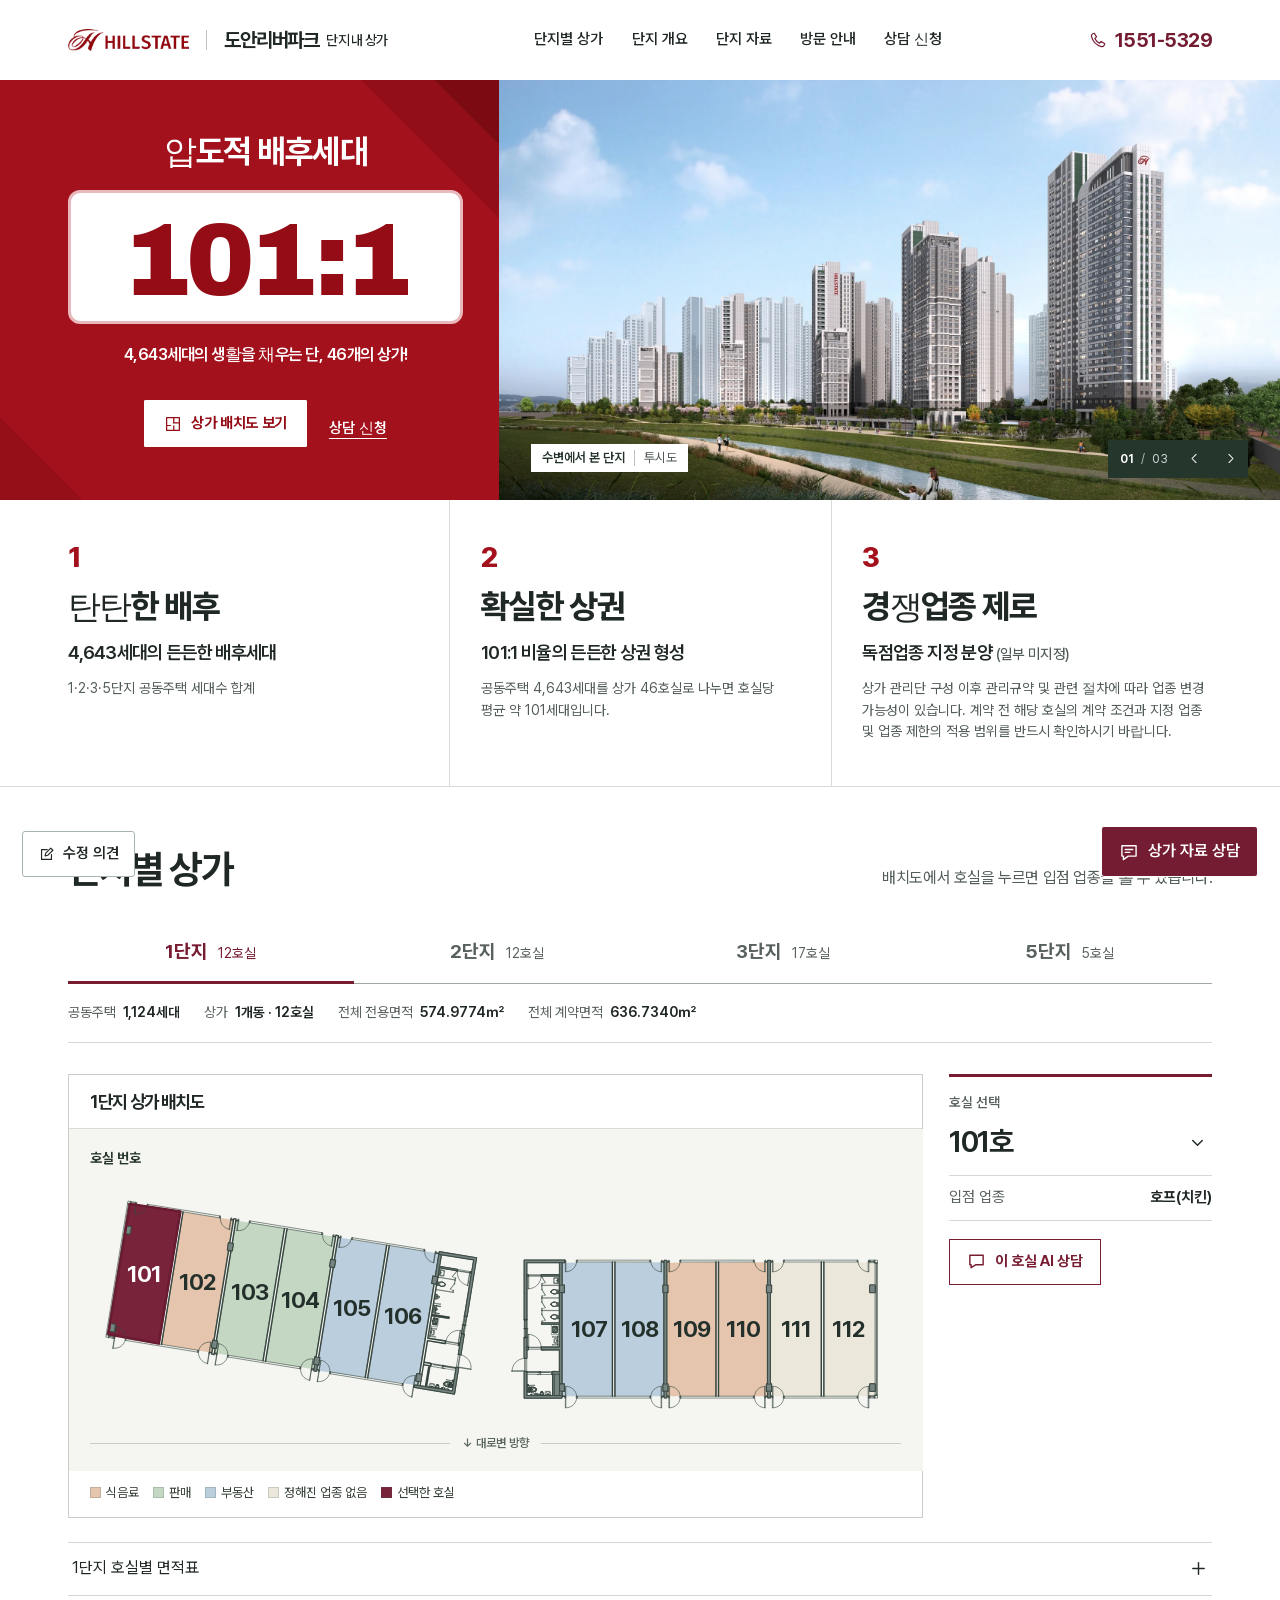
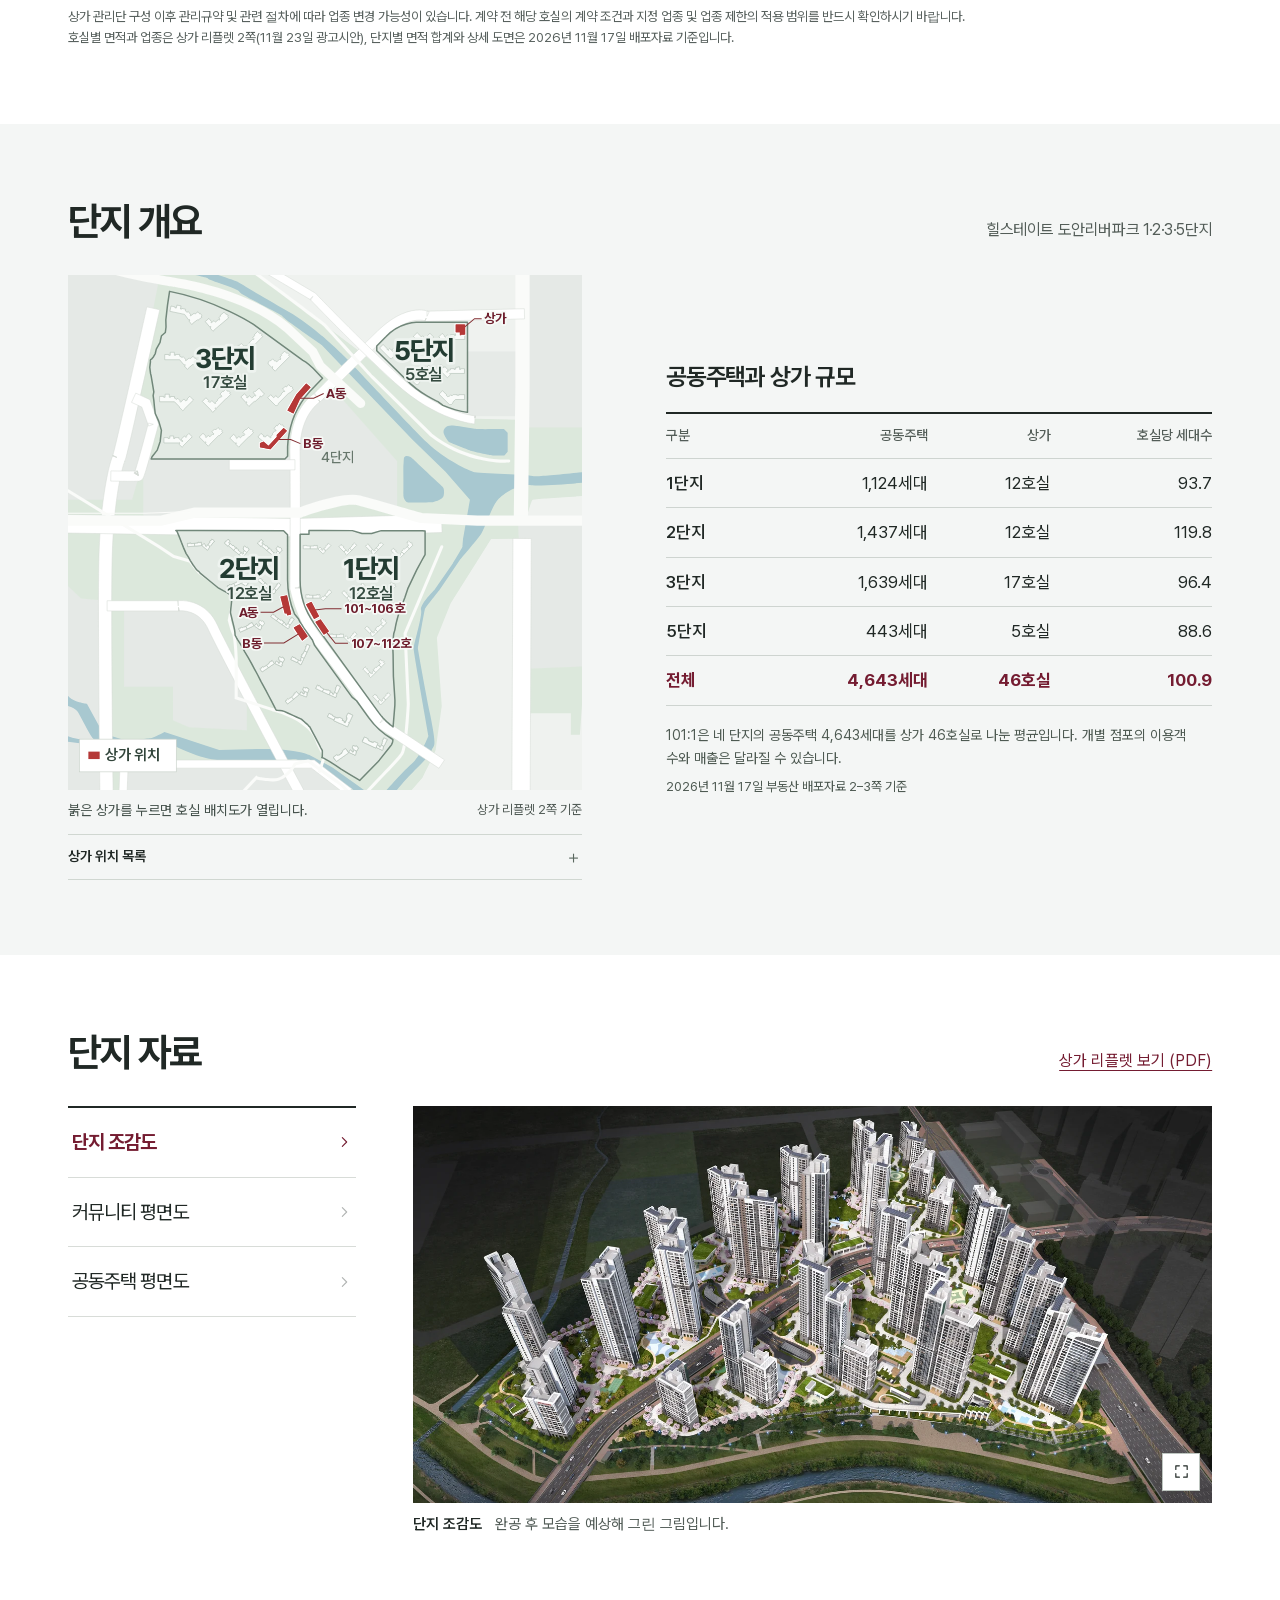
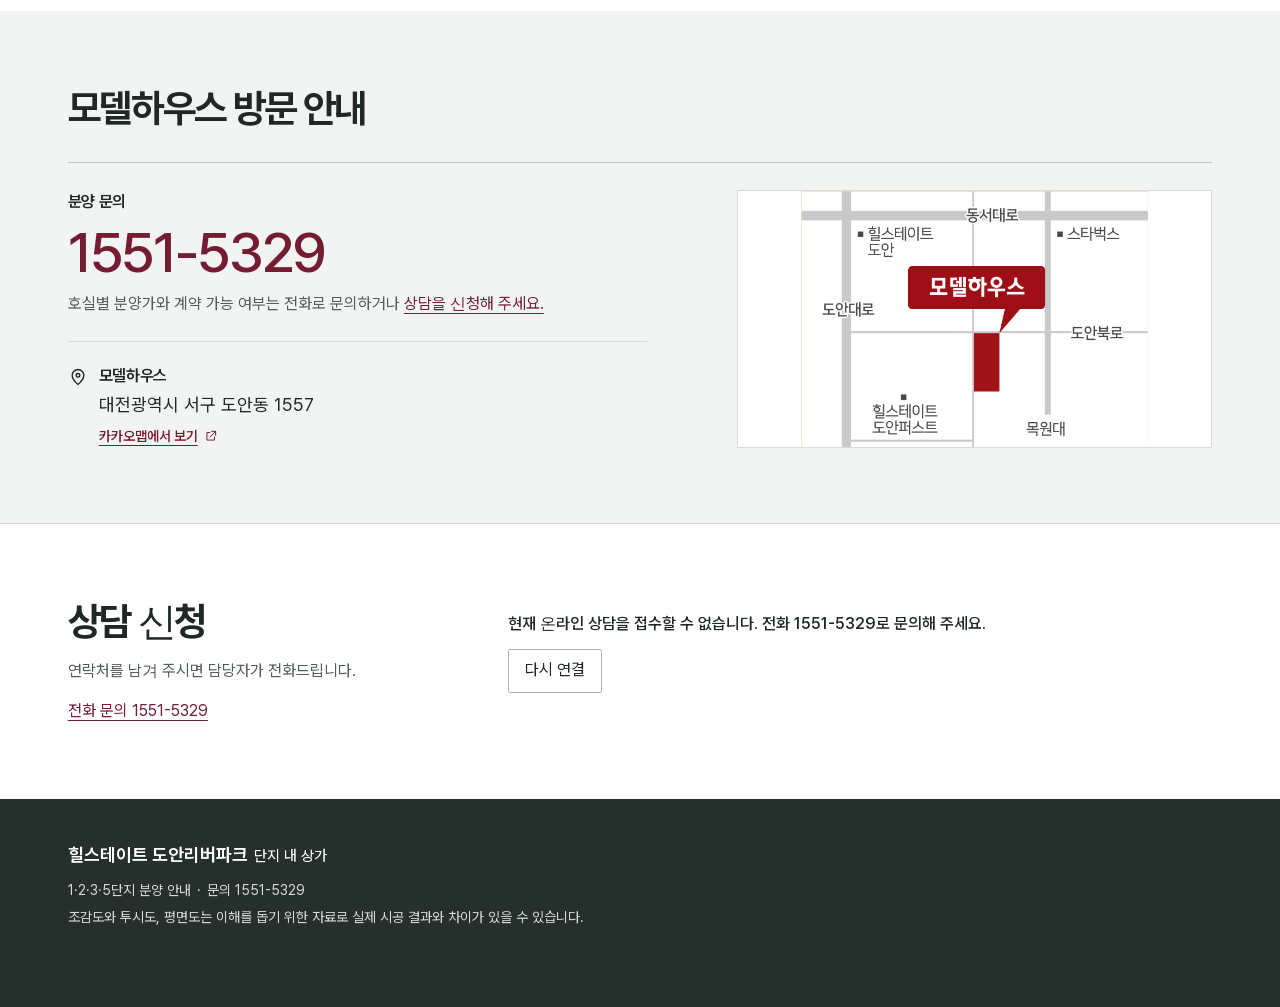
==== commit 0a5f9925: "리플렛을 11월 23일 광고시안으로 교체하고 업종 안내 문구를 최종 시안에 맞춤 - 상가 리플렛 PDF: 어반티 11-23 광고시안의 3단 리플렛 겉면·내지 - 업종 안내: 계약 " ====
--- a/index.html
+++ b/index.html
@@ -20,10 +20,10 @@
   <meta property="og:type" content="website">
   <meta property="og:url" content="https://kkwon91.github.io/doan-riverpark-review/">
   <meta property="og:image" content="https://kkwon91.github.io/doan-riverpark-review/share.jpg">
-  <script defer src="unit-guide.js?v=ad9df7bc5f"></script>
+  <script defer src="unit-guide.js?v=595729143e"></script>
   <script defer src="district-guide.js?v=901b919887"></script>
   <script defer src="site.js?v=d624352884"></script>
-  <script defer src="hosted-chat.js?v=7bf9b0556f"></script>
+  <script defer src="hosted-chat.js?v=6447f0449c"></script>
   <script defer src="chat.js?v=611e733732"></script>
   <script defer src="feedback.js?v=b80fe77e32"></script>
   <script defer src="inquiry.js?v=adf13c2f03"></script>
@@ -98,7 +98,7 @@
         <ol class="strength-list">
           <li><span class="strength-no" aria-hidden="true">1</span><h3>탄탄한 배후</h3><p class="strength-lead">4,643세대의 든든한 배후세대</p><p class="strength-note">1·2·3·5단지 공동주택 세대수 합계</p></li>
           <li><span class="strength-no" aria-hidden="true">2</span><h3>확실한 상권</h3><p class="strength-lead">101:1 비율의 든든한 상권 형성</p><p class="strength-note">공동주택 4,643세대를 상가 46호실로 나누면 호실당 평균 약 101세대입니다.</p></li>
-          <li><span class="strength-no" aria-hidden="true">3</span><h3>경쟁업종 제로</h3><p class="strength-lead">독점업종 지정 분양<span class="strength-sub">(일부 미지정)</span></p><p class="strength-note">관리단 지정 이후 업종의 변동 가능성이 있습니다.</p></li>
+          <li><span class="strength-no" aria-hidden="true">3</span><h3>경쟁업종 제로</h3><p class="strength-lead">독점업종 지정 분양<span class="strength-sub">(일부 미지정)</span></p><p class="strength-note">상가 관리단 구성 이후 관리규약 및 관련 절차에 따라 업종 변경 가능성이 있습니다. 계약 전 해당 호실의 계약 조건과 지정 업종 및 업종 제한의 적용 범위를 반드시 확인하시기 바랍니다.</p></li>
         </ol>
       </div>
     </section>
@@ -122,7 +122,7 @@
             <div class="dm-map">
               <img class="dm-terrain" src="assets/plans/district-map.svg" loading="lazy" width="880" height="880" alt="위쪽 왼편부터 3·5단지, 아래쪽 왼편부터 2·1단지입니다. 붉은 면은 단지 내 상가 위치입니다.">
             </div>
-            <figcaption id="district-map-caption">붉은 상가를 누르면 호실 배치도가 열립니다.<span class="caption-credit">수정 리플렛 2쪽 기준</span></figcaption>
+            <figcaption id="district-map-caption">붉은 상가를 누르면 호실 배치도가 열립니다.<span class="caption-credit">상가 리플렛 2쪽 기준</span></figcaption>
             <details class="dm-location-list">
               <summary>상가 위치 목록<span aria-hidden="true">＋</span></summary>
               <nav class="dm-groups" aria-label="단지 및 동별 호실 배치도">
@@ -154,7 +154,7 @@
     </section>
 
     <section id="resources" class="inner site-section" aria-labelledby="resources-title">
-      <div class="section-head"><h2 id="resources-title">단지 자료</h2><a class="leaflet-link" href="https://kkwon91.github.io/doan-riverpark-review/assets/site/retail-leaflet.pdf" target="_blank" rel="noopener">상가 리플렛 보기 (PDF)</a></div>
+      <div class="section-head"><h2 id="resources-title">단지 자료</h2><a class="leaflet-link" href="https://kkwon91.github.io/doan-riverpark-review/assets/site/retail-leaflet.pdf?v=20261124" target="_blank" rel="noopener">상가 리플렛 보기 (PDF)</a></div>
       <div class="reference-layout">
         <div class="reference-choices" role="group" aria-label="단지 자료 선택">
           <button type="button" class="ref-choice active" data-resource="aerial" aria-pressed="true"><span>단지 조감도</span><svg class="ico"><use href="#i-next"/></svg></button>
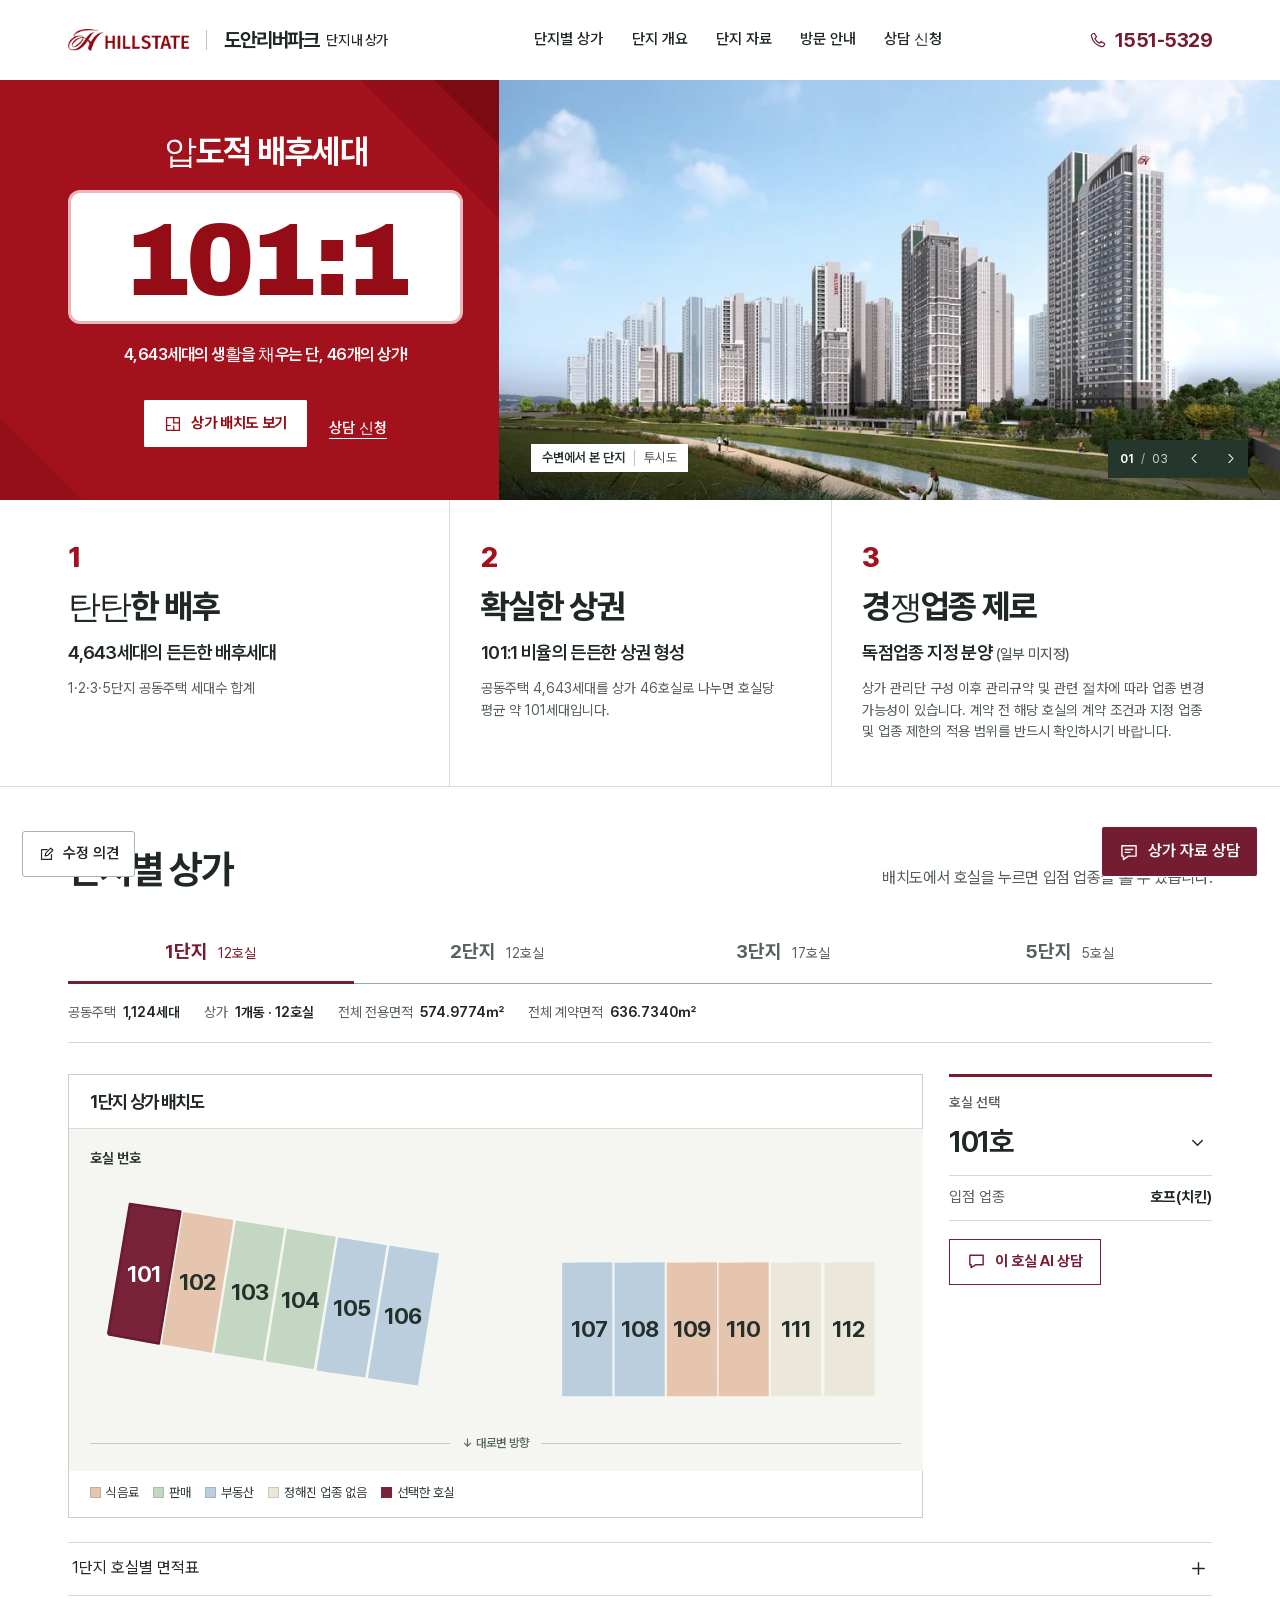
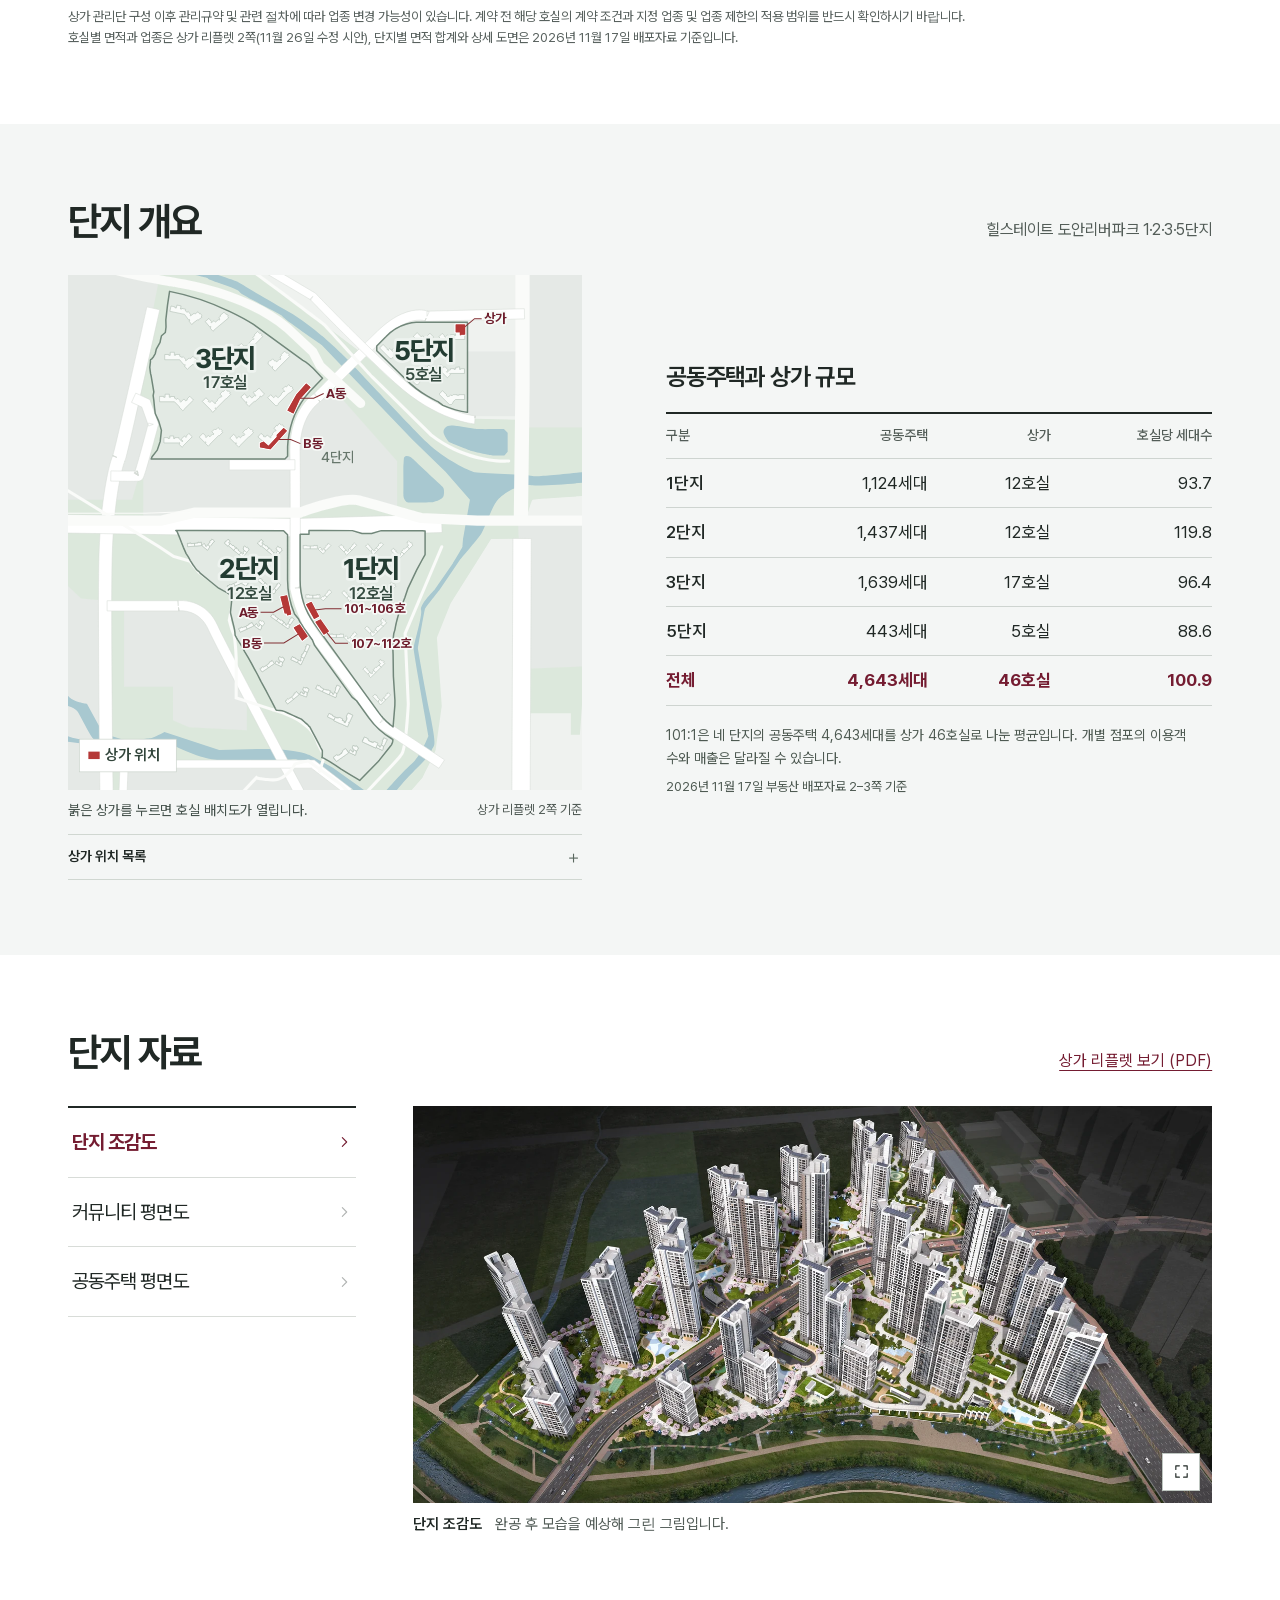
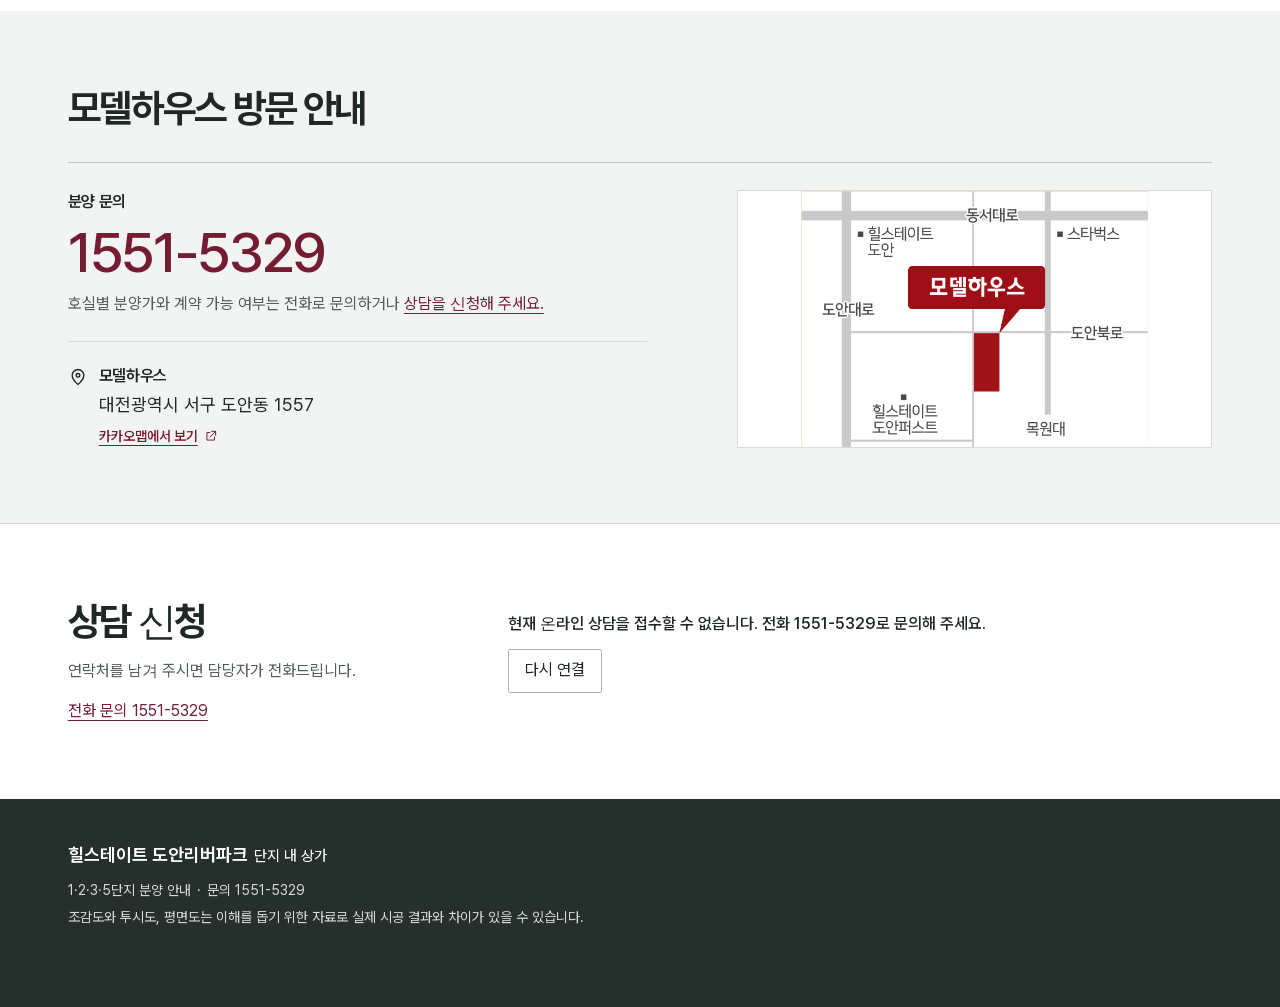
==== commit d8b9bfc5: "리플렛을 11월 26일 수정 시안으로 교체(1·2단지 지정·비지정 호실 수 오타 수정) - 내지 1단지: 지정 10호실, 비지정 2호실 - 내지 2단지: 지정 8호실, 비지정 4호" ====
--- a/index.html
+++ b/index.html
@@ -20,10 +20,10 @@
   <meta property="og:type" content="website">
   <meta property="og:url" content="https://kkwon91.github.io/doan-riverpark-review/">
   <meta property="og:image" content="https://kkwon91.github.io/doan-riverpark-review/share.jpg">
-  <script defer src="unit-guide.js?v=595729143e"></script>
+  <script defer src="unit-guide.js?v=44968f67f6"></script>
   <script defer src="district-guide.js?v=901b919887"></script>
   <script defer src="site.js?v=d624352884"></script>
-  <script defer src="hosted-chat.js?v=6447f0449c"></script>
+  <script defer src="hosted-chat.js?v=501d361541"></script>
   <script defer src="chat.js?v=611e733732"></script>
   <script defer src="feedback.js?v=b80fe77e32"></script>
   <script defer src="inquiry.js?v=adf13c2f03"></script>
@@ -154,7 +154,7 @@
     </section>
 
     <section id="resources" class="inner site-section" aria-labelledby="resources-title">
-      <div class="section-head"><h2 id="resources-title">단지 자료</h2><a class="leaflet-link" href="https://kkwon91.github.io/doan-riverpark-review/assets/site/retail-leaflet.pdf?v=20261124" target="_blank" rel="noopener">상가 리플렛 보기 (PDF)</a></div>
+      <div class="section-head"><h2 id="resources-title">단지 자료</h2><a class="leaflet-link" href="https://kkwon91.github.io/doan-riverpark-review/assets/site/retail-leaflet.pdf?v=20261127" target="_blank" rel="noopener">상가 리플렛 보기 (PDF)</a></div>
       <div class="reference-layout">
         <div class="reference-choices" role="group" aria-label="단지 자료 선택">
           <button type="button" class="ref-choice active" data-resource="aerial" aria-pressed="true"><span>단지 조감도</span><svg class="ico"><use href="#i-next"/></svg></button>
